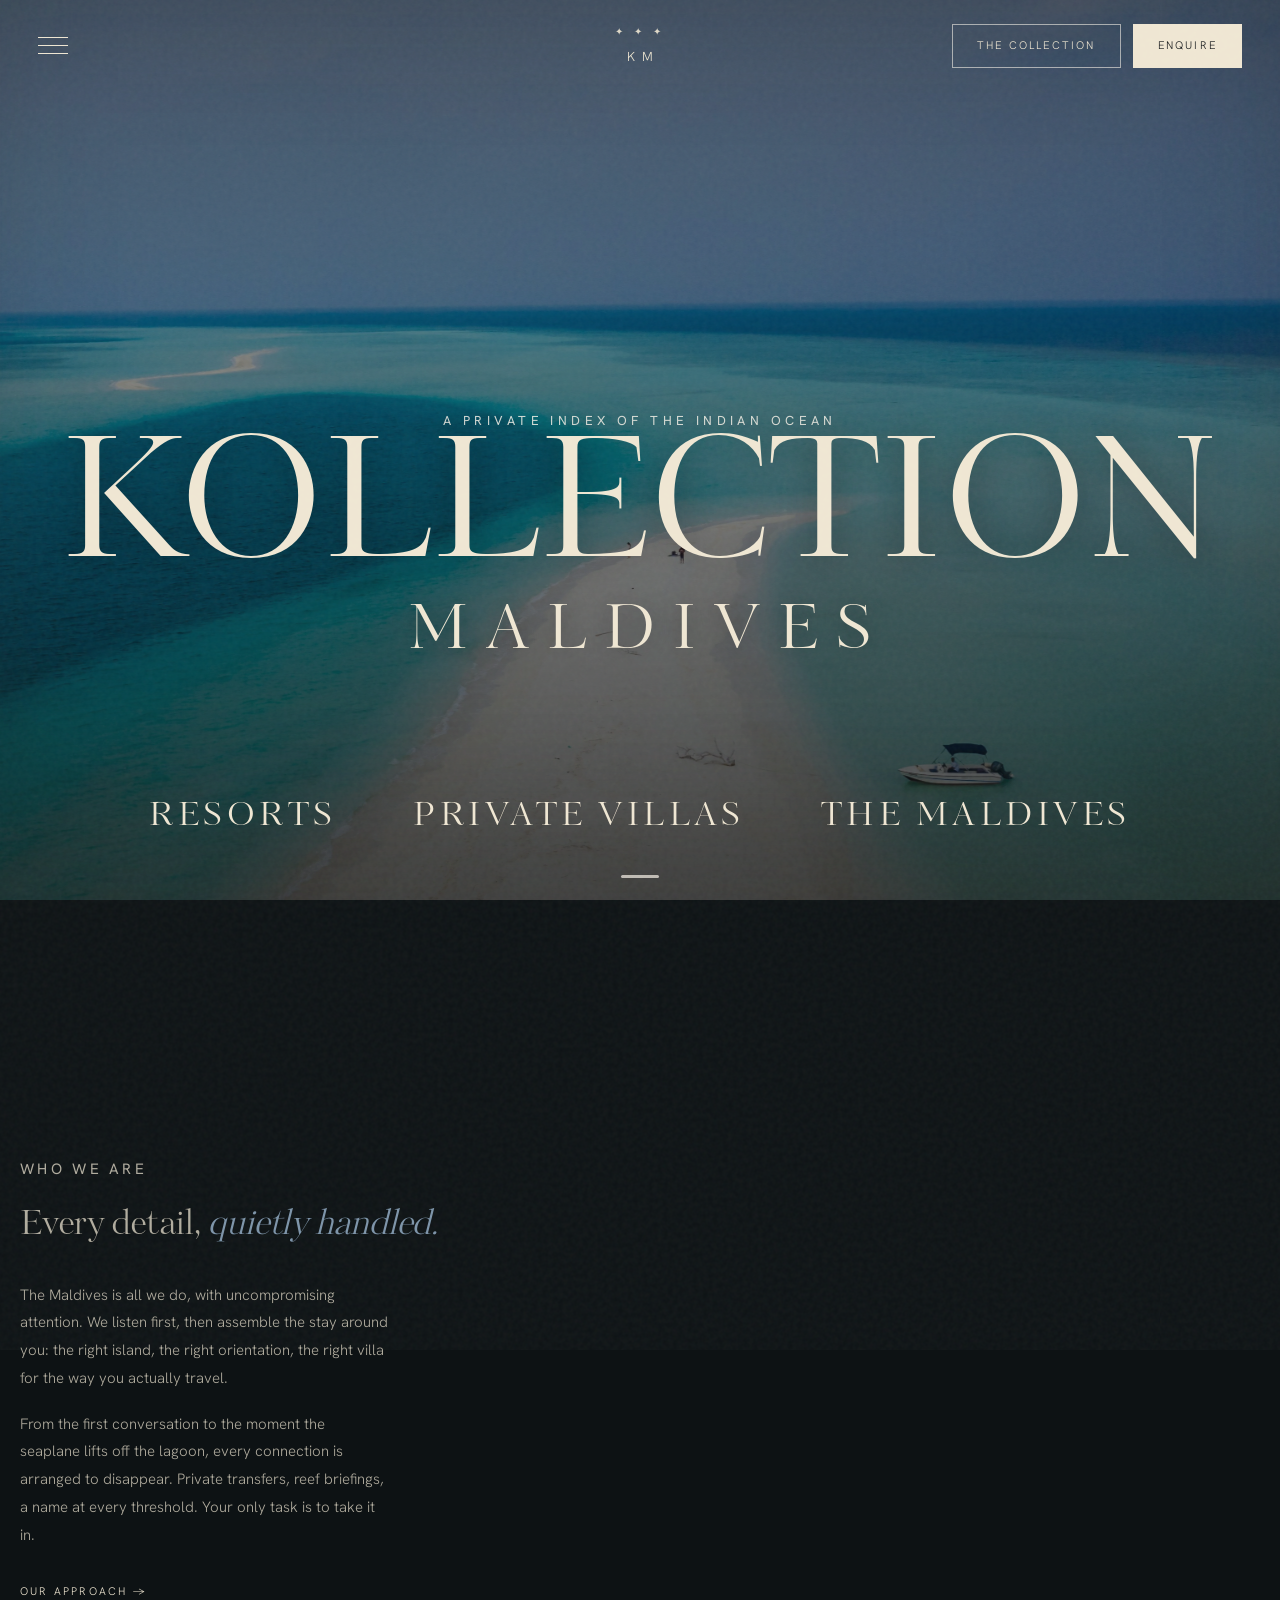
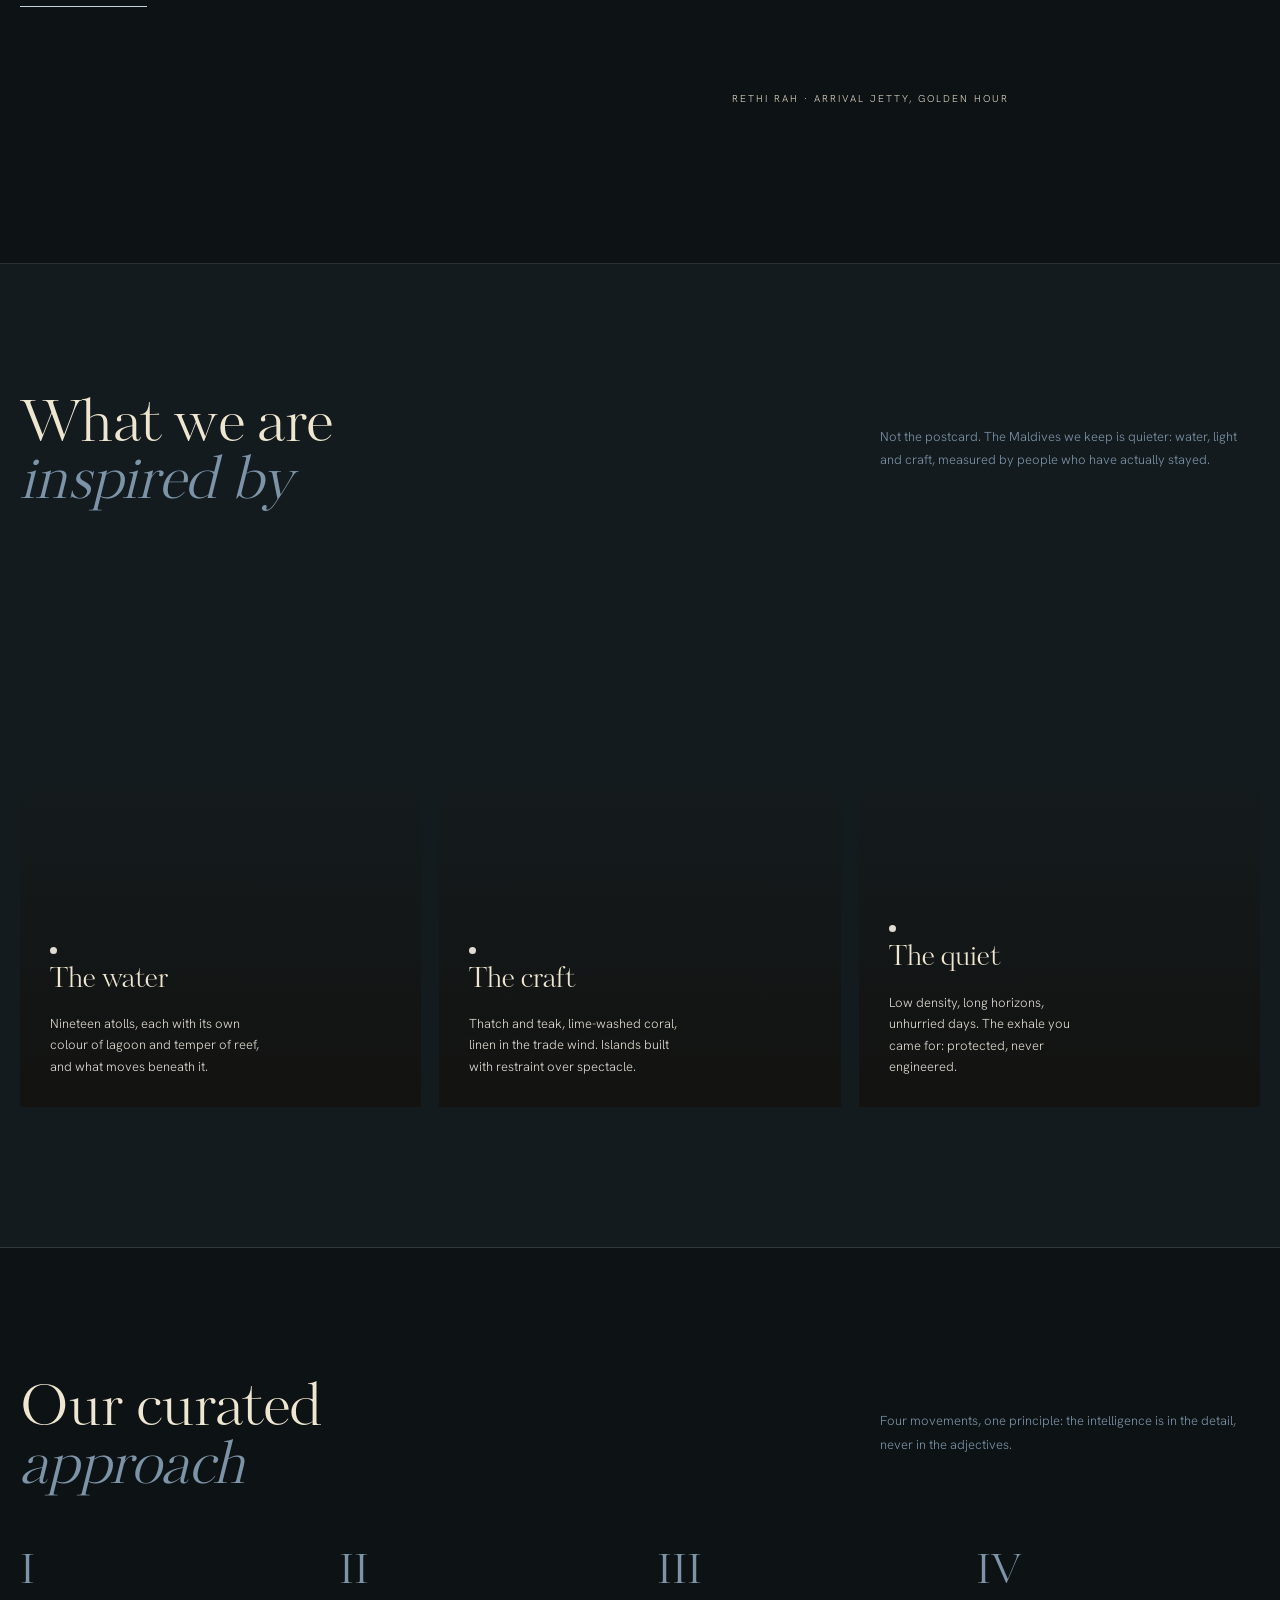
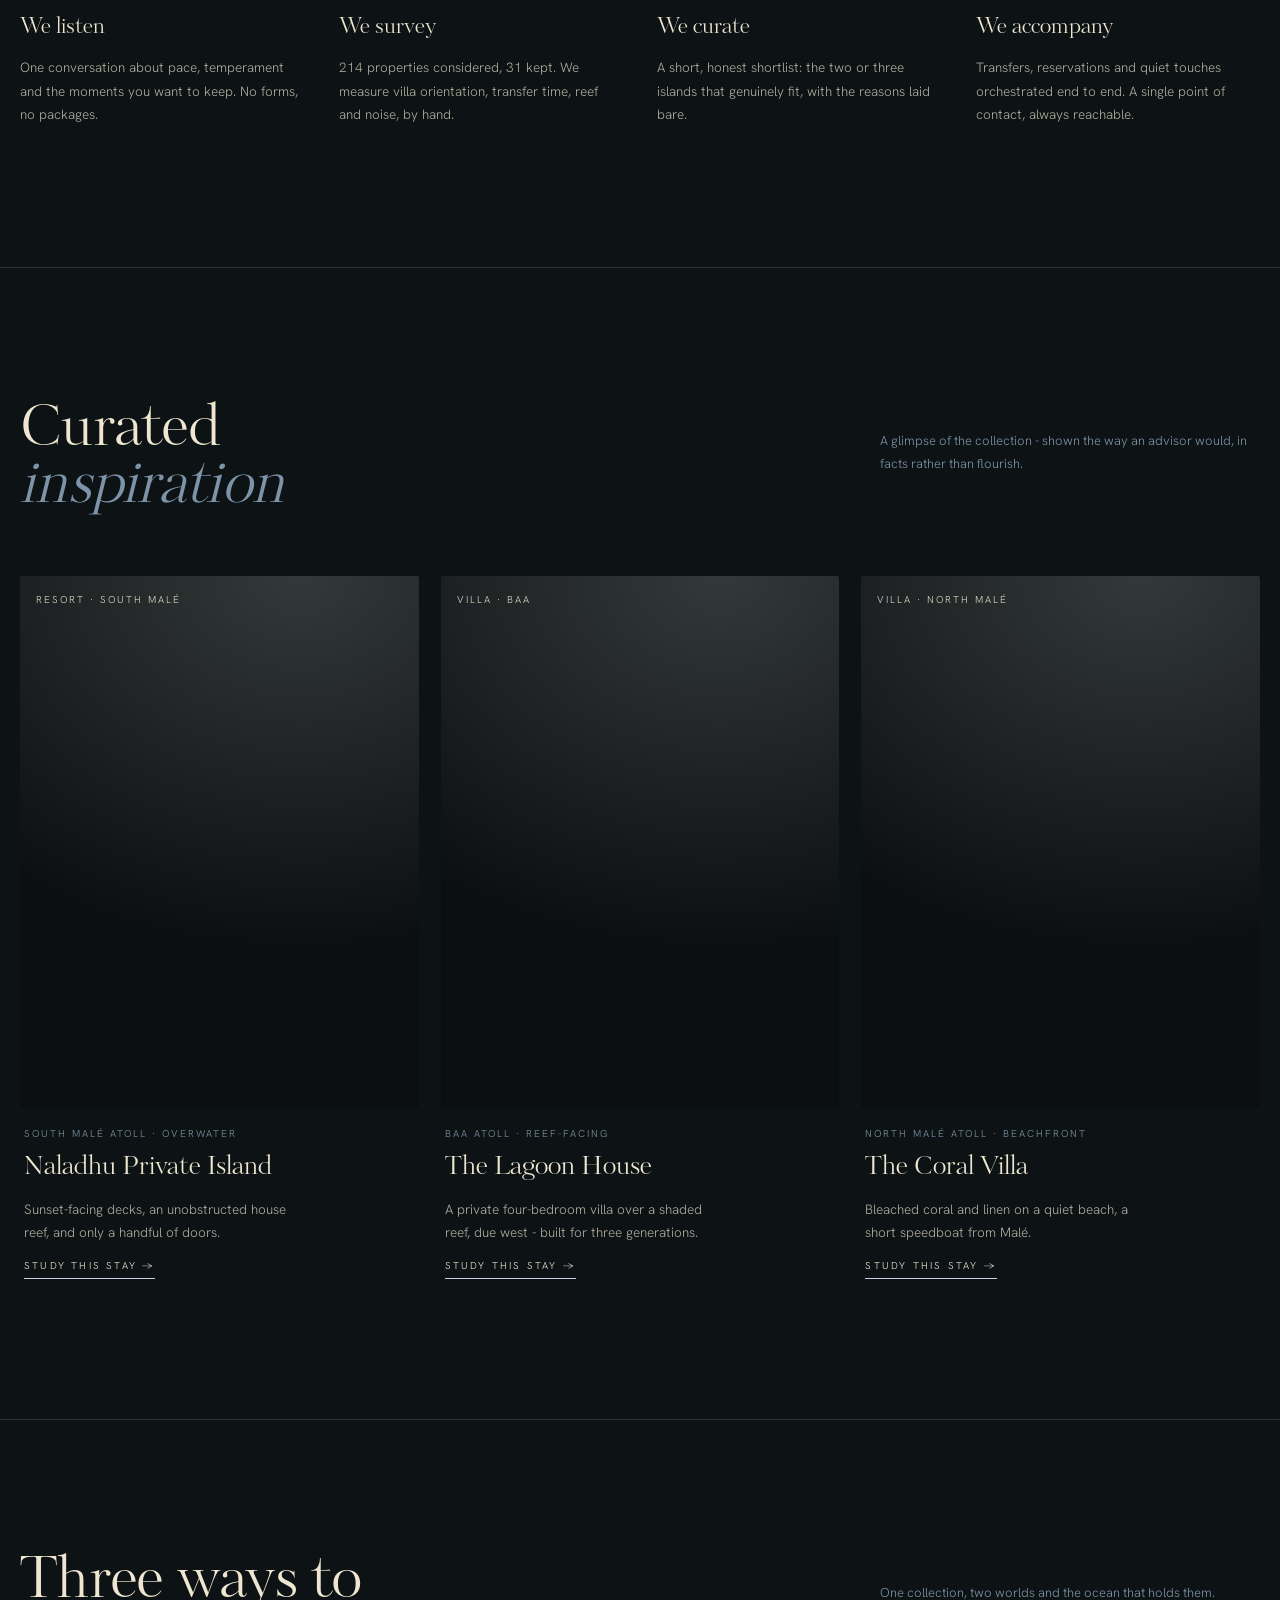
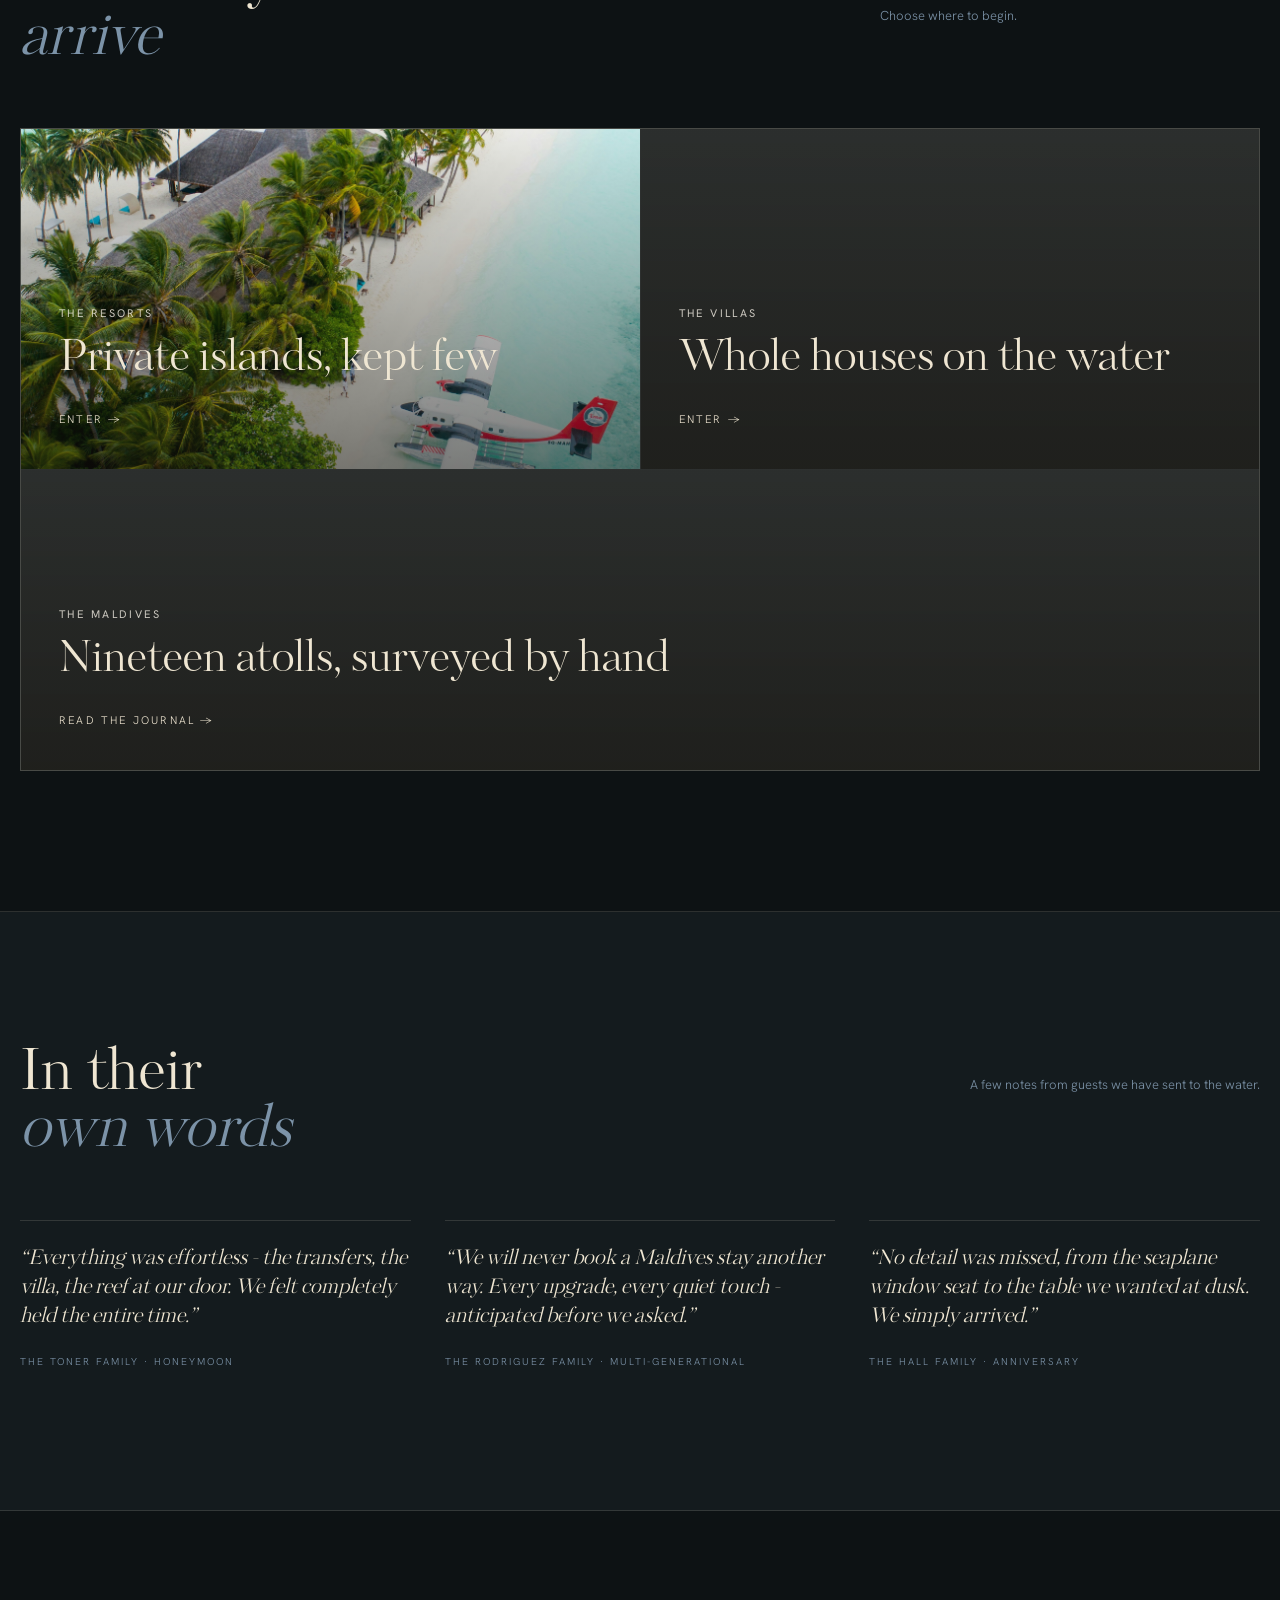
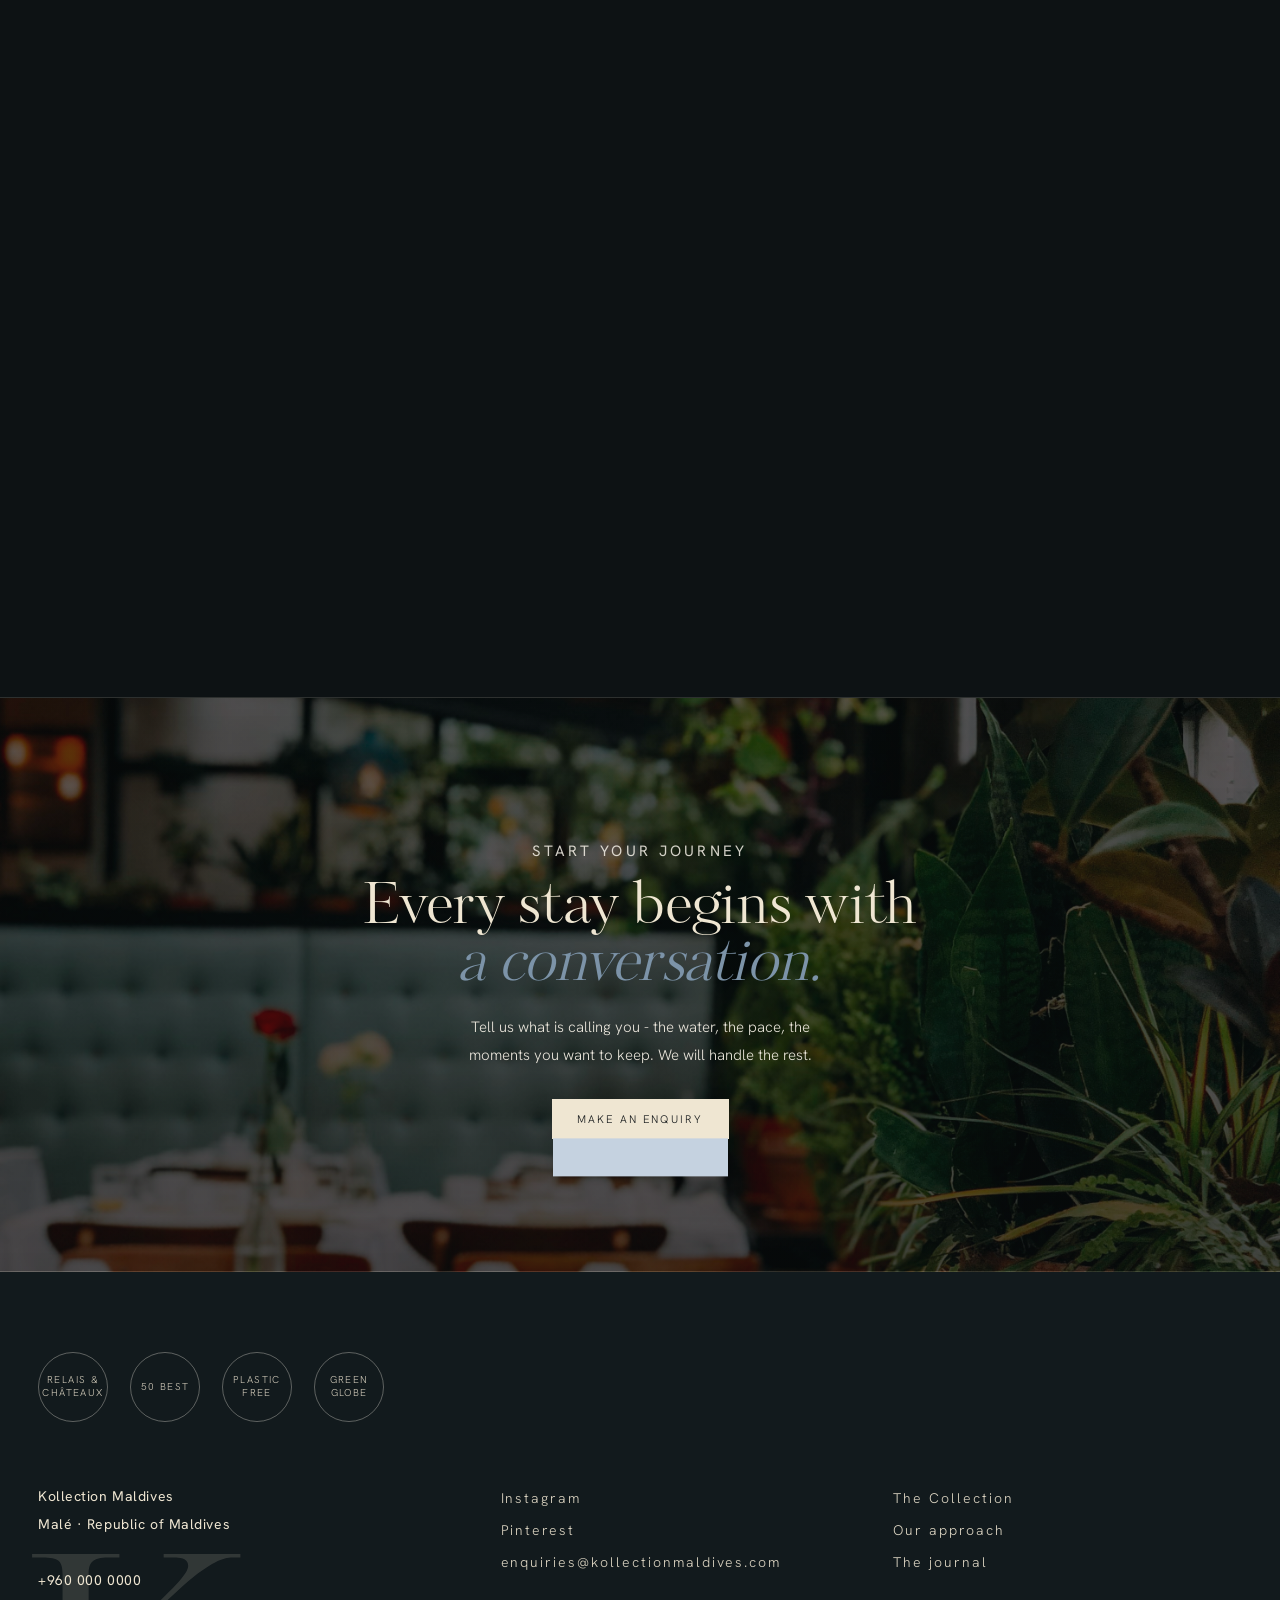
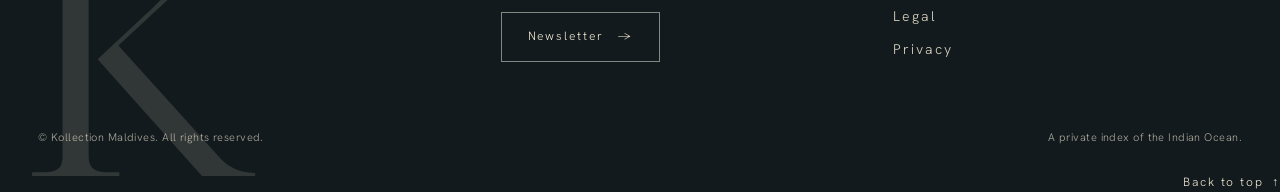
==== index.html @ 125a072c "Remove homepage.html file, eliminating all associated HTML content and styles." ====
<!DOCTYPE html>
<html lang="en">
<head>
<meta charset="UTF-8">
<meta name="viewport" content="width=device-width, initial-scale=1.0">
<title>Kollection Maldives · Dark (v4 palette)</title>

<!-- ============================================================= -->
<!-- HEADLINE FONT - Kudryashev Display (Adobe Fonts / Typekit)     -->
<!-- Paste your Adobe Fonts web-project kit link below and then    -->
<!-- set  --display: "kudryashev-display", ...  in :root.          -->
<!-- e.g.  <link rel="stylesheet" href="https://use.typekit.net/XXXXXXX.css"> -->
<!-- Until then we render a close didone look-alike (Bodoni Moda).  -->
<!-- ============================================================= -->

<link rel="preconnect" href="https://fonts.googleapis.com">
<link rel="preconnect" href="https://fonts.gstatic.com" crossorigin>
<link href="https://fonts.googleapis.com/css2?family=Hanken+Grotesk:wght@300;400;500&display=swap" rel="stylesheet">
<style>@font-face{font-family:"Kudryashev Display";src:url("[data-uri]") format("opentype");font-weight:400;font-style:normal;font-display:swap;}</style>

<style>
  :root{
    /* -- palette (carried from your mockup_1 light world) -- */
    --paper:#EFEADF;        /* page ground */
    --paper-2:#F3EDE2;      /* raised paper / cards */
    --cream:#F6F1E7;        /* type over photography */
    --ink:#2D2A24;          /* warm charcoal - never pure black */
    --sage:#C8D5BF;         /* resort world */
    --sand:#E8DEC8;         /* villa world */
    --stone:#93826B;        /* whisper / secondary type */
    --coral:#C4502E;        /* the one accent - used sparingly */
    --hairline:rgba(45,42,36,.14);

    /* footer signature flood (the Mirazur move) */
    --sig:#4F4636;
    --sig-accent:#93826B;

    /* -- type -- */
    --display:"Kudryashev Display", "Bodoni Moda", Georgia, serif;  /* swap to kudryashev-display once kit is in */
    --sans:"Hanken Grotesk", "Helvetica Neue", Helvetica, Arial, sans-serif;

    --track:0.22em;
    --ease:cubic-bezier(.22,.61,.36,1);
  }

  *{margin:0;padding:0;box-sizing:border-box}
  html{scroll-behavior:smooth}
  body{
    background:var(--paper);
    color:var(--ink);
    font-family:var(--sans);
    font-weight:300;
    -webkit-font-smoothing:antialiased;
    overflow-x:hidden;
    line-height:1.6;
  }

  .display{font-family:var(--display)}
  .wrap{max-width:1240px;margin:0 auto;padding:0 38px}
  .eyebrow{font-size:11px;letter-spacing:var(--track);text-transform:uppercase;font-weight:400;color:var(--stone)}

  /* film grain over everything */
  .grain{position:fixed;inset:-50%;width:200%;height:200%;pointer-events:none;z-index:9000;
    background-image:url("data:image/svg+xml,%3Csvg viewBox='0 0 400 400' xmlns='http://www.w3.org/2000/svg'%3E%3Cfilter id='n'%3E%3CfeTurbulence type='fractalNoise' baseFrequency='0.9' numOctaves='2' stitchTiles='stitch'/%3E%3C/filter%3E%3Crect width='100%25' height='100%25' filter='url(%23n)'/%3E%3C/svg%3E");
    opacity:.035;mix-blend-mode:multiply}

  /* ============ HERO ============ */
  .hero{position:relative;height:100vh;min-height:640px;overflow:hidden;color:var(--cream)}
  .scene{position:absolute;inset:0;
    background:
      radial-gradient(120% 80% at 50% 80%, rgba(246,241,231,.50) 0%, rgba(246,241,231,0) 46%),
      linear-gradient(to bottom,#8F9EA6 0%, #A2AEAE 26%, #BCC0B6 52%, #CFC8B7 76%, #D9D1C0 100%);}
  .scene::after{content:"";position:absolute;inset:0;opacity:.06;mix-blend-mode:multiply;
    background-image:url("data:image/svg+xml,%3Csvg xmlns='http://www.w3.org/2000/svg' width='120' height='120'%3E%3Cfilter id='n'%3E%3CfeTurbulence type='fractalNoise' baseFrequency='.8' numOctaves='2'/%3E%3C/filter%3E%3Crect width='100%25' height='100%25' filter='url(%23n)'/%3E%3C/svg%3E")}
  /* caustic water shimmer near the base */
  .caustics{position:absolute;left:0;right:0;bottom:0;height:46%;pointer-events:none;opacity:.5}
  .caustics svg{width:100%;height:100%}
  .vignette{position:absolute;inset:0;box-shadow:inset 0 -150px 180px -70px rgba(45,42,36,.30),inset 0 90px 130px -60px rgba(45,42,36,.12)}
  .frond{position:absolute;opacity:.42;color:#3c4a3f}
  .frond.tl{top:-34px;left:-26px;width:360px;transform:rotate(8deg)}
  .frond.br{bottom:-46px;right:-14px;width:320px;transform:scaleX(-1) rotate(6deg)}

  /* top bar */
  .topbar{position:absolute;top:0;left:0;right:0;z-index:6;
    display:grid;grid-template-columns:1fr auto 1fr;align-items:center;
    padding:30px 38px}
  .burger{cursor:pointer;width:30px}
  .burger span{display:block;height:1px;background:var(--cream);margin:7px 0;transition:.3s var(--ease)}
  .crest{justify-self:center;text-align:center}
  .crest .stars{font-size:10px;letter-spacing:.4em;opacity:.9}
  .crest .km{margin-top:7px;font-size:13px;letter-spacing:.55em;padding-left:.55em}

  /* the two Reverie-style hover-fill buttons */
  .actions{justify-self:end;display:flex;gap:12px}
  .btn{font-family:var(--sans);font-size:11px;letter-spacing:.20em;text-transform:uppercase;
    color:var(--cream);text-decoration:none;border:1px solid rgba(246,241,231,.6);
    padding:12px 24px;position:relative;overflow:hidden;transition:color .4s var(--ease)}
  .btn span{position:relative;z-index:2}
  .btn::before{content:"";position:absolute;inset:0;background:var(--cream);
    transform:translateY(101%);transition:transform .42s var(--ease);z-index:1}
  .btn:hover,.btn:focus-visible{color:var(--ink);outline:none}
  .btn:hover::before,.btn:focus-visible::before{transform:translateY(0)}
  .btn.solid{background:var(--coral);border-color:var(--coral)}
  .btn.solid::before{background:var(--cream)}

  .hero-copy{position:absolute;left:0;right:0;bottom:20vh;z-index:5;text-align:center;padding:0 24px;pointer-events:none}
  .hero-copy .eyebrow{color:rgba(246,241,231,.85);margin-bottom:22px}
  .wordmark{font-family:var(--display);font-weight:400;font-size:clamp(58px,15vw,232px);
    line-height:.84;letter-spacing:.005em}
  .wordmark .sub{font-family:var(--sans);font-weight:300;font-size:clamp(11px,1.3vw,15px);
    letter-spacing:.6em;padding-left:.6em;margin-top:14px}
  .hero-lede{max-width:540px;margin:26px auto 0;font-size:15px;line-height:1.8;color:rgba(246,241,231,.92)}

  .categories{position:absolute;left:0;right:0;bottom:54px;z-index:5;
    display:flex;justify-content:center;gap:clamp(26px,7vw,110px)}
  .cat{font-family:var(--display);font-weight:400;font-size:clamp(17px,2.3vw,28px);
    color:var(--cream);text-decoration:none;position:relative;padding-bottom:8px;letter-spacing:.01em}
  .cat::after{content:"";position:absolute;left:0;right:0;bottom:0;height:1px;background:currentColor;
    transform:scaleX(0);transform-origin:center;transition:transform .4s var(--ease)}
  .cat:hover::after,.cat:focus-visible::after{transform:scaleX(1)}
  .cat[data-c="resorts"]:hover{color:var(--sage)}
  .cat[data-c="villas"]:hover{color:var(--sand)}
  .cat[data-c="islands"]:hover{color:#aebfb9}

  .scrollcue{position:absolute;left:50%;bottom:22px;transform:translateX(-50%);z-index:5;
    width:38px;height:3px;border-radius:2px;background:rgba(246,241,231,.7);cursor:pointer}

  /* ============ SECTIONS ============ */
  section{position:relative;border-bottom:1px solid var(--hairline)}
  .sec-pad{padding:clamp(72px,11vw,140px) 0}
  .sec-head{display:flex;align-items:baseline;justify-content:space-between;gap:28px;flex-wrap:wrap;margin-bottom:54px}
  h2{font-family:var(--display);font-weight:400;font-size:clamp(30px,4.6vw,56px);line-height:1.02;letter-spacing:.005em;max-width:16ch}
  h2 em{font-style:italic;color:var(--stone)}
  .sec-note{font-size:13px;color:var(--stone);max-width:380px;line-height:1.8}

  /* WHO WE ARE - editorial split */
  .editorial{display:grid;grid-template-columns:1.05fr .95fr;gap:clamp(40px,7vw,96px);align-items:center}
  .editorial .lede{font-family:var(--display);font-weight:400;font-size:clamp(24px,2.6vw,34px);line-height:1.32;margin-bottom:30px}
  .editorial .lede em{font-style:italic;color:var(--stone)}
  .editorial p+p{margin-top:18px}
  .editorial p{color:#4a463d;font-size:15px;line-height:1.85;max-width:46ch}
  .editorial .more{display:inline-block;margin-top:34px;font-size:11px;letter-spacing:.2em;text-transform:uppercase;
    color:var(--ink);text-decoration:none;border-bottom:1px solid var(--coral);padding-bottom:5px;transition:color .25s}
  .editorial .more:hover{color:var(--coral)}
  .figure{position:relative;aspect-ratio:4/5;overflow:hidden;border-radius:2px;
    background:radial-gradient(120% 80% at 30% 10%,#cdd6c6 0,#aeb6a4 45%,#6f7a66 100%)}
  .figure .cap{position:absolute;left:18px;bottom:16px;font-size:10px;letter-spacing:.2em;text-transform:uppercase;color:var(--cream);opacity:.92}
  .figure .ph{position:absolute;inset:0;opacity:.12;mix-blend-mode:overlay;
    background-image:url("data:image/svg+xml,%3Csvg viewBox='0 0 200 200' xmlns='http://www.w3.org/2000/svg'%3E%3Cfilter id='t'%3E%3CfeTurbulence type='fractalNoise' baseFrequency='0.04 0.12' numOctaves='3'/%3E%3C/filter%3E%3Crect width='100%25' height='100%25' filter='url(%23t)'/%3E%3C/svg%3E")}

  /* INSPIRED BY - three quiet columns */
  .inspired{background:var(--paper-2)}
  .pillars{display:grid;grid-template-columns:repeat(3,1fr);gap:1px;background:var(--hairline);border:1px solid var(--hairline)}
  .pillar{background:var(--paper-2);padding:42px 34px}
  .pillar .n{font-family:var(--display);font-size:22px;color:var(--stone)}
  .pillar h3{font-family:var(--display);font-weight:400;font-size:24px;margin:14px 0 12px;line-height:1.15}
  .pillar p{font-size:14px;line-height:1.8;color:#4a463d}

  /* CURATED APPROACH - numbered steps */
  .steps{display:grid;grid-template-columns:repeat(4,1fr);gap:34px}
  .step .k{font-family:var(--display);font-size:40px;color:var(--stone);line-height:1}
  .step h3{font-family:var(--display);font-weight:400;font-size:21px;margin:16px 0 10px}
  .step p{font-size:13.5px;line-height:1.75;color:#4a463d}

  /* CURATED INSPIRATION - signature stays */
  .stays{display:grid;grid-template-columns:repeat(3,1fr);gap:22px}
  .stay{text-decoration:none;color:var(--ink);display:flex;flex-direction:column}
  .stay .scene-card{position:relative;aspect-ratio:3/4;overflow:hidden;border-radius:2px;transition:transform .6s var(--ease)}
  .stay:hover .scene-card{transform:scale(1.012)}
  .stay .scene-card .ph{position:absolute;inset:0;opacity:.1;mix-blend-mode:overlay;
    background-image:url("data:image/svg+xml,%3Csvg viewBox='0 0 200 200' xmlns='http://www.w3.org/2000/svg'%3E%3Cfilter id='t'%3E%3CfeTurbulence type='fractalNoise' baseFrequency='0.05 0.14' numOctaves='3'/%3E%3C/filter%3E%3Crect width='100%25' height='100%25' filter='url(%23t)'/%3E%3C/svg%3E")}
  .stay .scene-card .glow{position:absolute;inset:0;background:radial-gradient(120% 70% at 70% 0%,rgba(255,255,255,.16),rgba(0,0,0,.14))}
  .stay .scene-card .tag{position:absolute;left:16px;top:16px;z-index:2;font-size:10px;letter-spacing:.2em;text-transform:uppercase;color:var(--cream);opacity:.92}
  .s1{background:linear-gradient(180deg,#26323b,#141b21)}
  .s2{background:linear-gradient(180deg,#3a4a36,#1c2718)}
  .s3{background:linear-gradient(180deg,#5a5347,#241f18)}
  .stay .meta{padding:18px 4px 0}
  .stay .meta .atoll{font-size:10px;letter-spacing:.2em;text-transform:uppercase;color:var(--stone)}
  .stay .meta h3{font-family:var(--display);font-weight:400;font-size:25px;margin:8px 0 8px}
  .stay .meta p{font-size:13.5px;line-height:1.7;color:#4a463d;max-width:34ch}
  .stay .meta .view{display:inline-block;margin-top:14px;font-size:10px;letter-spacing:.22em;text-transform:uppercase;
    color:var(--ink);border-bottom:1px solid var(--coral);padding-bottom:4px;transition:color .25s}
  .stay:hover .meta .view{color:var(--coral)}

  /* COLLECTION - big editorial category links */
  .worlds{display:grid;grid-template-columns:1fr 1fr;gap:1px;background:var(--hairline);border:1px solid var(--hairline)}
  .world{position:relative;min-height:340px;overflow:hidden;text-decoration:none;display:flex;align-items:flex-end;padding:38px}
  .world.full{grid-column:1 / -1;min-height:300px}
  .world .bg{position:absolute;inset:0;transition:transform .8s var(--ease)}
  .world:hover .bg{transform:scale(1.04)}
  .world .scrim{position:absolute;inset:0;background:linear-gradient(to top,rgba(20,18,14,.55),rgba(20,18,14,.05))}
  .world .lab{position:relative;z-index:2;color:var(--cream)}
  .world .lab .eyebrow{color:rgba(246,241,231,.8)}
  .world .lab h3{font-family:var(--display);font-weight:400;font-size:clamp(28px,3.4vw,42px);margin-top:8px}
  .world .lab .go{font-size:11px;letter-spacing:.2em;text-transform:uppercase;margin-top:14px;display:inline-flex;gap:10px;align-items:center}
  .bg-resort{background:radial-gradient(120% 80% at 20% 10%,#3a5a55,transparent 60%),linear-gradient(160deg,#28403d,#14211f)}
  .bg-villa{background:radial-gradient(120% 80% at 80% 10%,#7a6a4e,transparent 60%),linear-gradient(160deg,#5a5347,#241f18)}
  .bg-islands{background:radial-gradient(100% 90% at 50% 0%,#8f9ea6,transparent 60%),linear-gradient(160deg,#6f7a66,#2b332b)}

  /* TESTIMONIALS */
  .voices{background:var(--paper-2)}
  .quotes{display:grid;grid-template-columns:repeat(3,1fr);gap:34px}
  .quote{border-top:1px solid var(--hairline);padding-top:26px}
  .quote p{font-family:var(--display);font-weight:400;font-style:italic;font-size:20px;line-height:1.45}
  .quote .who{margin-top:20px;font-size:10px;letter-spacing:.2em;text-transform:uppercase;color:var(--stone)}

  /* JOURNAL */
  .journal{display:grid;grid-template-columns:repeat(3,1fr);gap:26px}
  .entry{text-decoration:none;color:var(--ink)}
  .entry .scene-card{position:relative;aspect-ratio:16/11;overflow:hidden;border-radius:2px}
  .entry .scene-card .ph{position:absolute;inset:0;opacity:.1;mix-blend-mode:overlay;
    background-image:url("data:image/svg+xml,%3Csvg viewBox='0 0 200 200' xmlns='http://www.w3.org/2000/svg'%3E%3Cfilter id='t'%3E%3CfeTurbulence type='fractalNoise' baseFrequency='0.05 0.14' numOctaves='3'/%3E%3C/filter%3E%3Crect width='100%25' height='100%25' filter='url(%23t)'/%3E%3C/svg%3E")}
  .entry .kicker{margin-top:16px;font-size:10px;letter-spacing:.2em;text-transform:uppercase;color:var(--stone)}
  .entry h3{font-family:var(--display);font-weight:400;font-size:21px;margin-top:8px;line-height:1.2}

  /* FINAL CTA */
  .cta-band{text-align:center}
  .cta-band .eyebrow{margin-bottom:20px}
  .cta-band h2{margin:0 auto 14px;max-width:20ch}
  .cta-band p{max-width:48ch;margin:0 auto 36px;color:#4a463d;font-size:15px;line-height:1.85}

  /* ============ FOOTER (Mirazur flood) ============ */
  .flood{background:var(--sig);color:var(--cream);padding:80px 38px 46px;position:relative;overflow:hidden}
  .flood-in{max-width:1240px;margin:0 auto;position:relative;z-index:2}
  .flood .creds{display:flex;gap:22px;flex-wrap:wrap;opacity:.85;margin-bottom:60px}
  .flood .creds span{font-size:10px;letter-spacing:.14em;text-transform:uppercase;
    border:1px solid rgba(246,241,231,.4);border-radius:50%;width:70px;height:70px;
    display:flex;align-items:center;justify-content:center;text-align:center;line-height:1.25;padding:6px}
  .flood .grid{display:grid;grid-template-columns:1.2fr 1fr 1fr;gap:44px}
  .flood address{font-style:normal;letter-spacing:.14em;line-height:2;font-size:14px}
  .flood a.link{color:var(--cream);text-decoration:none;letter-spacing:.14em;display:block;line-height:2.3;font-size:14px;opacity:.92}
  .flood a.link:hover{opacity:1;text-decoration:underline;text-underline-offset:4px}
  .flood .news{display:inline-flex;align-items:center;gap:14px;border:1px solid rgba(246,241,231,.5);
    padding:14px 26px;margin-top:34px;letter-spacing:.16em;font-size:12px;cursor:pointer;transition:.35s var(--ease)}
  .flood .news:hover{background:var(--cream);color:var(--sig);border-color:var(--cream)}
  .flood .bigmono{font-family:var(--display);font-size:clamp(140px,24vw,340px);line-height:.7;
    position:absolute;left:18px;bottom:-44px;opacity:.14;pointer-events:none;z-index:1}
  .flood .totop{position:absolute;right:0;bottom:0;color:var(--cream);text-decoration:none;letter-spacing:.16em;font-size:12px;display:flex;align-items:center;gap:8px}
  .flood .legal{margin-top:64px;display:flex;justify-content:space-between;gap:16px;flex-wrap:wrap;font-size:11px;letter-spacing:.04em;opacity:.7}

  /* reveal on load + on scroll */
  .reveal{opacity:0;transform:translateY(22px);transition:opacity 1s var(--ease),transform 1s var(--ease)}
  .reveal.in{opacity:1;transform:none}
  .h1.reveal{transition-delay:.15s}.h2.reveal{transition-delay:.32s}.h3.reveal{transition-delay:.5s}

  @media (max-width:980px){
    .editorial{grid-template-columns:1fr;gap:40px}
    .pillars{grid-template-columns:1fr}
    .steps{grid-template-columns:1fr 1fr}
    .stays{grid-template-columns:1fr}
    .worlds{grid-template-columns:1fr}
    .quotes{grid-template-columns:1fr}
    .journal{grid-template-columns:1fr}
    .flood .grid{grid-template-columns:1fr}
    .actions .btn{padding:10px 16px;font-size:10px}
    .hero-lede{display:none}
  }
  @media (prefers-reduced-motion:reduce){
    .reveal{opacity:1;transform:none;transition:none}
    *{animation:none!important}
    html{scroll-behavior:auto}
  }
  :focus-visible{outline:2px solid var(--coral);outline-offset:3px}
  .flood :focus-visible{outline-color:var(--cream)}

  /* ===================== v2 overrides ===================== */
  .scene{
    background:linear-gradient(180deg,rgba(16,20,24,.42),rgba(16,20,24,.16) 38%,rgba(16,20,24,.54)),
      url("pictures/LandingPage_hero.jpg") center/cover no-repeat;
    animation:heroZoom 20s var(--ease) forwards;}
  .scene::after{display:none}
  .caustics,.frond{display:none!important}
  @keyframes heroZoom{from{transform:scale(1)}to{transform:scale(1.08)}}
  @media (prefers-reduced-motion:reduce){.scene{animation:none}}

  .topbar{position:fixed;z-index:50;padding:24px 38px;
    transition:background .45s var(--ease),padding .45s var(--ease),color .45s var(--ease)}
  .topbar.scrolled{background:var(--paper);border-bottom:1px solid var(--hairline);padding:13px 38px;color:var(--ink)}
  .topbar.scrolled .crest,.topbar.scrolled .crest .km{color:var(--ink)}
  .topbar.scrolled .burger span{background:var(--ink)}
  .topbar.scrolled .btn{color:var(--ink);border-color:rgba(45,42,36,.4)}
  .topbar.scrolled .btn::before{background:var(--ink)}
  .topbar.scrolled .btn:hover{color:var(--cream)}
  .topbar.scrolled .btn.solid{color:var(--cream);background:var(--coral);border-color:var(--coral)}
  .topbar.scrolled .btn.solid::before{background:var(--ink)}
  section{scroll-margin-top:84px}

  .hero-copy{bottom:21vh}
  .hero-copy .eyebrow{font-size:13px;letter-spacing:.34em}
  .wordmark{font-size:clamp(82px,19.5vw,372px);letter-spacing:.02em;line-height:.8}
  .wordmark .sub{font-size:clamp(13px,1.7vw,21px);letter-spacing:.72em;margin-top:18px}
  .categories{gap:clamp(22px,6vw,92px);bottom:58px}
  .cat{font-size:clamp(19px,2.9vw,33px);text-transform:uppercase;letter-spacing:.14em}

  .figure,.scene-card,.world .bg{background-size:cover;background-position:center;background-repeat:no-repeat}
  .figure{background-image:url("pictures/chelsea-gates-0653_wY0nRc-unsplash.jpg")}
  .figure .ph,.scene-card .ph{display:none}

  .bg-resort{background:url("pictures/shifaaz-shamoon-qtbV_8P_Ksk-unsplash.jpg") center/cover no-repeat}
  .bg-villa{background:url("pictures/mike-swigunski-k9Zeq6EH_bk-unsplash%20(1).jpg") center/cover no-repeat}
  .bg-islands{background:url("pictures/nattu-adnan-atSUvc1hMwk-unsplash.jpg") center/cover no-repeat}

  .inspgrid{display:grid;grid-template-columns:repeat(3,1fr);gap:18px}
  .insptile{position:relative;aspect-ratio:3/4;overflow:hidden;border-radius:2px;display:flex;align-items:flex-end;padding:30px;text-decoration:none}
  .insptile .img{position:absolute;inset:0;background-size:cover;background-position:center;transition:transform .9s var(--ease)}
  .insptile:hover .img{transform:scale(1.05)}
  .insptile .scrim{position:absolute;inset:0;background:linear-gradient(to top,rgba(18,16,12,.74),rgba(18,16,12,.04) 62%)}
  .insptile .lab{position:relative;z-index:2;color:var(--cream)}
  .insptile .lab .n{width:7px;height:7px;border-radius:50%;background:#F6F1E7;opacity:.9;margin-bottom:8px}
  .insptile .lab h3{font-family:var(--display);font-weight:400;font-size:27px;margin:6px 0 8px}
  .insptile .lab p{font-size:13px;line-height:1.65;color:rgba(246,241,231,.9);max-width:30ch}
  @media (max-width:980px){.inspgrid{grid-template-columns:1fr}}

  #enquire{background:linear-gradient(rgba(18,16,12,.6),rgba(18,16,12,.64)),url("pictures/Restaurant.jpg") center/cover no-repeat;color:var(--cream)}
  #enquire .eyebrow{color:rgba(246,241,231,.85)}
  #enquire h2{color:var(--cream)}
  #enquire p{color:rgba(246,241,231,.94)}
  /* hero brand lockup fix */
  .hero-copy .eyebrow{margin-bottom:36px}
  .wordmark{font-size:clamp(56px,12.5vw,224px);letter-spacing:.06em;line-height:.94;text-transform:uppercase}
  .wordmark .sub{font-size:clamp(24px,5vw,72px);letter-spacing:.3em;margin-top:14px;font-weight:400;color:var(--cream)}

  /* ===================== DARK THEME (v4 palette) ===================== */
  :root{
    --paper:#0D1214; --paper-2:#141B1E; --cream:#EFE6D2; --ink:#EFE6D2;
    --stone:#7C93A8; --coral:#C5D2E0; --hairline:rgba(239,230,210,.14);
    --sig:#121A1D; --sig-accent:#7C93A8;
  }
  body{background:var(--paper);color:var(--ink)}
  ::selection{background:#C5D2E0;color:#14181A}
  .grain{mix-blend-mode:screen;opacity:.05}
  /* darker hero scrim over the photo */
  .scene{background:linear-gradient(180deg,rgba(8,11,13,.55),rgba(8,11,13,.3) 38%,rgba(8,11,13,.66)),
    url("pictures/LandingPage_hero.jpg") center/cover no-repeat}
  /* relink hardcoded warm-grey body copy to soft champagne / steel */
  .editorial p,.step p,.stay .meta p,.cta-band p{color:rgba(239,230,210,.72)}
  .editorial .lede em,.sec-note,.stay .meta .atoll,.entry .kicker,.quote .who,.eyebrow{color:#7C93A8}
  h2 em{color:#7C93A8}
  /* accents: burnt coral -> powder / champagne */
  .more,.stay .meta .view{border-bottom-color:#C5D2E0}
  .more:hover,.stay:hover .meta .view{color:#C5D2E0}
  .btn.solid{background:#EFE6D2;border-color:#EFE6D2}
  .btn.solid span{color:#14181A}
  .btn.solid::before{background:#C5D2E0}
  /* sticky header on dark */
  .topbar.scrolled{background:rgba(13,18,20,.9);backdrop-filter:blur(14px);border-bottom:1px solid var(--hairline);color:var(--cream)}
  .topbar.scrolled .crest,.topbar.scrolled .crest .km{color:var(--cream)}
  .topbar.scrolled .burger span{background:var(--cream)}
  .topbar.scrolled .btn{color:var(--cream);border-color:rgba(239,230,210,.4)}
  .topbar.scrolled .btn::before{background:var(--cream)}
  .topbar.scrolled .btn:hover{color:var(--ink)}
  .topbar.scrolled .btn.solid{background:#EFE6D2;color:#14181A;border-color:#EFE6D2}
  .topbar.scrolled .btn.solid span{color:#14181A}
  /* CTA scrim a touch deeper */
  #enquire{background:linear-gradient(rgba(8,11,13,.66),rgba(8,11,13,.72)),url("pictures/Restaurant.jpg") center/cover no-repeat}

  /* hero v3 - MALDIVES large & wide as the brand, categories small & spread */
  .hero-copy{bottom:16vh}
  .wordmark .sub{font-size:clamp(40px,9.2vw,160px);letter-spacing:.46em;text-indent:.46em;
    margin-top:2px;line-height:.95;font-weight:400;color:var(--cream)}
  .categories{justify-content:space-between;gap:0;padding:0 7vw;bottom:46px}
  .cat{font-size:clamp(12px,1.4vw,15px);letter-spacing:.26em}
  @media (max-width:760px){
    .wordmark .sub{font-size:14vw;text-indent:.4em}
    .categories{flex-wrap:wrap;justify-content:center;gap:16px;padding:0 24px;bottom:34px}
    .cat{font-size:13px}
  }

  /* hero v4 - MALDIVES dominant; category row back to bigger & centered */
  .hero-copy{bottom:15vh}
  .wordmark .sub{font-size:clamp(64px,15.5vw,280px);letter-spacing:.05em;text-indent:0;
    margin-top:0;line-height:.9;font-weight:400;color:var(--cream)}
  .hero-lede{margin-top:30px}
  .categories{justify-content:center;gap:clamp(22px,6vw,92px);padding:0;bottom:54px}
  .cat{font-size:clamp(19px,2.9vw,33px);letter-spacing:.14em}
  @media (max-width:760px){
    .wordmark .sub{font-size:21vw;line-height:.95}
    .categories{flex-wrap:wrap;gap:18px;bottom:32px}
    .cat{font-size:18px}
  }

  /* hero v5 - MALDIVES large & full-width under KOLLECTION; categories centered & bigger */
  .hero-copy{bottom:12vh}
  .hero-copy .eyebrow{margin-bottom:26px}
  .wordmark .sub{font-size:clamp(60px,11vw,200px);letter-spacing:.3em;text-indent:.3em;
    line-height:.9;margin-top:2px;font-weight:400;color:var(--cream)}
  .hero-lede{margin-top:24px}
  .categories{justify-content:center;gap:clamp(22px,6vw,92px);padding:0;bottom:46px}
  .cat{font-size:clamp(19px,2.8vw,32px);letter-spacing:.14em}
  @media (max-width:760px){
    .wordmark .sub{font-size:16vw;letter-spacing:.18em;text-indent:.18em}
    .hero-lede{display:none}
    .categories{flex-wrap:wrap;gap:16px;bottom:30px}
    .cat{font-size:17px}
  }

  /* hero v6 - FIX: .sub is a SIBLING of .wordmark; target it correctly */
  .hero-copy{bottom:26vh}
  .hero-copy .eyebrow{margin-bottom:24px}
  .hero-copy .sub{font-family:var(--display);font-weight:400;
    font-size:clamp(60px,11vw,200px);letter-spacing:.28em;text-indent:.28em;
    line-height:.9;margin-top:6px;padding-left:0;color:var(--cream)}
  .hero-lede{margin-top:26px}
  .categories{justify-content:center;gap:clamp(22px,6vw,92px);padding:0;bottom:46px}
  .cat{font-size:clamp(19px,2.8vw,32px);letter-spacing:.14em}
  @media (max-width:760px){
    .hero-copy{bottom:30vh}
    .hero-copy .sub{font-size:16vw;letter-spacing:.16em;text-indent:.16em}
    .hero-lede{display:none}
    .categories{flex-wrap:wrap;gap:16px;bottom:28px}
    .cat{font-size:17px}
  }

  /* hero v7 - MALDIVES at half of v6 */
  .hero-copy .sub{font-size:clamp(30px,5.5vw,100px);letter-spacing:.3em;text-indent:.3em}
  @media (max-width:760px){.hero-copy .sub{font-size:8vw;letter-spacing:.18em;text-indent:.18em}}

  /* hero v8 - same KOLLECTION:MALDIVES ratio, both ~15% smaller */
  .wordmark{font-size:clamp(48px,10.6vw,190px)}
  .hero-copy .sub{font-size:clamp(26px,4.7vw,85px);letter-spacing:.3em;text-indent:.3em}
  @media (max-width:760px){.wordmark{font-size:13.5vw}.hero-copy .sub{font-size:6.9vw;letter-spacing:.18em;text-indent:.18em}}

  /* hero v9 - KOLLECTION near full-bleed; MALDIVES unchanged; contrast lift */
  .hero-copy{padding:0 14px}
  .wordmark{font-size:clamp(64px,14.8vw,320px);letter-spacing:0;line-height:.9;
    text-shadow:0 1px 34px rgba(8,11,13,.34)}
  .hero-copy .sub{font-size:clamp(26px,4.7vw,85px);letter-spacing:.3em;text-indent:.3em;
    text-shadow:0 1px 24px rgba(8,11,13,.34)}
  @media (max-width:760px){.wordmark{font-size:17vw}.hero-copy .sub{font-size:6.9vw;letter-spacing:.18em;text-indent:.18em}}

  /* hero v10 - fix KOLLECTION overflow (N cut off) + darken hero photo */
  .hero-copy{padding:0 24px}
  .wordmark{font-size:clamp(58px,13vw,290px)}
  .scene{background:linear-gradient(180deg,rgba(6,9,11,.62),rgba(6,9,11,.42) 38%,rgba(6,9,11,.74)),
    url("pictures/LandingPage_hero.jpg") center/cover no-repeat}
  @media (max-width:760px){.wordmark{font-size:15.5vw}}

  /* hero v11 - lower the lockup block to harmonize with photo */
  .hero-copy{bottom:20vh}
  @media (max-width:760px){.hero-copy{bottom:24vh}}

  /* hero v12 - remove the lede sentence from the hero */
  .hero-lede{display:none!important}

  /* hero v13 - lift lockup a touch for breathing room above categories */
  .hero-copy{bottom:26vh}
  @media (max-width:760px){.hero-copy{bottom:30vh}}
</style>
</head>
<body>
<div class="grain" aria-hidden="true"></div>

<!-- ============ HERO ============ -->
<header class="hero" id="top">
  <div class="scene"></div>
  <div class="caustics" aria-hidden="true">
    <svg preserveAspectRatio="none">
      <filter id="caustic">
        <feTurbulence type="turbulence" baseFrequency="0.011 0.026" numOctaves="2" seed="3">
          <animate attributeName="baseFrequency" dur="26s" values="0.011 0.026; 0.013 0.031; 0.011 0.026" repeatCount="indefinite"/>
        </feTurbulence>
        <feColorMatrix type="matrix" values="0 0 0 0 0.96  0 0 0 0 0.94  0 0 0 0 0.88  0 0 0 0.08 0"/>
      </filter>
      <rect width="100%" height="100%" filter="url(#caustic)"/>
    </svg>
  </div>
  <svg class="frond tl" viewBox="0 0 200 200" aria-hidden="true"><g fill="currentColor">
    <path d="M10 5 C60 30 95 75 110 150 C95 80 55 35 10 5Z"/>
    <path d="M10 5 C70 15 120 45 165 110 C115 55 65 22 10 5Z" opacity=".7"/>
    <path d="M10 5 C45 55 70 110 80 185 C60 105 35 50 10 5Z" opacity=".55"/>
  </g></svg>
  <svg class="frond br" viewBox="0 0 200 200" aria-hidden="true"><g fill="currentColor">
    <path d="M10 5 C60 30 95 75 110 150 C95 80 55 35 10 5Z"/>
    <path d="M10 5 C70 15 120 45 165 110 C115 55 65 22 10 5Z" opacity=".7"/>
  </g></svg>
  <div class="vignette"></div>

  <nav class="topbar">
    <div class="burger" role="button" tabindex="0" aria-label="Open menu"><span></span><span></span><span></span></div>
    <div class="crest reveal h1">
      <div class="stars">✦ ✦ ✦</div>
      <div class="km">KM</div>
    </div>
    <div class="actions reveal h1">
      <a class="btn" href="#collection"><span>The Collection</span></a>
      <a class="btn solid" href="#enquire"><span>Enquire</span></a>
    </div>
  </nav>

  <div class="hero-copy">
    <p class="eyebrow reveal h1">A private index of the Indian Ocean</p>
    <div class="wordmark reveal h2">KOLLECTION</div>
    <div class="sub reveal h2">MALDIVES</div>
    <p class="hero-lede reveal h3">A quietly edited collection of the Maldives' finest resorts and private villas, chosen, surveyed and accompanied by hand.</p>
  </div>

  <nav class="categories reveal h3">
    <a class="cat" data-c="resorts" href="#collection">Resorts</a>
    <a class="cat" data-c="villas"  href="#collection">Private villas</a>
    <a class="cat" data-c="islands" href="#collection">The Maldives</a>
  </nav>

  <div class="scrollcue" role="button" tabindex="0" aria-label="Scroll down" onclick="document.getElementById('who').scrollIntoView()"></div>
</header>

<!-- ============ WHO WE ARE ============ -->
<section id="who">
  <div class="wrap sec-pad">
    <div class="editorial">
      <div>
        <p class="eyebrow reveal" style="margin-bottom:24px">Who we are</p>
        <p class="lede display reveal">Every detail, <em>quietly handled.</em></p>
        <p class="reveal">The Maldives is all we do, with uncompromising attention. We listen first, then assemble the stay around you: the right island, the right orientation, the right villa for the way you actually travel.</p>
        <p class="reveal">From the first conversation to the moment the seaplane lifts off the lagoon, every connection is arranged to disappear. Private transfers, reef briefings, a name at every threshold. Your only task is to take it in.</p>
        <a class="more reveal" href="#approach">Our approach &rarr;</a>
      </div>
      <div class="figure reveal" aria-hidden="true">
        <div class="ph"></div>
        <span class="cap">Rethi Rah · arrival jetty, golden hour</span>
      </div>
    </div>
  </div>
</section>

<!-- ============ WHAT WE'RE INSPIRED BY ============ -->
<section class="inspired">
  <div class="wrap sec-pad">
    <div class="sec-head">
      <h2 class="reveal">What we are<br><em>inspired by</em></h2>
      <p class="sec-note reveal">Not the postcard. The Maldives we keep is quieter: water, light and craft, measured by people who have actually stayed.</p>
    </div>
    <div class="inspgrid">
      <a class="insptile reveal" href="#collection"><div class="img" style="background-image:url('pictures/rayyu-maldives-cDsfRDTqg_8-unsplash.jpg')"></div><div class="scrim"></div>
        <div class="lab"><div class="n"></div><h3>The water</h3><p>Nineteen atolls, each with its own colour of lagoon and temper of reef, and what moves beneath it.</p></div></a>
      <a class="insptile reveal" href="#collection"><div class="img" style="background-image:url('pictures/matheen-faiz-OcrTk7qXcdM-unsplash.jpg')"></div><div class="scrim"></div>
        <div class="lab"><div class="n"></div><h3>The craft</h3><p>Thatch and teak, lime-washed coral, linen in the trade wind. Islands built with restraint over spectacle.</p></div></a>
      <a class="insptile reveal" href="#collection"><div class="img" style="background-image:url('pictures/Yoga.jpg')"></div><div class="scrim"></div>
        <div class="lab"><div class="n"></div><h3>The quiet</h3><p>Low density, long horizons, unhurried days. The exhale you came for: protected, never engineered.</p></div></a>
    </div>
  </div>
</section>

<!-- ============ OUR CURATED APPROACH ============ -->
<section id="approach">
  <div class="wrap sec-pad">
    <div class="sec-head">
      <h2 class="reveal">Our curated<br><em>approach</em></h2>
      <p class="sec-note reveal">Four movements, one principle: the intelligence is in the detail, never in the adjectives.</p>
    </div>
    <div class="steps">
      <div class="step reveal"><div class="k display">I</div><h3 class="display">We listen</h3><p>One conversation about pace, temperament and the moments you want to keep. No forms, no packages.</p></div>
      <div class="step reveal"><div class="k display">II</div><h3 class="display">We survey</h3><p>214 properties considered, 31 kept. We measure villa orientation, transfer time, reef and noise, by hand.</p></div>
      <div class="step reveal"><div class="k display">III</div><h3 class="display">We curate</h3><p>A short, honest shortlist: the two or three islands that genuinely fit, with the reasons laid bare.</p></div>
      <div class="step reveal"><div class="k display">IV</div><h3 class="display">We accompany</h3><p>Transfers, reservations and quiet touches orchestrated end to end. A single point of contact, always reachable.</p></div>
    </div>
  </div>
</section>

<!-- ============ CURATED INSPIRATION ============ -->
<section id="collection">
  <div class="wrap sec-pad">
    <div class="sec-head">
      <h2 class="reveal">Curated<br><em>inspiration</em></h2>
      <p class="sec-note reveal">A glimpse of the collection - shown the way an advisor would, in facts rather than flourish.</p>
    </div>
    <div class="stays">
      <a class="stay reveal" href="#enquire">
        <div style="background-image:url('pictures/pedro-bariak-lVRolxDY5q0-unsplash.jpg')" class="scene-card s1"><span class="tag">Resort · South Malé</span><span class="glow"></span><span class="ph"></span></div>
        <div class="meta"><div class="atoll">South Malé Atoll · Overwater</div><h3 class="display">Naladhu Private Island</h3><p>Sunset-facing decks, an unobstructed house reef, and only a handful of doors.</p><span class="view">Study this stay &rarr;</span></div>
      </a>
      <a class="stay reveal" href="#enquire">
        <div style="background-image:url('pictures/mike-swigunski-k9Zeq6EH_bk-unsplash.jpg')" class="scene-card s2"><span class="tag">Villa · Baa</span><span class="glow"></span><span class="ph"></span></div>
        <div class="meta"><div class="atoll">Baa Atoll · Reef-facing</div><h3 class="display">The Lagoon House</h3><p>A private four-bedroom villa over a shaded reef, due west - built for three generations.</p><span class="view">Study this stay &rarr;</span></div>
      </a>
      <a class="stay reveal" href="#enquire">
        <div style="background-image:url('pictures/moosa-haleem-758Km8MAcyI-unsplash.jpg')" class="scene-card s3"><span class="tag">Villa · North Malé</span><span class="glow"></span><span class="ph"></span></div>
        <div class="meta"><div class="atoll">North Malé Atoll · Beachfront</div><h3 class="display">The Coral Villa</h3><p>Bleached coral and linen on a quiet beach, a short speedboat from Malé.</p><span class="view">Study this stay &rarr;</span></div>
      </a>
    </div>
  </div>
</section>

<!-- ============ THE COLLECTION - worlds ============ -->
<section>
  <div class="wrap sec-pad">
    <div class="sec-head">
      <h2 class="reveal">Three ways to<br><em>arrive</em></h2>
      <p class="sec-note reveal">One collection, two worlds and the ocean that holds them. Choose where to begin.</p>
    </div>
    <div class="worlds">
      <a class="world reveal" href="#enquire"><div class="bg bg-resort"></div><div class="scrim"></div>
        <div class="lab"><p class="eyebrow">The resorts</p><h3 class="display">Private islands, kept few</h3><span class="go">Enter &rarr;</span></div></a>
      <a class="world reveal" href="#enquire"><div class="bg bg-villa"></div><div class="scrim"></div>
        <div class="lab"><p class="eyebrow">The villas</p><h3 class="display">Whole houses on the water</h3><span class="go">Enter &rarr;</span></div></a>
      <a class="world full reveal" href="#enquire"><div class="bg bg-islands"></div><div class="scrim"></div>
        <div class="lab"><p class="eyebrow">The Maldives</p><h3 class="display">Nineteen atolls, surveyed by hand</h3><span class="go">Read the journal &rarr;</span></div></a>
    </div>
  </div>
</section>

<!-- ============ TESTIMONIALS ============ -->
<section class="voices">
  <div class="wrap sec-pad">
    <div class="sec-head">
      <h2 class="reveal">In their<br><em>own words</em></h2>
      <p class="sec-note reveal">A few notes from guests we have sent to the water.</p>
    </div>
    <div class="quotes">
      <div class="quote reveal"><p class="display">“Everything was effortless - the transfers, the villa, the reef at our door. We felt completely held the entire time.”</p><div class="who">The Toner Family · honeymoon</div></div>
      <div class="quote reveal"><p class="display">“We will never book a Maldives stay another way. Every upgrade, every quiet touch - anticipated before we asked.”</p><div class="who">The Rodriguez Family · multi-generational</div></div>
      <div class="quote reveal"><p class="display">“No detail was missed, from the seaplane window seat to the table we wanted at dusk. We simply arrived.”</p><div class="who">The Hall Family · anniversary</div></div>
    </div>
  </div>
</section>

<!-- ============ JOURNAL ============ -->
<section>
  <div class="wrap sec-pad">
    <div class="sec-head">
      <h2 class="reveal">From the<br><em>journal</em></h2>
      <p class="sec-note reveal">Years of staying, distilled into what actually makes a Maldives stay extraordinary.</p>
    </div>
    <div class="journal">
      <a class="entry reveal" href="#"><div class="scene-card" style="background-image:url('pictures/Hero_sunset.jpg')"></div><div class="kicker">The fundamentals</div><h3 class="display">When to go, and why the month matters</h3></a>
      <a class="entry reveal" href="#"><div class="scene-card" style="background-image:url('pictures/Plate.jpg')"></div><div class="kicker">Choosing a villa</div><h3 class="display">Overwater or beach, honestly compared</h3></a>
      <a class="entry reveal" href="#"><div class="scene-card" style="background-image:url('pictures/Massage1.jpg')"></div><div class="kicker">Experience design</div><h3 class="display">The Maldives with children, done quietly</h3></a>
    </div>
  </div>
</section>

<!-- ============ FINAL CTA ============ -->
<section id="enquire">
  <div class="wrap sec-pad cta-band">
    <p class="eyebrow reveal">Start your journey</p>
    <h2 class="reveal">Every stay begins with<br><em>a conversation.</em></h2>
    <p class="reveal">Tell us what is calling you - the water, the pace, the moments you want to keep. We will handle the rest.</p>
    <a class="btn solid reveal" href="#enquire" style="color:var(--cream)"><span>Make an enquiry</span></a>
  </div>
</section>

<!-- ============ FOOTER (Mirazur flood) ============ -->
<footer class="flood">
  <div class="flood-in">
    <div class="creds">
      <span>Relais &amp; Châteaux</span><span>50 Best</span><span>Plastic Free</span><span>Green Globe</span>
    </div>
    <div class="grid">
      <address class="eyebrow" style="color:var(--cream);font-size:14px;text-transform:none;letter-spacing:.04em">
        Kollection Maldives<br>Malé · Republic of Maldives<br><br>+960 000 0000
      </address>
      <div>
        <a class="link" href="#">Instagram</a>
        <a class="link" href="#">Pinterest</a>
        <a class="link" href="#">enquiries@kollectionmaldives.com</a>
        <div class="news" role="button" tabindex="0">Newsletter <span>&rarr;</span></div>
      </div>
      <div>
        <a class="link" href="#collection">The Collection</a>
        <a class="link" href="#approach">Our approach</a>
        <a class="link" href="#">The journal</a>
        <a class="link" href="#" style="margin-top:22px">Legal</a>
        <a class="link" href="#">Privacy</a>
      </div>
    </div>
    <div class="legal">
      <span>© Kollection Maldives. All rights reserved.</span>
      <span>A private index of the Indian Ocean.</span>
    </div>
  </div>
  <div class="bigmono display">K</div>
  <a class="totop" href="#top" onclick="scrollTo({top:0,behavior:'smooth'});return false">Back to top <span>&uarr;</span></a>
</footer>

<script>
  // load reveal
  requestAnimationFrame(()=>document.querySelectorAll('.hero .reveal').forEach(el=>el.classList.add('in')));
  // scroll reveal
  const io=new IntersectionObserver((es)=>{es.forEach(e=>{if(e.isIntersecting){e.target.classList.add('in');io.unobserve(e.target)}})},{threshold:.16});
  document.querySelectorAll('section .reveal').forEach(el=>io.observe(el));
  const tb=document.querySelector('.topbar');const onS=()=>tb.classList.toggle('scrolled',window.scrollY>40);onS();window.addEventListener('scroll',onS,{passive:true});
</script>
</body>
</html>
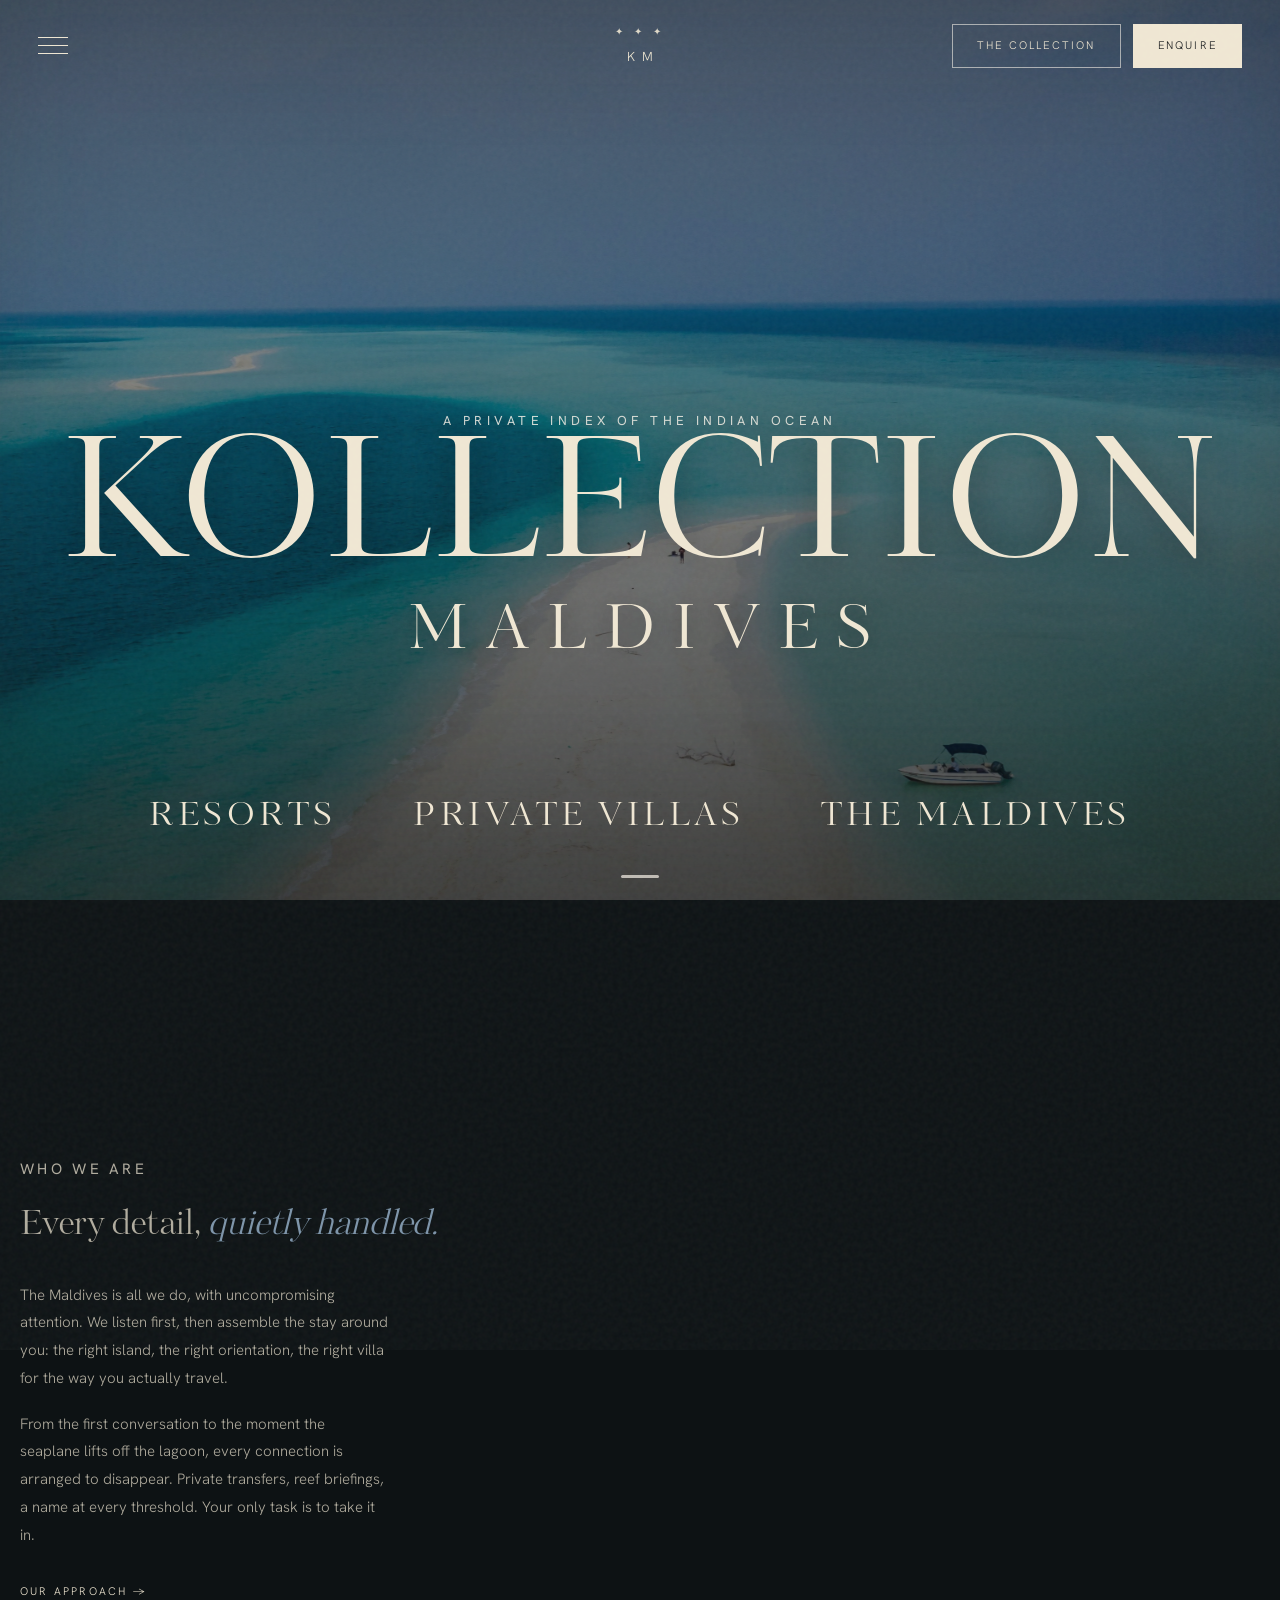
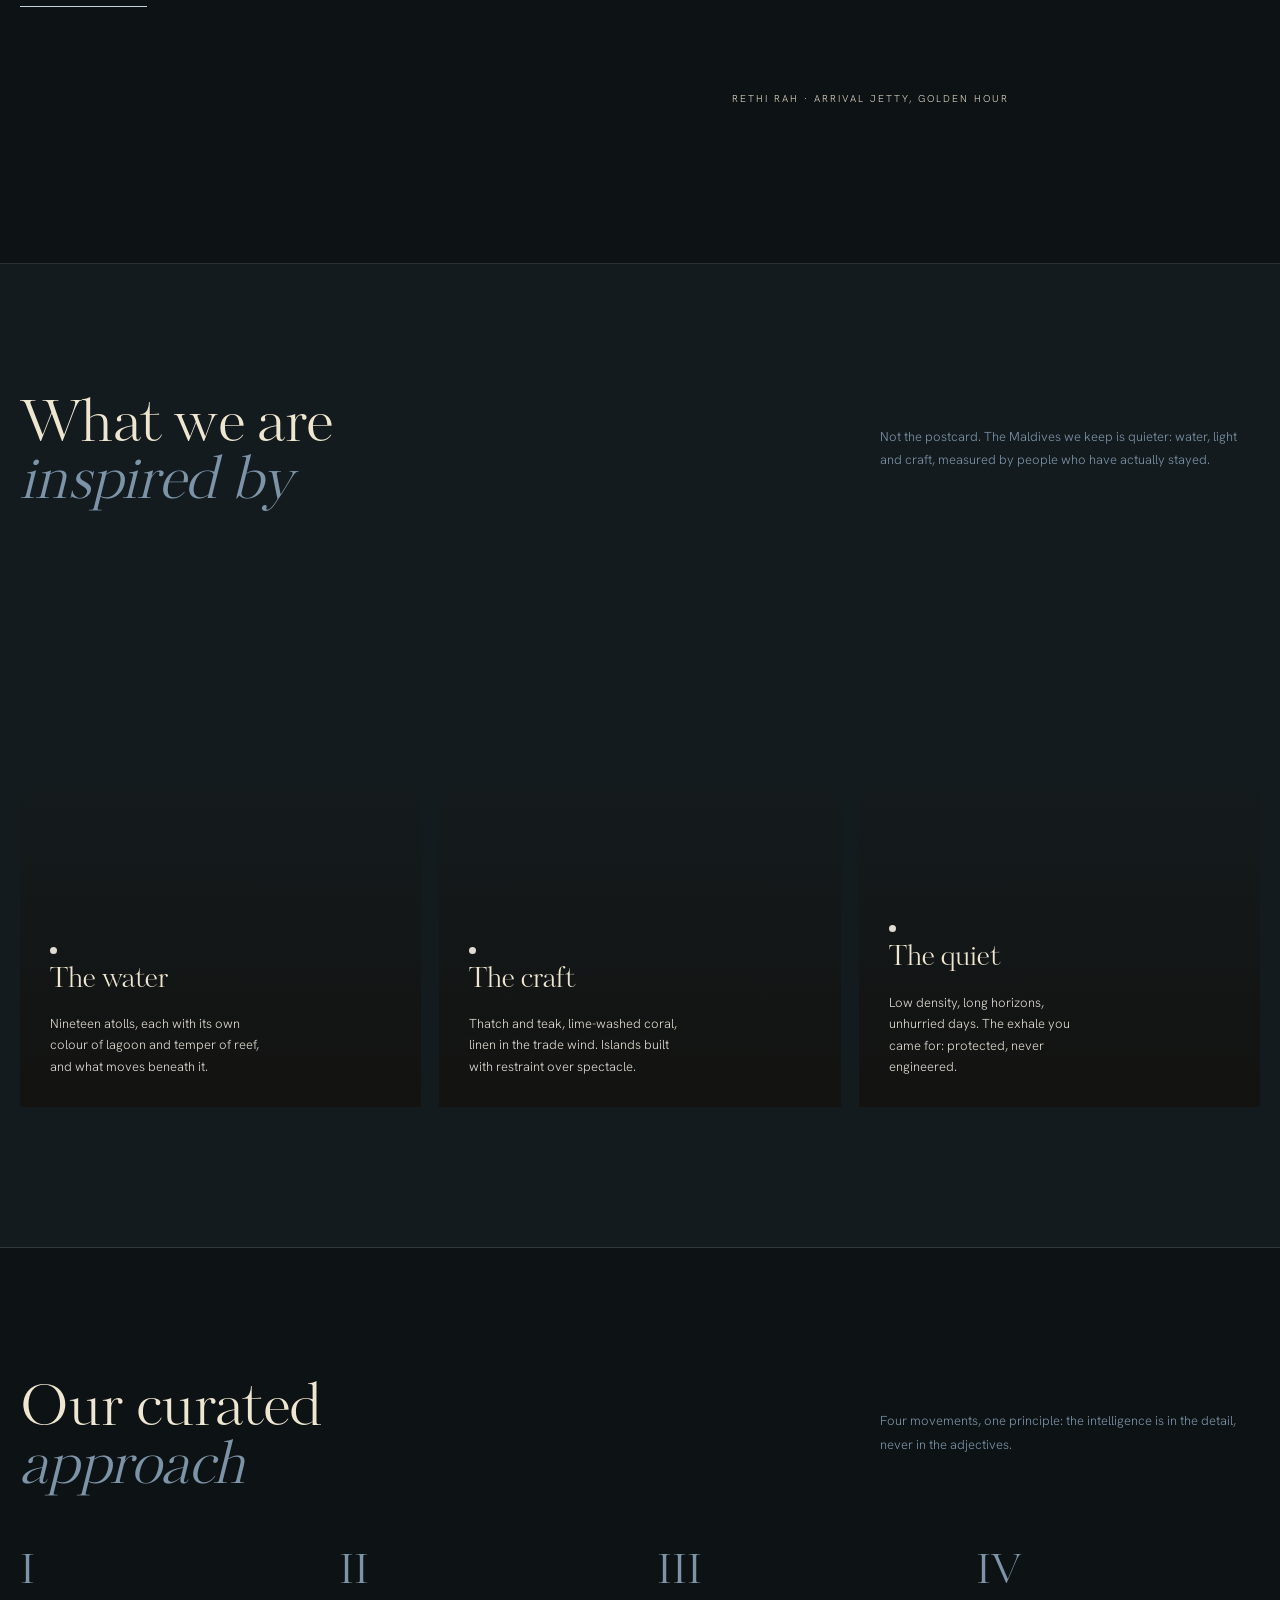
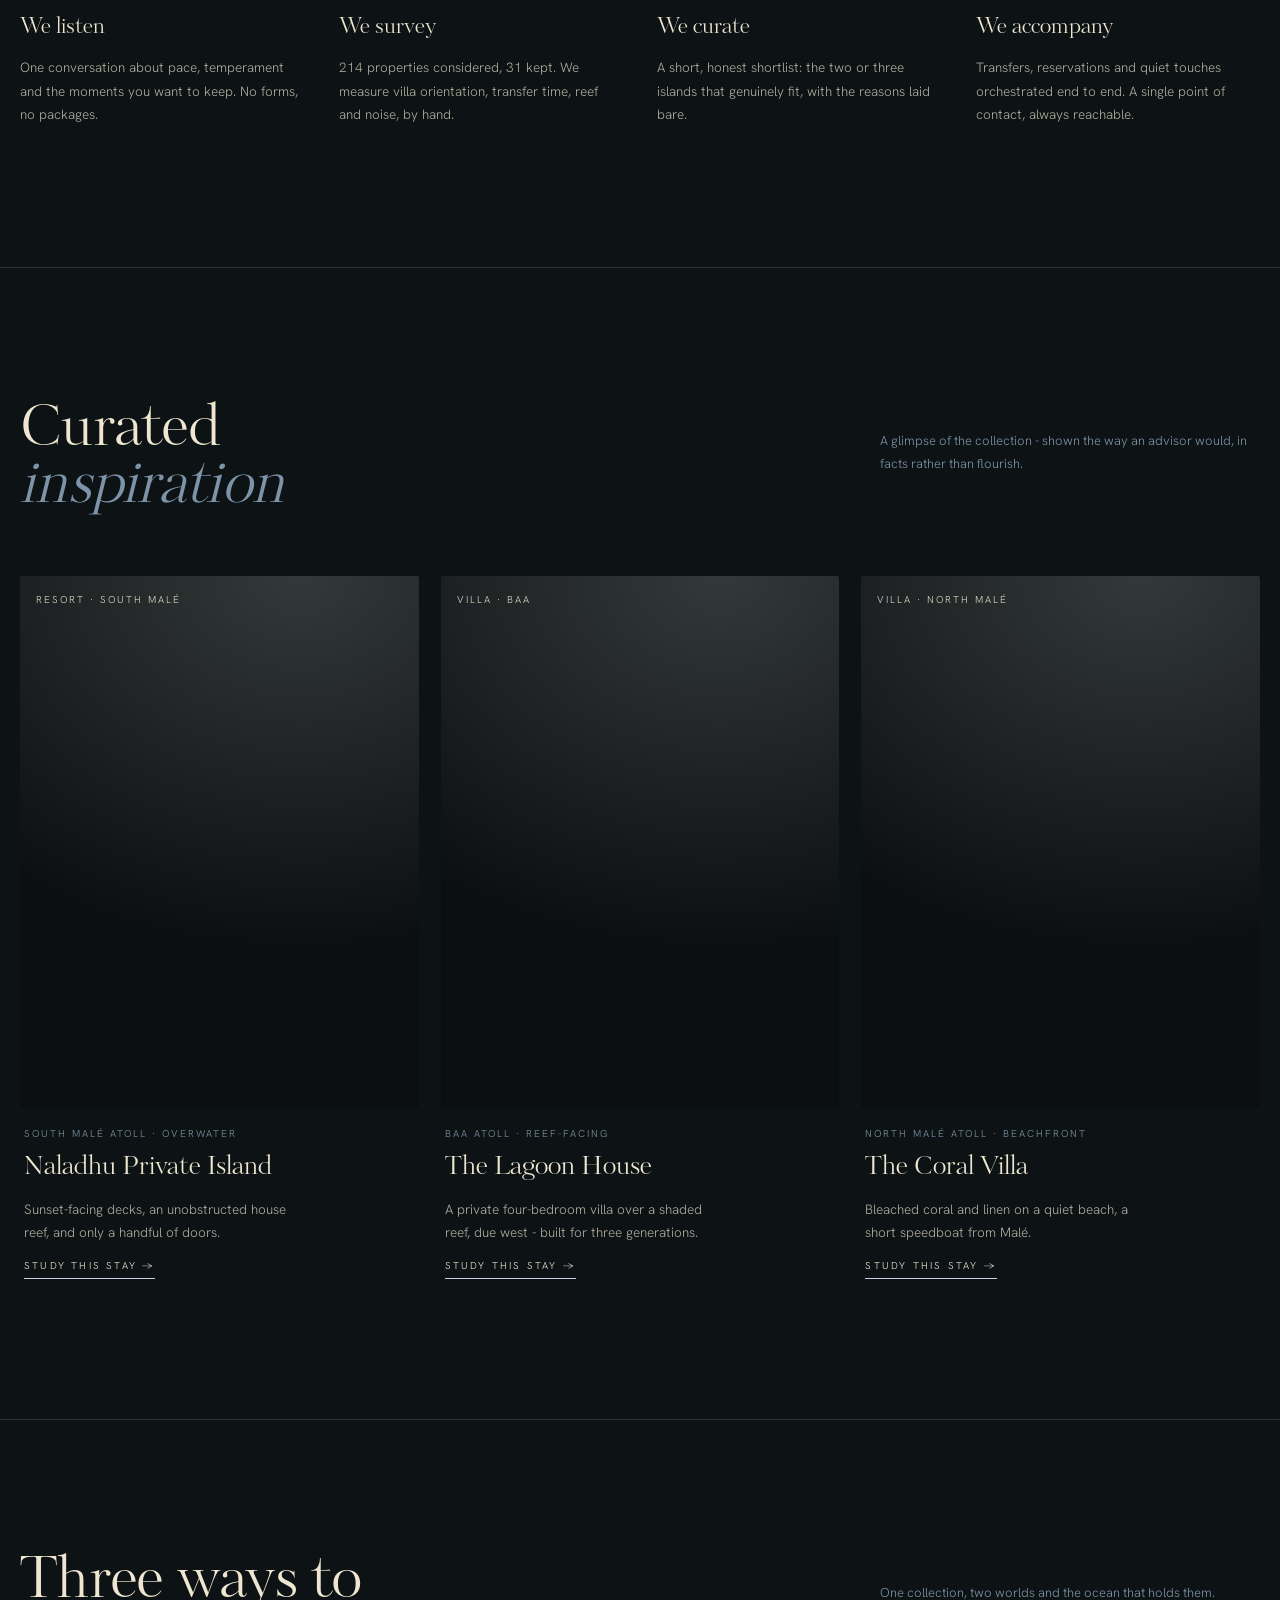
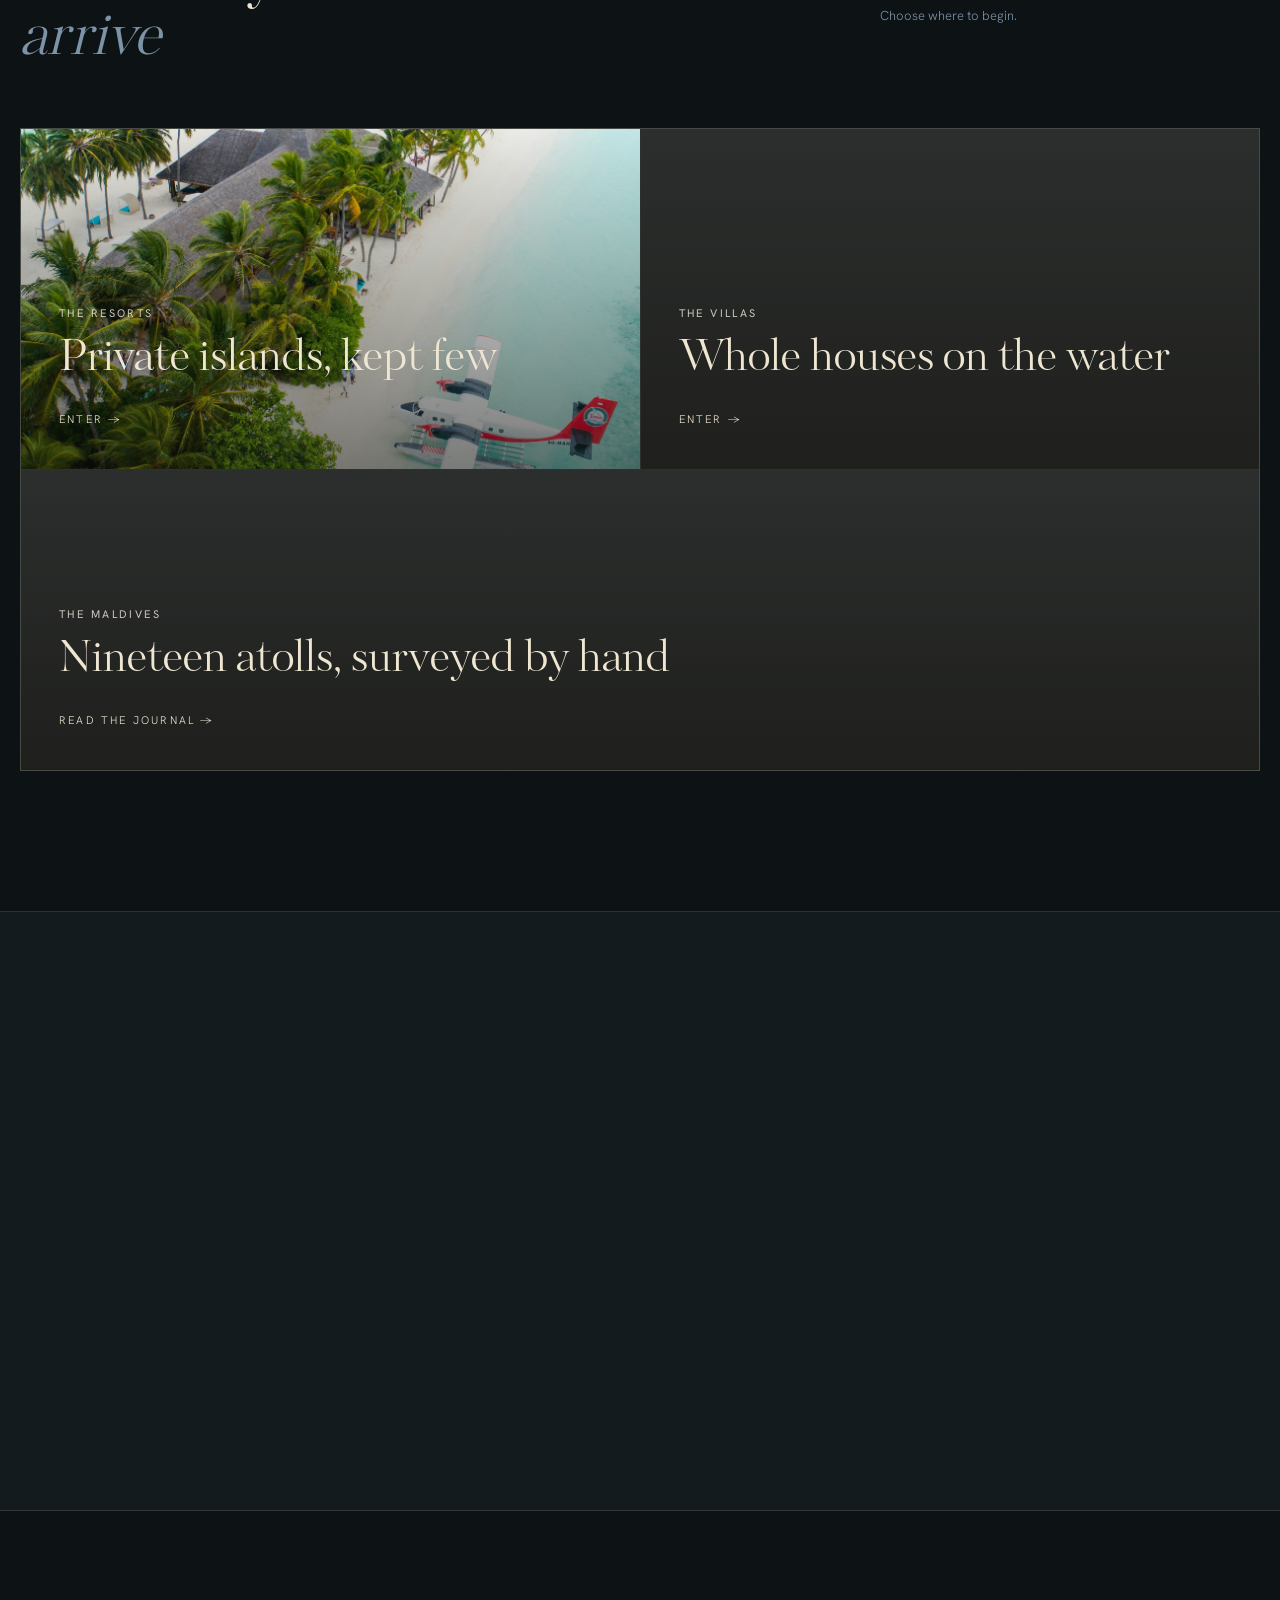
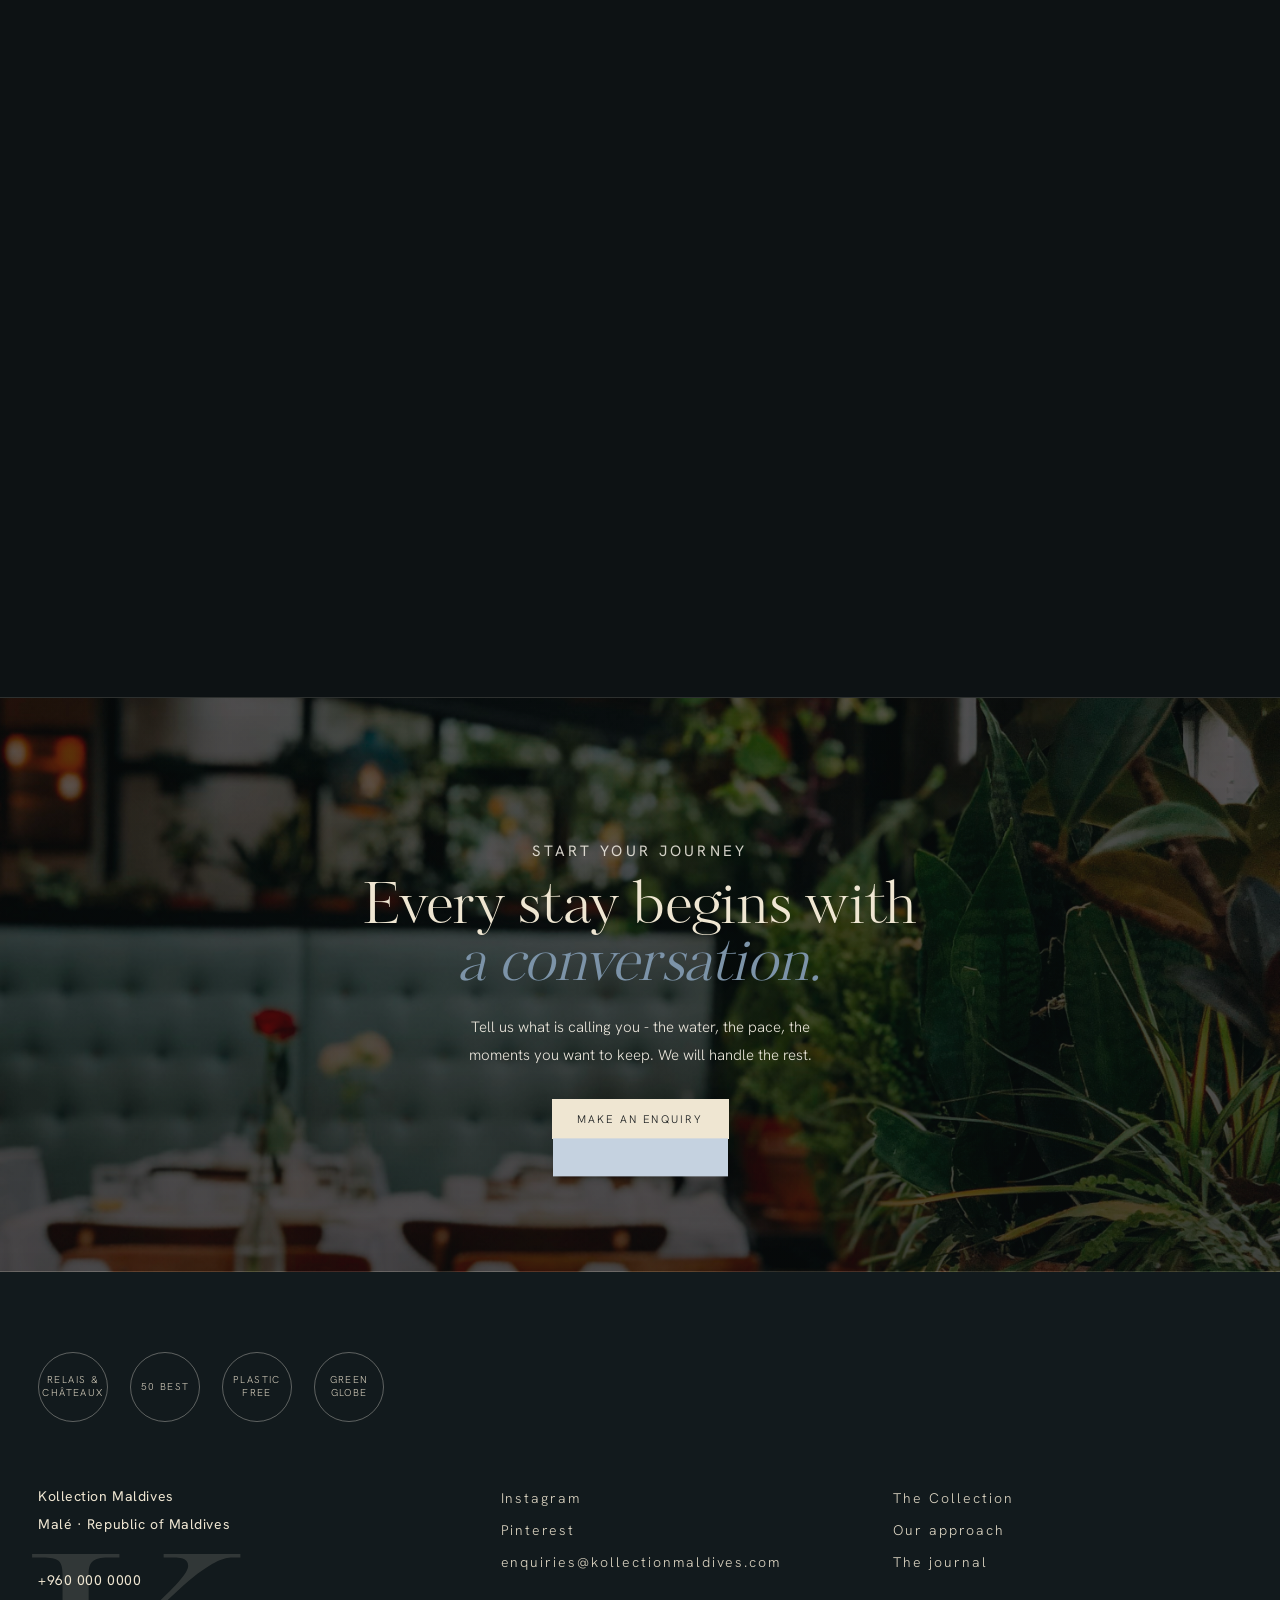
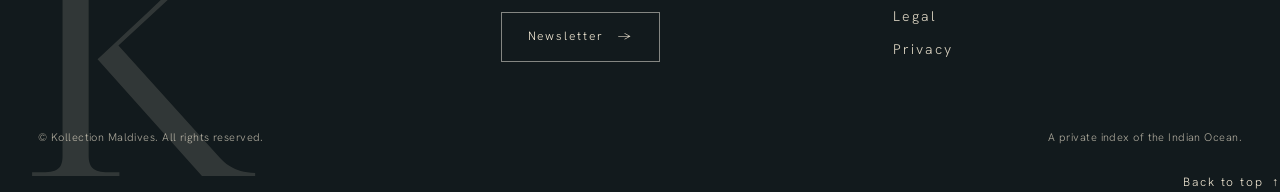
==== commit 404e52af: "update hp metatitle 2" ====
--- a/index.html
+++ b/index.html
@@ -1,683 +1,2132 @@
-<!DOCTYPE html>
+<!doctype html>
 <html lang="en">
-<head>
-<meta charset="UTF-8">
-<meta name="viewport" content="width=device-width, initial-scale=1.0">
-<title>Kollection Maldives · Dark (v4 palette)</title>
-
-<!-- ============================================================= -->
-<!-- HEADLINE FONT - Kudryashev Display (Adobe Fonts / Typekit)     -->
-<!-- Paste your Adobe Fonts web-project kit link below and then    -->
-<!-- set  --display: "kudryashev-display", ...  in :root.          -->
-<!-- e.g.  <link rel="stylesheet" href="https://use.typekit.net/XXXXXXX.css"> -->
-<!-- Until then we render a close didone look-alike (Bodoni Moda).  -->
-<!-- ============================================================= -->
-
-<link rel="preconnect" href="https://fonts.googleapis.com">
-<link rel="preconnect" href="https://fonts.gstatic.com" crossorigin>
-<link href="https://fonts.googleapis.com/css2?family=Hanken+Grotesk:wght@300;400;500&display=swap" rel="stylesheet">
-<style>@font-face{font-family:"Kudryashev Display";src:url("[data-uri]") format("opentype");font-weight:400;font-style:normal;font-display:swap;}</style>
-
-<style>
-  :root{
-    /* -- palette (carried from your mockup_1 light world) -- */
-    --paper:#EFEADF;        /* page ground */
-    --paper-2:#F3EDE2;      /* raised paper / cards */
-    --cream:#F6F1E7;        /* type over photography */
-    --ink:#2D2A24;          /* warm charcoal - never pure black */
-    --sage:#C8D5BF;         /* resort world */
-    --sand:#E8DEC8;         /* villa world */
-    --stone:#93826B;        /* whisper / secondary type */
-    --coral:#C4502E;        /* the one accent - used sparingly */
-    --hairline:rgba(45,42,36,.14);
-
-    /* footer signature flood (the Mirazur move) */
-    --sig:#4F4636;
-    --sig-accent:#93826B;
-
-    /* -- type -- */
-    --display:"Kudryashev Display", "Bodoni Moda", Georgia, serif;  /* swap to kudryashev-display once kit is in */
-    --sans:"Hanken Grotesk", "Helvetica Neue", Helvetica, Arial, sans-serif;
-
-    --track:0.22em;
-    --ease:cubic-bezier(.22,.61,.36,1);
-  }
-
-  *{margin:0;padding:0;box-sizing:border-box}
-  html{scroll-behavior:smooth}
-  body{
-    background:var(--paper);
-    color:var(--ink);
-    font-family:var(--sans);
-    font-weight:300;
-    -webkit-font-smoothing:antialiased;
-    overflow-x:hidden;
-    line-height:1.6;
-  }
-
-  .display{font-family:var(--display)}
-  .wrap{max-width:1240px;margin:0 auto;padding:0 38px}
-  .eyebrow{font-size:11px;letter-spacing:var(--track);text-transform:uppercase;font-weight:400;color:var(--stone)}
-
-  /* film grain over everything */
-  .grain{position:fixed;inset:-50%;width:200%;height:200%;pointer-events:none;z-index:9000;
-    background-image:url("data:image/svg+xml,%3Csvg viewBox='0 0 400 400' xmlns='http://www.w3.org/2000/svg'%3E%3Cfilter id='n'%3E%3CfeTurbulence type='fractalNoise' baseFrequency='0.9' numOctaves='2' stitchTiles='stitch'/%3E%3C/filter%3E%3Crect width='100%25' height='100%25' filter='url(%23n)'/%3E%3C/svg%3E");
-    opacity:.035;mix-blend-mode:multiply}
-
-  /* ============ HERO ============ */
-  .hero{position:relative;height:100vh;min-height:640px;overflow:hidden;color:var(--cream)}
-  .scene{position:absolute;inset:0;
-    background:
-      radial-gradient(120% 80% at 50% 80%, rgba(246,241,231,.50) 0%, rgba(246,241,231,0) 46%),
-      linear-gradient(to bottom,#8F9EA6 0%, #A2AEAE 26%, #BCC0B6 52%, #CFC8B7 76%, #D9D1C0 100%);}
-  .scene::after{content:"";position:absolute;inset:0;opacity:.06;mix-blend-mode:multiply;
-    background-image:url("data:image/svg+xml,%3Csvg xmlns='http://www.w3.org/2000/svg' width='120' height='120'%3E%3Cfilter id='n'%3E%3CfeTurbulence type='fractalNoise' baseFrequency='.8' numOctaves='2'/%3E%3C/filter%3E%3Crect width='100%25' height='100%25' filter='url(%23n)'/%3E%3C/svg%3E")}
-  /* caustic water shimmer near the base */
-  .caustics{position:absolute;left:0;right:0;bottom:0;height:46%;pointer-events:none;opacity:.5}
-  .caustics svg{width:100%;height:100%}
-  .vignette{position:absolute;inset:0;box-shadow:inset 0 -150px 180px -70px rgba(45,42,36,.30),inset 0 90px 130px -60px rgba(45,42,36,.12)}
-  .frond{position:absolute;opacity:.42;color:#3c4a3f}
-  .frond.tl{top:-34px;left:-26px;width:360px;transform:rotate(8deg)}
-  .frond.br{bottom:-46px;right:-14px;width:320px;transform:scaleX(-1) rotate(6deg)}
-
-  /* top bar */
-  .topbar{position:absolute;top:0;left:0;right:0;z-index:6;
-    display:grid;grid-template-columns:1fr auto 1fr;align-items:center;
-    padding:30px 38px}
-  .burger{cursor:pointer;width:30px}
-  .burger span{display:block;height:1px;background:var(--cream);margin:7px 0;transition:.3s var(--ease)}
-  .crest{justify-self:center;text-align:center}
-  .crest .stars{font-size:10px;letter-spacing:.4em;opacity:.9}
-  .crest .km{margin-top:7px;font-size:13px;letter-spacing:.55em;padding-left:.55em}
-
-  /* the two Reverie-style hover-fill buttons */
-  .actions{justify-self:end;display:flex;gap:12px}
-  .btn{font-family:var(--sans);font-size:11px;letter-spacing:.20em;text-transform:uppercase;
-    color:var(--cream);text-decoration:none;border:1px solid rgba(246,241,231,.6);
-    padding:12px 24px;position:relative;overflow:hidden;transition:color .4s var(--ease)}
-  .btn span{position:relative;z-index:2}
-  .btn::before{content:"";position:absolute;inset:0;background:var(--cream);
-    transform:translateY(101%);transition:transform .42s var(--ease);z-index:1}
-  .btn:hover,.btn:focus-visible{color:var(--ink);outline:none}
-  .btn:hover::before,.btn:focus-visible::before{transform:translateY(0)}
-  .btn.solid{background:var(--coral);border-color:var(--coral)}
-  .btn.solid::before{background:var(--cream)}
-
-  .hero-copy{position:absolute;left:0;right:0;bottom:20vh;z-index:5;text-align:center;padding:0 24px;pointer-events:none}
-  .hero-copy .eyebrow{color:rgba(246,241,231,.85);margin-bottom:22px}
-  .wordmark{font-family:var(--display);font-weight:400;font-size:clamp(58px,15vw,232px);
-    line-height:.84;letter-spacing:.005em}
-  .wordmark .sub{font-family:var(--sans);font-weight:300;font-size:clamp(11px,1.3vw,15px);
-    letter-spacing:.6em;padding-left:.6em;margin-top:14px}
-  .hero-lede{max-width:540px;margin:26px auto 0;font-size:15px;line-height:1.8;color:rgba(246,241,231,.92)}
-
-  .categories{position:absolute;left:0;right:0;bottom:54px;z-index:5;
-    display:flex;justify-content:center;gap:clamp(26px,7vw,110px)}
-  .cat{font-family:var(--display);font-weight:400;font-size:clamp(17px,2.3vw,28px);
-    color:var(--cream);text-decoration:none;position:relative;padding-bottom:8px;letter-spacing:.01em}
-  .cat::after{content:"";position:absolute;left:0;right:0;bottom:0;height:1px;background:currentColor;
-    transform:scaleX(0);transform-origin:center;transition:transform .4s var(--ease)}
-  .cat:hover::after,.cat:focus-visible::after{transform:scaleX(1)}
-  .cat[data-c="resorts"]:hover{color:var(--sage)}
-  .cat[data-c="villas"]:hover{color:var(--sand)}
-  .cat[data-c="islands"]:hover{color:#aebfb9}
-
-  .scrollcue{position:absolute;left:50%;bottom:22px;transform:translateX(-50%);z-index:5;
-    width:38px;height:3px;border-radius:2px;background:rgba(246,241,231,.7);cursor:pointer}
-
-  /* ============ SECTIONS ============ */
-  section{position:relative;border-bottom:1px solid var(--hairline)}
-  .sec-pad{padding:clamp(72px,11vw,140px) 0}
-  .sec-head{display:flex;align-items:baseline;justify-content:space-between;gap:28px;flex-wrap:wrap;margin-bottom:54px}
-  h2{font-family:var(--display);font-weight:400;font-size:clamp(30px,4.6vw,56px);line-height:1.02;letter-spacing:.005em;max-width:16ch}
-  h2 em{font-style:italic;color:var(--stone)}
-  .sec-note{font-size:13px;color:var(--stone);max-width:380px;line-height:1.8}
-
-  /* WHO WE ARE - editorial split */
-  .editorial{display:grid;grid-template-columns:1.05fr .95fr;gap:clamp(40px,7vw,96px);align-items:center}
-  .editorial .lede{font-family:var(--display);font-weight:400;font-size:clamp(24px,2.6vw,34px);line-height:1.32;margin-bottom:30px}
-  .editorial .lede em{font-style:italic;color:var(--stone)}
-  .editorial p+p{margin-top:18px}
-  .editorial p{color:#4a463d;font-size:15px;line-height:1.85;max-width:46ch}
-  .editorial .more{display:inline-block;margin-top:34px;font-size:11px;letter-spacing:.2em;text-transform:uppercase;
-    color:var(--ink);text-decoration:none;border-bottom:1px solid var(--coral);padding-bottom:5px;transition:color .25s}
-  .editorial .more:hover{color:var(--coral)}
-  .figure{position:relative;aspect-ratio:4/5;overflow:hidden;border-radius:2px;
-    background:radial-gradient(120% 80% at 30% 10%,#cdd6c6 0,#aeb6a4 45%,#6f7a66 100%)}
-  .figure .cap{position:absolute;left:18px;bottom:16px;font-size:10px;letter-spacing:.2em;text-transform:uppercase;color:var(--cream);opacity:.92}
-  .figure .ph{position:absolute;inset:0;opacity:.12;mix-blend-mode:overlay;
-    background-image:url("data:image/svg+xml,%3Csvg viewBox='0 0 200 200' xmlns='http://www.w3.org/2000/svg'%3E%3Cfilter id='t'%3E%3CfeTurbulence type='fractalNoise' baseFrequency='0.04 0.12' numOctaves='3'/%3E%3C/filter%3E%3Crect width='100%25' height='100%25' filter='url(%23t)'/%3E%3C/svg%3E")}
-
-  /* INSPIRED BY - three quiet columns */
-  .inspired{background:var(--paper-2)}
-  .pillars{display:grid;grid-template-columns:repeat(3,1fr);gap:1px;background:var(--hairline);border:1px solid var(--hairline)}
-  .pillar{background:var(--paper-2);padding:42px 34px}
-  .pillar .n{font-family:var(--display);font-size:22px;color:var(--stone)}
-  .pillar h3{font-family:var(--display);font-weight:400;font-size:24px;margin:14px 0 12px;line-height:1.15}
-  .pillar p{font-size:14px;line-height:1.8;color:#4a463d}
-
-  /* CURATED APPROACH - numbered steps */
-  .steps{display:grid;grid-template-columns:repeat(4,1fr);gap:34px}
-  .step .k{font-family:var(--display);font-size:40px;color:var(--stone);line-height:1}
-  .step h3{font-family:var(--display);font-weight:400;font-size:21px;margin:16px 0 10px}
-  .step p{font-size:13.5px;line-height:1.75;color:#4a463d}
-
-  /* CURATED INSPIRATION - signature stays */
-  .stays{display:grid;grid-template-columns:repeat(3,1fr);gap:22px}
-  .stay{text-decoration:none;color:var(--ink);display:flex;flex-direction:column}
-  .stay .scene-card{position:relative;aspect-ratio:3/4;overflow:hidden;border-radius:2px;transition:transform .6s var(--ease)}
-  .stay:hover .scene-card{transform:scale(1.012)}
-  .stay .scene-card .ph{position:absolute;inset:0;opacity:.1;mix-blend-mode:overlay;
-    background-image:url("data:image/svg+xml,%3Csvg viewBox='0 0 200 200' xmlns='http://www.w3.org/2000/svg'%3E%3Cfilter id='t'%3E%3CfeTurbulence type='fractalNoise' baseFrequency='0.05 0.14' numOctaves='3'/%3E%3C/filter%3E%3Crect width='100%25' height='100%25' filter='url(%23t)'/%3E%3C/svg%3E")}
-  .stay .scene-card .glow{position:absolute;inset:0;background:radial-gradient(120% 70% at 70% 0%,rgba(255,255,255,.16),rgba(0,0,0,.14))}
-  .stay .scene-card .tag{position:absolute;left:16px;top:16px;z-index:2;font-size:10px;letter-spacing:.2em;text-transform:uppercase;color:var(--cream);opacity:.92}
-  .s1{background:linear-gradient(180deg,#26323b,#141b21)}
-  .s2{background:linear-gradient(180deg,#3a4a36,#1c2718)}
-  .s3{background:linear-gradient(180deg,#5a5347,#241f18)}
-  .stay .meta{padding:18px 4px 0}
-  .stay .meta .atoll{font-size:10px;letter-spacing:.2em;text-transform:uppercase;color:var(--stone)}
-  .stay .meta h3{font-family:var(--display);font-weight:400;font-size:25px;margin:8px 0 8px}
-  .stay .meta p{font-size:13.5px;line-height:1.7;color:#4a463d;max-width:34ch}
-  .stay .meta .view{display:inline-block;margin-top:14px;font-size:10px;letter-spacing:.22em;text-transform:uppercase;
-    color:var(--ink);border-bottom:1px solid var(--coral);padding-bottom:4px;transition:color .25s}
-  .stay:hover .meta .view{color:var(--coral)}
-
-  /* COLLECTION - big editorial category links */
-  .worlds{display:grid;grid-template-columns:1fr 1fr;gap:1px;background:var(--hairline);border:1px solid var(--hairline)}
-  .world{position:relative;min-height:340px;overflow:hidden;text-decoration:none;display:flex;align-items:flex-end;padding:38px}
-  .world.full{grid-column:1 / -1;min-height:300px}
-  .world .bg{position:absolute;inset:0;transition:transform .8s var(--ease)}
-  .world:hover .bg{transform:scale(1.04)}
-  .world .scrim{position:absolute;inset:0;background:linear-gradient(to top,rgba(20,18,14,.55),rgba(20,18,14,.05))}
-  .world .lab{position:relative;z-index:2;color:var(--cream)}
-  .world .lab .eyebrow{color:rgba(246,241,231,.8)}
-  .world .lab h3{font-family:var(--display);font-weight:400;font-size:clamp(28px,3.4vw,42px);margin-top:8px}
-  .world .lab .go{font-size:11px;letter-spacing:.2em;text-transform:uppercase;margin-top:14px;display:inline-flex;gap:10px;align-items:center}
-  .bg-resort{background:radial-gradient(120% 80% at 20% 10%,#3a5a55,transparent 60%),linear-gradient(160deg,#28403d,#14211f)}
-  .bg-villa{background:radial-gradient(120% 80% at 80% 10%,#7a6a4e,transparent 60%),linear-gradient(160deg,#5a5347,#241f18)}
-  .bg-islands{background:radial-gradient(100% 90% at 50% 0%,#8f9ea6,transparent 60%),linear-gradient(160deg,#6f7a66,#2b332b)}
-
-  /* TESTIMONIALS */
-  .voices{background:var(--paper-2)}
-  .quotes{display:grid;grid-template-columns:repeat(3,1fr);gap:34px}
-  .quote{border-top:1px solid var(--hairline);padding-top:26px}
-  .quote p{font-family:var(--display);font-weight:400;font-style:italic;font-size:20px;line-height:1.45}
-  .quote .who{margin-top:20px;font-size:10px;letter-spacing:.2em;text-transform:uppercase;color:var(--stone)}
-
-  /* JOURNAL */
-  .journal{display:grid;grid-template-columns:repeat(3,1fr);gap:26px}
-  .entry{text-decoration:none;color:var(--ink)}
-  .entry .scene-card{position:relative;aspect-ratio:16/11;overflow:hidden;border-radius:2px}
-  .entry .scene-card .ph{position:absolute;inset:0;opacity:.1;mix-blend-mode:overlay;
-    background-image:url("data:image/svg+xml,%3Csvg viewBox='0 0 200 200' xmlns='http://www.w3.org/2000/svg'%3E%3Cfilter id='t'%3E%3CfeTurbulence type='fractalNoise' baseFrequency='0.05 0.14' numOctaves='3'/%3E%3C/filter%3E%3Crect width='100%25' height='100%25' filter='url(%23t)'/%3E%3C/svg%3E")}
-  .entry .kicker{margin-top:16px;font-size:10px;letter-spacing:.2em;text-transform:uppercase;color:var(--stone)}
-  .entry h3{font-family:var(--display);font-weight:400;font-size:21px;margin-top:8px;line-height:1.2}
-
-  /* FINAL CTA */
-  .cta-band{text-align:center}
-  .cta-band .eyebrow{margin-bottom:20px}
-  .cta-band h2{margin:0 auto 14px;max-width:20ch}
-  .cta-band p{max-width:48ch;margin:0 auto 36px;color:#4a463d;font-size:15px;line-height:1.85}
-
-  /* ============ FOOTER (Mirazur flood) ============ */
-  .flood{background:var(--sig);color:var(--cream);padding:80px 38px 46px;position:relative;overflow:hidden}
-  .flood-in{max-width:1240px;margin:0 auto;position:relative;z-index:2}
-  .flood .creds{display:flex;gap:22px;flex-wrap:wrap;opacity:.85;margin-bottom:60px}
-  .flood .creds span{font-size:10px;letter-spacing:.14em;text-transform:uppercase;
-    border:1px solid rgba(246,241,231,.4);border-radius:50%;width:70px;height:70px;
-    display:flex;align-items:center;justify-content:center;text-align:center;line-height:1.25;padding:6px}
-  .flood .grid{display:grid;grid-template-columns:1.2fr 1fr 1fr;gap:44px}
-  .flood address{font-style:normal;letter-spacing:.14em;line-height:2;font-size:14px}
-  .flood a.link{color:var(--cream);text-decoration:none;letter-spacing:.14em;display:block;line-height:2.3;font-size:14px;opacity:.92}
-  .flood a.link:hover{opacity:1;text-decoration:underline;text-underline-offset:4px}
-  .flood .news{display:inline-flex;align-items:center;gap:14px;border:1px solid rgba(246,241,231,.5);
-    padding:14px 26px;margin-top:34px;letter-spacing:.16em;font-size:12px;cursor:pointer;transition:.35s var(--ease)}
-  .flood .news:hover{background:var(--cream);color:var(--sig);border-color:var(--cream)}
-  .flood .bigmono{font-family:var(--display);font-size:clamp(140px,24vw,340px);line-height:.7;
-    position:absolute;left:18px;bottom:-44px;opacity:.14;pointer-events:none;z-index:1}
-  .flood .totop{position:absolute;right:0;bottom:0;color:var(--cream);text-decoration:none;letter-spacing:.16em;font-size:12px;display:flex;align-items:center;gap:8px}
-  .flood .legal{margin-top:64px;display:flex;justify-content:space-between;gap:16px;flex-wrap:wrap;font-size:11px;letter-spacing:.04em;opacity:.7}
-
-  /* reveal on load + on scroll */
-  .reveal{opacity:0;transform:translateY(22px);transition:opacity 1s var(--ease),transform 1s var(--ease)}
-  .reveal.in{opacity:1;transform:none}
-  .h1.reveal{transition-delay:.15s}.h2.reveal{transition-delay:.32s}.h3.reveal{transition-delay:.5s}
-
-  @media (max-width:980px){
-    .editorial{grid-template-columns:1fr;gap:40px}
-    .pillars{grid-template-columns:1fr}
-    .steps{grid-template-columns:1fr 1fr}
-    .stays{grid-template-columns:1fr}
-    .worlds{grid-template-columns:1fr}
-    .quotes{grid-template-columns:1fr}
-    .journal{grid-template-columns:1fr}
-    .flood .grid{grid-template-columns:1fr}
-    .actions .btn{padding:10px 16px;font-size:10px}
-    .hero-lede{display:none}
-  }
-  @media (prefers-reduced-motion:reduce){
-    .reveal{opacity:1;transform:none;transition:none}
-    *{animation:none!important}
-    html{scroll-behavior:auto}
-  }
-  :focus-visible{outline:2px solid var(--coral);outline-offset:3px}
-  .flood :focus-visible{outline-color:var(--cream)}
-
-  /* ===================== v2 overrides ===================== */
-  .scene{
-    background:linear-gradient(180deg,rgba(16,20,24,.42),rgba(16,20,24,.16) 38%,rgba(16,20,24,.54)),
-      url("pictures/LandingPage_hero.jpg") center/cover no-repeat;
-    animation:heroZoom 20s var(--ease) forwards;}
-  .scene::after{display:none}
-  .caustics,.frond{display:none!important}
-  @keyframes heroZoom{from{transform:scale(1)}to{transform:scale(1.08)}}
-  @media (prefers-reduced-motion:reduce){.scene{animation:none}}
-
-  .topbar{position:fixed;z-index:50;padding:24px 38px;
-    transition:background .45s var(--ease),padding .45s var(--ease),color .45s var(--ease)}
-  .topbar.scrolled{background:var(--paper);border-bottom:1px solid var(--hairline);padding:13px 38px;color:var(--ink)}
-  .topbar.scrolled .crest,.topbar.scrolled .crest .km{color:var(--ink)}
-  .topbar.scrolled .burger span{background:var(--ink)}
-  .topbar.scrolled .btn{color:var(--ink);border-color:rgba(45,42,36,.4)}
-  .topbar.scrolled .btn::before{background:var(--ink)}
-  .topbar.scrolled .btn:hover{color:var(--cream)}
-  .topbar.scrolled .btn.solid{color:var(--cream);background:var(--coral);border-color:var(--coral)}
-  .topbar.scrolled .btn.solid::before{background:var(--ink)}
-  section{scroll-margin-top:84px}
-
-  .hero-copy{bottom:21vh}
-  .hero-copy .eyebrow{font-size:13px;letter-spacing:.34em}
-  .wordmark{font-size:clamp(82px,19.5vw,372px);letter-spacing:.02em;line-height:.8}
-  .wordmark .sub{font-size:clamp(13px,1.7vw,21px);letter-spacing:.72em;margin-top:18px}
-  .categories{gap:clamp(22px,6vw,92px);bottom:58px}
-  .cat{font-size:clamp(19px,2.9vw,33px);text-transform:uppercase;letter-spacing:.14em}
-
-  .figure,.scene-card,.world .bg{background-size:cover;background-position:center;background-repeat:no-repeat}
-  .figure{background-image:url("pictures/chelsea-gates-0653_wY0nRc-unsplash.jpg")}
-  .figure .ph,.scene-card .ph{display:none}
-
-  .bg-resort{background:url("pictures/shifaaz-shamoon-qtbV_8P_Ksk-unsplash.jpg") center/cover no-repeat}
-  .bg-villa{background:url("pictures/mike-swigunski-k9Zeq6EH_bk-unsplash%20(1).jpg") center/cover no-repeat}
-  .bg-islands{background:url("pictures/nattu-adnan-atSUvc1hMwk-unsplash.jpg") center/cover no-repeat}
-
-  .inspgrid{display:grid;grid-template-columns:repeat(3,1fr);gap:18px}
-  .insptile{position:relative;aspect-ratio:3/4;overflow:hidden;border-radius:2px;display:flex;align-items:flex-end;padding:30px;text-decoration:none}
-  .insptile .img{position:absolute;inset:0;background-size:cover;background-position:center;transition:transform .9s var(--ease)}
-  .insptile:hover .img{transform:scale(1.05)}
-  .insptile .scrim{position:absolute;inset:0;background:linear-gradient(to top,rgba(18,16,12,.74),rgba(18,16,12,.04) 62%)}
-  .insptile .lab{position:relative;z-index:2;color:var(--cream)}
-  .insptile .lab .n{width:7px;height:7px;border-radius:50%;background:#F6F1E7;opacity:.9;margin-bottom:8px}
-  .insptile .lab h3{font-family:var(--display);font-weight:400;font-size:27px;margin:6px 0 8px}
-  .insptile .lab p{font-size:13px;line-height:1.65;color:rgba(246,241,231,.9);max-width:30ch}
-  @media (max-width:980px){.inspgrid{grid-template-columns:1fr}}
-
-  #enquire{background:linear-gradient(rgba(18,16,12,.6),rgba(18,16,12,.64)),url("pictures/Restaurant.jpg") center/cover no-repeat;color:var(--cream)}
-  #enquire .eyebrow{color:rgba(246,241,231,.85)}
-  #enquire h2{color:var(--cream)}
-  #enquire p{color:rgba(246,241,231,.94)}
-  /* hero brand lockup fix */
-  .hero-copy .eyebrow{margin-bottom:36px}
-  .wordmark{font-size:clamp(56px,12.5vw,224px);letter-spacing:.06em;line-height:.94;text-transform:uppercase}
-  .wordmark .sub{font-size:clamp(24px,5vw,72px);letter-spacing:.3em;margin-top:14px;font-weight:400;color:var(--cream)}
-
-  /* ===================== DARK THEME (v4 palette) ===================== */
-  :root{
-    --paper:#0D1214; --paper-2:#141B1E; --cream:#EFE6D2; --ink:#EFE6D2;
-    --stone:#7C93A8; --coral:#C5D2E0; --hairline:rgba(239,230,210,.14);
-    --sig:#121A1D; --sig-accent:#7C93A8;
-  }
-  body{background:var(--paper);color:var(--ink)}
-  ::selection{background:#C5D2E0;color:#14181A}
-  .grain{mix-blend-mode:screen;opacity:.05}
-  /* darker hero scrim over the photo */
-  .scene{background:linear-gradient(180deg,rgba(8,11,13,.55),rgba(8,11,13,.3) 38%,rgba(8,11,13,.66)),
-    url("pictures/LandingPage_hero.jpg") center/cover no-repeat}
-  /* relink hardcoded warm-grey body copy to soft champagne / steel */
-  .editorial p,.step p,.stay .meta p,.cta-band p{color:rgba(239,230,210,.72)}
-  .editorial .lede em,.sec-note,.stay .meta .atoll,.entry .kicker,.quote .who,.eyebrow{color:#7C93A8}
-  h2 em{color:#7C93A8}
-  /* accents: burnt coral -> powder / champagne */
-  .more,.stay .meta .view{border-bottom-color:#C5D2E0}
-  .more:hover,.stay:hover .meta .view{color:#C5D2E0}
-  .btn.solid{background:#EFE6D2;border-color:#EFE6D2}
-  .btn.solid span{color:#14181A}
-  .btn.solid::before{background:#C5D2E0}
-  /* sticky header on dark */
-  .topbar.scrolled{background:rgba(13,18,20,.9);backdrop-filter:blur(14px);border-bottom:1px solid var(--hairline);color:var(--cream)}
-  .topbar.scrolled .crest,.topbar.scrolled .crest .km{color:var(--cream)}
-  .topbar.scrolled .burger span{background:var(--cream)}
-  .topbar.scrolled .btn{color:var(--cream);border-color:rgba(239,230,210,.4)}
-  .topbar.scrolled .btn::before{background:var(--cream)}
-  .topbar.scrolled .btn:hover{color:var(--ink)}
-  .topbar.scrolled .btn.solid{background:#EFE6D2;color:#14181A;border-color:#EFE6D2}
-  .topbar.scrolled .btn.solid span{color:#14181A}
-  /* CTA scrim a touch deeper */
-  #enquire{background:linear-gradient(rgba(8,11,13,.66),rgba(8,11,13,.72)),url("pictures/Restaurant.jpg") center/cover no-repeat}
-
-  /* hero v3 - MALDIVES large & wide as the brand, categories small & spread */
-  .hero-copy{bottom:16vh}
-  .wordmark .sub{font-size:clamp(40px,9.2vw,160px);letter-spacing:.46em;text-indent:.46em;
-    margin-top:2px;line-height:.95;font-weight:400;color:var(--cream)}
-  .categories{justify-content:space-between;gap:0;padding:0 7vw;bottom:46px}
-  .cat{font-size:clamp(12px,1.4vw,15px);letter-spacing:.26em}
-  @media (max-width:760px){
-    .wordmark .sub{font-size:14vw;text-indent:.4em}
-    .categories{flex-wrap:wrap;justify-content:center;gap:16px;padding:0 24px;bottom:34px}
-    .cat{font-size:13px}
-  }
-
-  /* hero v4 - MALDIVES dominant; category row back to bigger & centered */
-  .hero-copy{bottom:15vh}
-  .wordmark .sub{font-size:clamp(64px,15.5vw,280px);letter-spacing:.05em;text-indent:0;
-    margin-top:0;line-height:.9;font-weight:400;color:var(--cream)}
-  .hero-lede{margin-top:30px}
-  .categories{justify-content:center;gap:clamp(22px,6vw,92px);padding:0;bottom:54px}
-  .cat{font-size:clamp(19px,2.9vw,33px);letter-spacing:.14em}
-  @media (max-width:760px){
-    .wordmark .sub{font-size:21vw;line-height:.95}
-    .categories{flex-wrap:wrap;gap:18px;bottom:32px}
-    .cat{font-size:18px}
-  }
-
-  /* hero v5 - MALDIVES large & full-width under KOLLECTION; categories centered & bigger */
-  .hero-copy{bottom:12vh}
-  .hero-copy .eyebrow{margin-bottom:26px}
-  .wordmark .sub{font-size:clamp(60px,11vw,200px);letter-spacing:.3em;text-indent:.3em;
-    line-height:.9;margin-top:2px;font-weight:400;color:var(--cream)}
-  .hero-lede{margin-top:24px}
-  .categories{justify-content:center;gap:clamp(22px,6vw,92px);padding:0;bottom:46px}
-  .cat{font-size:clamp(19px,2.8vw,32px);letter-spacing:.14em}
-  @media (max-width:760px){
-    .wordmark .sub{font-size:16vw;letter-spacing:.18em;text-indent:.18em}
-    .hero-lede{display:none}
-    .categories{flex-wrap:wrap;gap:16px;bottom:30px}
-    .cat{font-size:17px}
-  }
-
-  /* hero v6 - FIX: .sub is a SIBLING of .wordmark; target it correctly */
-  .hero-copy{bottom:26vh}
-  .hero-copy .eyebrow{margin-bottom:24px}
-  .hero-copy .sub{font-family:var(--display);font-weight:400;
-    font-size:clamp(60px,11vw,200px);letter-spacing:.28em;text-indent:.28em;
-    line-height:.9;margin-top:6px;padding-left:0;color:var(--cream)}
-  .hero-lede{margin-top:26px}
-  .categories{justify-content:center;gap:clamp(22px,6vw,92px);padding:0;bottom:46px}
-  .cat{font-size:clamp(19px,2.8vw,32px);letter-spacing:.14em}
-  @media (max-width:760px){
-    .hero-copy{bottom:30vh}
-    .hero-copy .sub{font-size:16vw;letter-spacing:.16em;text-indent:.16em}
-    .hero-lede{display:none}
-    .categories{flex-wrap:wrap;gap:16px;bottom:28px}
-    .cat{font-size:17px}
-  }
-
-  /* hero v7 - MALDIVES at half of v6 */
-  .hero-copy .sub{font-size:clamp(30px,5.5vw,100px);letter-spacing:.3em;text-indent:.3em}
-  @media (max-width:760px){.hero-copy .sub{font-size:8vw;letter-spacing:.18em;text-indent:.18em}}
-
-  /* hero v8 - same KOLLECTION:MALDIVES ratio, both ~15% smaller */
-  .wordmark{font-size:clamp(48px,10.6vw,190px)}
-  .hero-copy .sub{font-size:clamp(26px,4.7vw,85px);letter-spacing:.3em;text-indent:.3em}
-  @media (max-width:760px){.wordmark{font-size:13.5vw}.hero-copy .sub{font-size:6.9vw;letter-spacing:.18em;text-indent:.18em}}
-
-  /* hero v9 - KOLLECTION near full-bleed; MALDIVES unchanged; contrast lift */
-  .hero-copy{padding:0 14px}
-  .wordmark{font-size:clamp(64px,14.8vw,320px);letter-spacing:0;line-height:.9;
-    text-shadow:0 1px 34px rgba(8,11,13,.34)}
-  .hero-copy .sub{font-size:clamp(26px,4.7vw,85px);letter-spacing:.3em;text-indent:.3em;
-    text-shadow:0 1px 24px rgba(8,11,13,.34)}
-  @media (max-width:760px){.wordmark{font-size:17vw}.hero-copy .sub{font-size:6.9vw;letter-spacing:.18em;text-indent:.18em}}
-
-  /* hero v10 - fix KOLLECTION overflow (N cut off) + darken hero photo */
-  .hero-copy{padding:0 24px}
-  .wordmark{font-size:clamp(58px,13vw,290px)}
-  .scene{background:linear-gradient(180deg,rgba(6,9,11,.62),rgba(6,9,11,.42) 38%,rgba(6,9,11,.74)),
-    url("pictures/LandingPage_hero.jpg") center/cover no-repeat}
-  @media (max-width:760px){.wordmark{font-size:15.5vw}}
-
-  /* hero v11 - lower the lockup block to harmonize with photo */
-  .hero-copy{bottom:20vh}
-  @media (max-width:760px){.hero-copy{bottom:24vh}}
-
-  /* hero v12 - remove the lede sentence from the hero */
-  .hero-lede{display:none!important}
-
-  /* hero v13 - lift lockup a touch for breathing room above categories */
-  .hero-copy{bottom:26vh}
-  @media (max-width:760px){.hero-copy{bottom:30vh}}
-</style>
-</head>
-<body>
-<div class="grain" aria-hidden="true"></div>
-
-<!-- ============ HERO ============ -->
-<header class="hero" id="top">
-  <div class="scene"></div>
-  <div class="caustics" aria-hidden="true">
-    <svg preserveAspectRatio="none">
-      <filter id="caustic">
-        <feTurbulence type="turbulence" baseFrequency="0.011 0.026" numOctaves="2" seed="3">
-          <animate attributeName="baseFrequency" dur="26s" values="0.011 0.026; 0.013 0.031; 0.011 0.026" repeatCount="indefinite"/>
-        </feTurbulence>
-        <feColorMatrix type="matrix" values="0 0 0 0 0.96  0 0 0 0 0.94  0 0 0 0 0.88  0 0 0 0.08 0"/>
-      </filter>
-      <rect width="100%" height="100%" filter="url(#caustic)"/>
-    </svg>
-  </div>
-  <svg class="frond tl" viewBox="0 0 200 200" aria-hidden="true"><g fill="currentColor">
-    <path d="M10 5 C60 30 95 75 110 150 C95 80 55 35 10 5Z"/>
-    <path d="M10 5 C70 15 120 45 165 110 C115 55 65 22 10 5Z" opacity=".7"/>
-    <path d="M10 5 C45 55 70 110 80 185 C60 105 35 50 10 5Z" opacity=".55"/>
-  </g></svg>
-  <svg class="frond br" viewBox="0 0 200 200" aria-hidden="true"><g fill="currentColor">
-    <path d="M10 5 C60 30 95 75 110 150 C95 80 55 35 10 5Z"/>
-    <path d="M10 5 C70 15 120 45 165 110 C115 55 65 22 10 5Z" opacity=".7"/>
-  </g></svg>
-  <div class="vignette"></div>
-
-  <nav class="topbar">
-    <div class="burger" role="button" tabindex="0" aria-label="Open menu"><span></span><span></span><span></span></div>
-    <div class="crest reveal h1">
-      <div class="stars">✦ ✦ ✦</div>
-      <div class="km">KM</div>
-    </div>
-    <div class="actions reveal h1">
-      <a class="btn" href="#collection"><span>The Collection</span></a>
-      <a class="btn solid" href="#enquire"><span>Enquire</span></a>
-    </div>
-  </nav>
-
-  <div class="hero-copy">
-    <p class="eyebrow reveal h1">A private index of the Indian Ocean</p>
-    <div class="wordmark reveal h2">KOLLECTION</div>
-    <div class="sub reveal h2">MALDIVES</div>
-    <p class="hero-lede reveal h3">A quietly edited collection of the Maldives' finest resorts and private villas, chosen, surveyed and accompanied by hand.</p>
-  </div>
-
-  <nav class="categories reveal h3">
-    <a class="cat" data-c="resorts" href="#collection">Resorts</a>
-    <a class="cat" data-c="villas"  href="#collection">Private villas</a>
-    <a class="cat" data-c="islands" href="#collection">The Maldives</a>
-  </nav>
-
-  <div class="scrollcue" role="button" tabindex="0" aria-label="Scroll down" onclick="document.getElementById('who').scrollIntoView()"></div>
-</header>
-
-<!-- ============ WHO WE ARE ============ -->
-<section id="who">
-  <div class="wrap sec-pad">
-    <div class="editorial">
-      <div>
-        <p class="eyebrow reveal" style="margin-bottom:24px">Who we are</p>
-        <p class="lede display reveal">Every detail, <em>quietly handled.</em></p>
-        <p class="reveal">The Maldives is all we do, with uncompromising attention. We listen first, then assemble the stay around you: the right island, the right orientation, the right villa for the way you actually travel.</p>
-        <p class="reveal">From the first conversation to the moment the seaplane lifts off the lagoon, every connection is arranged to disappear. Private transfers, reef briefings, a name at every threshold. Your only task is to take it in.</p>
-        <a class="more reveal" href="#approach">Our approach &rarr;</a>
+  <head>
+    <meta charset="UTF-8" />
+    <meta name="viewport" content="width=device-width, initial-scale=1.0" />
+    <title>Kollection Maldives · A private index of the Indian Ocean !</title>
+
+    <!-- ============================================================= -->
+    <!-- HEADLINE FONT - Kudryashev Display (Adobe Fonts / Typekit)     -->
+    <!-- Paste your Adobe Fonts web-project kit link below and then    -->
+    <!-- set  --display: "kudryashev-display", ...  in :root.          -->
+    <!-- e.g.  <link rel="stylesheet" href="https://use.typekit.net/XXXXXXX.css"> -->
+    <!-- Until then we render a close didone look-alike (Bodoni Moda).  -->
+    <!-- ============================================================= -->
+
+    <link rel="preconnect" href="https://fonts.googleapis.com" />
+    <link rel="preconnect" href="https://fonts.gstatic.com" crossorigin />
+    <link
+      href="https://fonts.googleapis.com/css2?family=Hanken+Grotesk:wght@300;400;500&display=swap"
+      rel="stylesheet"
+    />
+    <style>
+      @font-face {
+        font-family: "Kudryashev Display";
+        src: url("[data-uri]")
+          format("opentype");
+        font-weight: 400;
+        font-style: normal;
+        font-display: swap;
+      }
+    </style>
+
+    <style>
+      :root {
+        /* -- palette (carried from your mockup_1 light world) -- */
+        --paper: #efeadf; /* page ground */
+        --paper-2: #f3ede2; /* raised paper / cards */
+        --cream: #f6f1e7; /* type over photography */
+        --ink: #2d2a24; /* warm charcoal - never pure black */
+        --sage: #c8d5bf; /* resort world */
+        --sand: #e8dec8; /* villa world */
+        --stone: #93826b; /* whisper / secondary type */
+        --coral: #c4502e; /* the one accent - used sparingly */
+        --hairline: rgba(45, 42, 36, 0.14);
+
+        /* footer signature flood (the Mirazur move) */
+        --sig: #4f4636;
+        --sig-accent: #93826b;
+
+        /* -- type -- */
+        --display:
+          "Kudryashev Display", "Bodoni Moda", Georgia, serif; /* swap to kudryashev-display once kit is in */
+        --sans:
+          "Hanken Grotesk", "Helvetica Neue", Helvetica, Arial, sans-serif;
+
+        --track: 0.22em;
+        --ease: cubic-bezier(0.22, 0.61, 0.36, 1);
+      }
+
+      * {
+        margin: 0;
+        padding: 0;
+        box-sizing: border-box;
+      }
+      html {
+        scroll-behavior: smooth;
+      }
+      body {
+        background: var(--paper);
+        color: var(--ink);
+        font-family: var(--sans);
+        font-weight: 300;
+        -webkit-font-smoothing: antialiased;
+        overflow-x: hidden;
+        line-height: 1.6;
+      }
+
+      .display {
+        font-family: var(--display);
+      }
+      .wrap {
+        max-width: 1240px;
+        margin: 0 auto;
+        padding: 0 38px;
+      }
+      .eyebrow {
+        font-size: 11px;
+        letter-spacing: var(--track);
+        text-transform: uppercase;
+        font-weight: 400;
+        color: var(--stone);
+      }
+
+      /* film grain over everything */
+      .grain {
+        position: fixed;
+        inset: -50%;
+        width: 200%;
+        height: 200%;
+        pointer-events: none;
+        z-index: 9000;
+        background-image: url("data:image/svg+xml,%3Csvg viewBox='0 0 400 400' xmlns='http://www.w3.org/2000/svg'%3E%3Cfilter id='n'%3E%3CfeTurbulence type='fractalNoise' baseFrequency='0.9' numOctaves='2' stitchTiles='stitch'/%3E%3C/filter%3E%3Crect width='100%25' height='100%25' filter='url(%23n)'/%3E%3C/svg%3E");
+        opacity: 0.035;
+        mix-blend-mode: multiply;
+      }
+
+      /* ============ HERO ============ */
+      .hero {
+        position: relative;
+        height: 100vh;
+        min-height: 640px;
+        overflow: hidden;
+        color: var(--cream);
+      }
+      .scene {
+        position: absolute;
+        inset: 0;
+        background:
+          radial-gradient(
+            120% 80% at 50% 80%,
+            rgba(246, 241, 231, 0.5) 0%,
+            rgba(246, 241, 231, 0) 46%
+          ),
+          linear-gradient(
+            to bottom,
+            #8f9ea6 0%,
+            #a2aeae 26%,
+            #bcc0b6 52%,
+            #cfc8b7 76%,
+            #d9d1c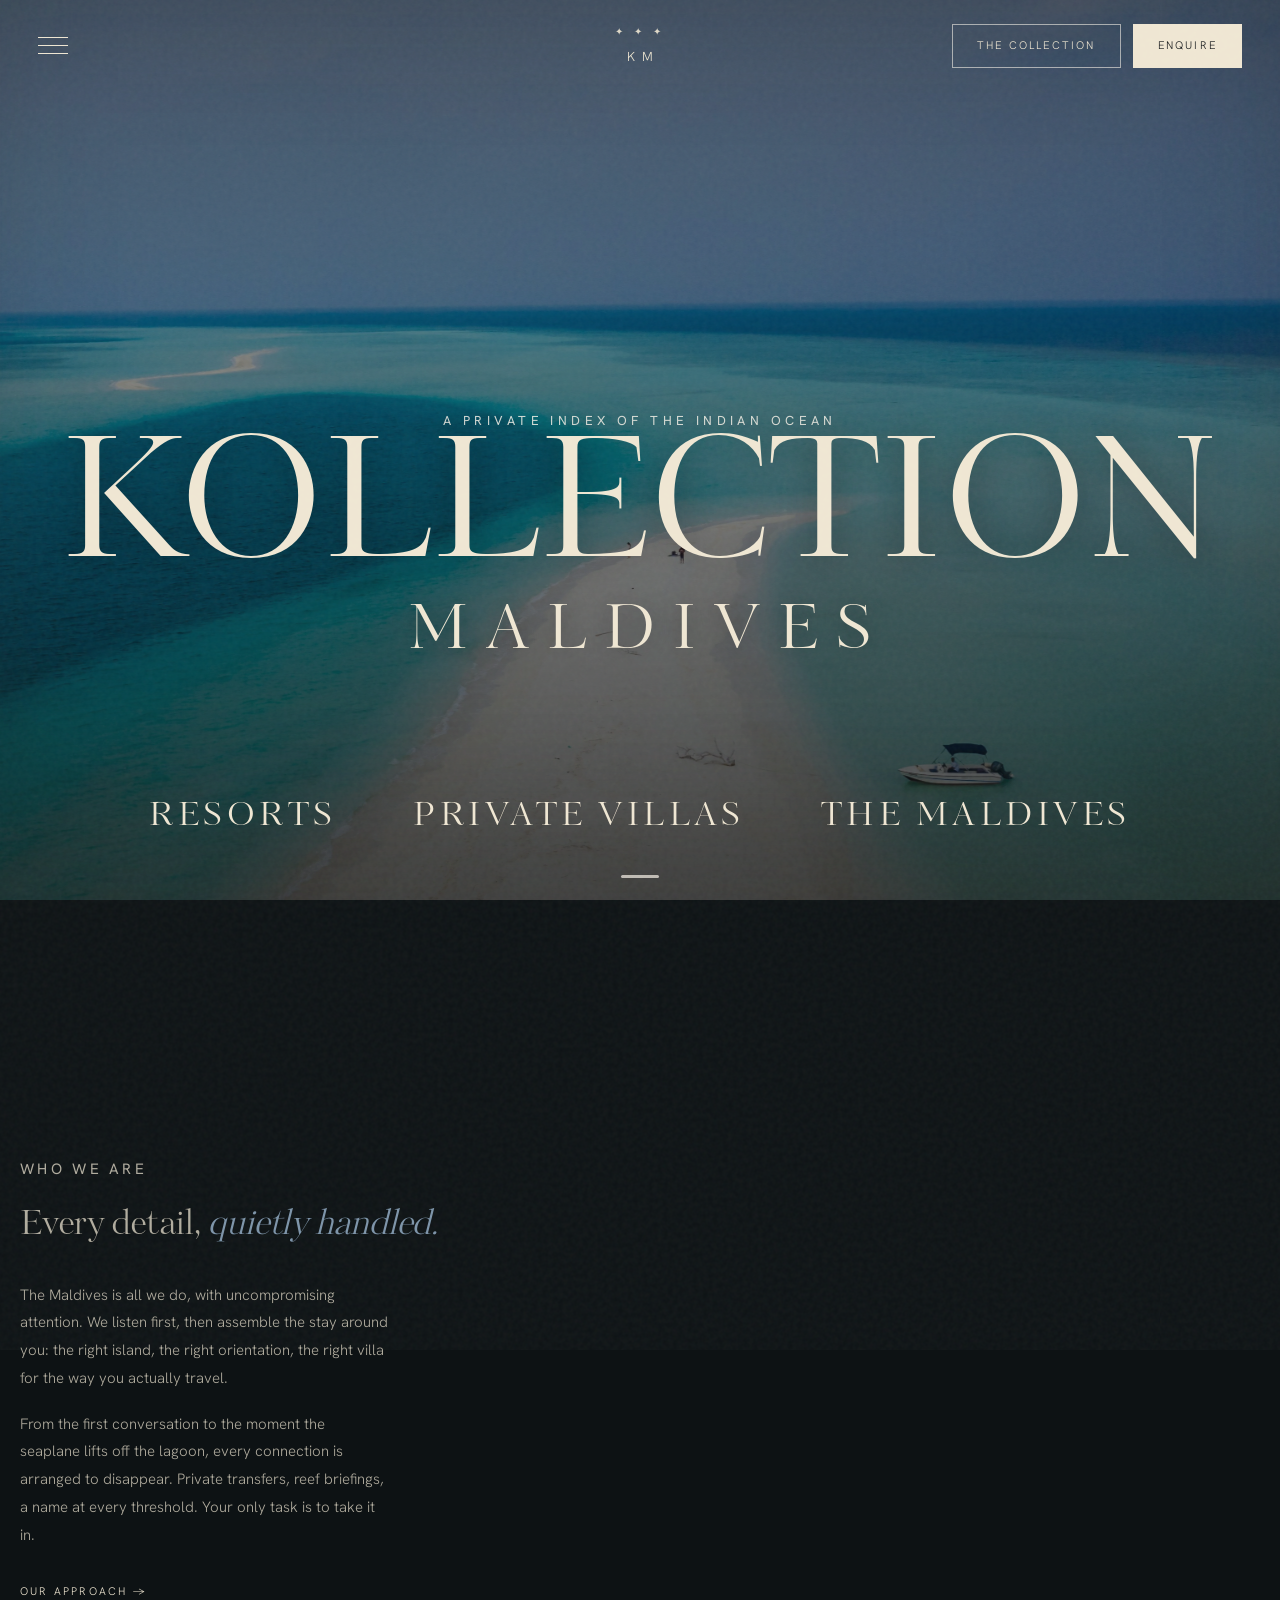
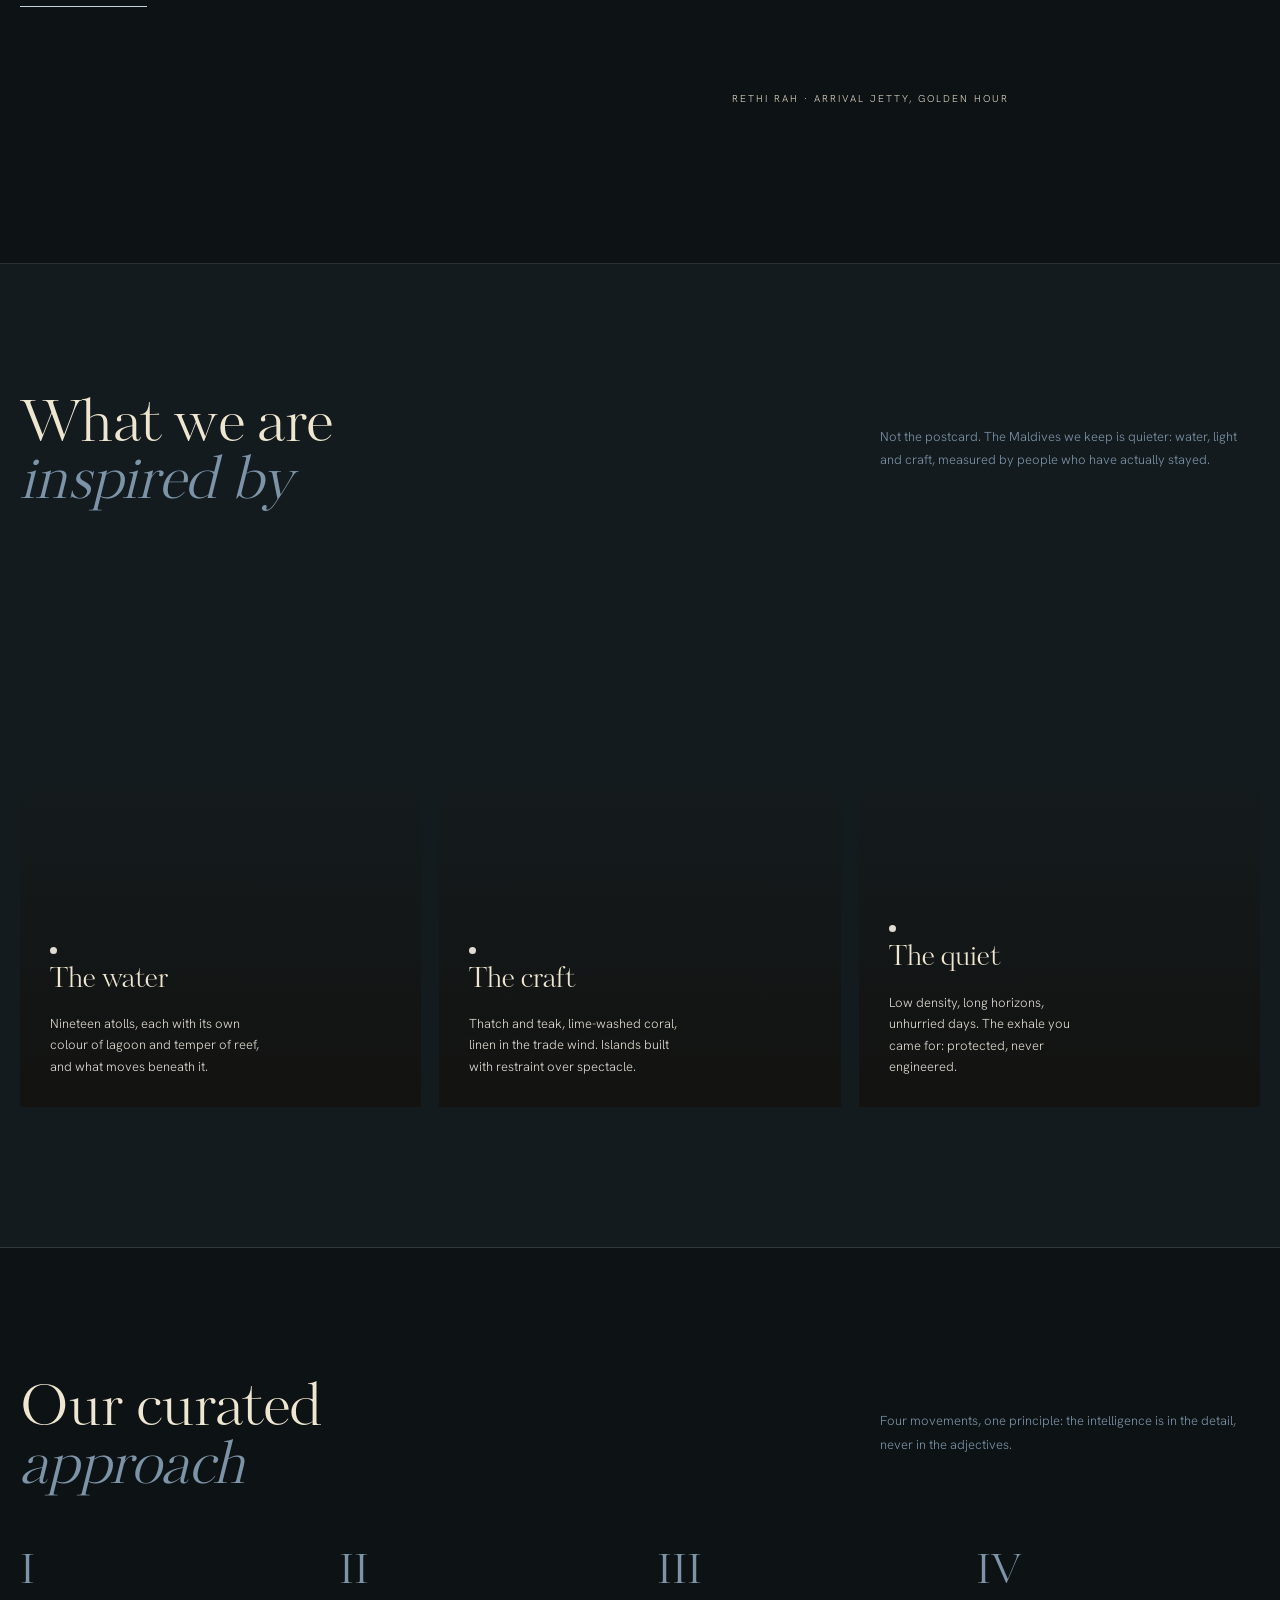
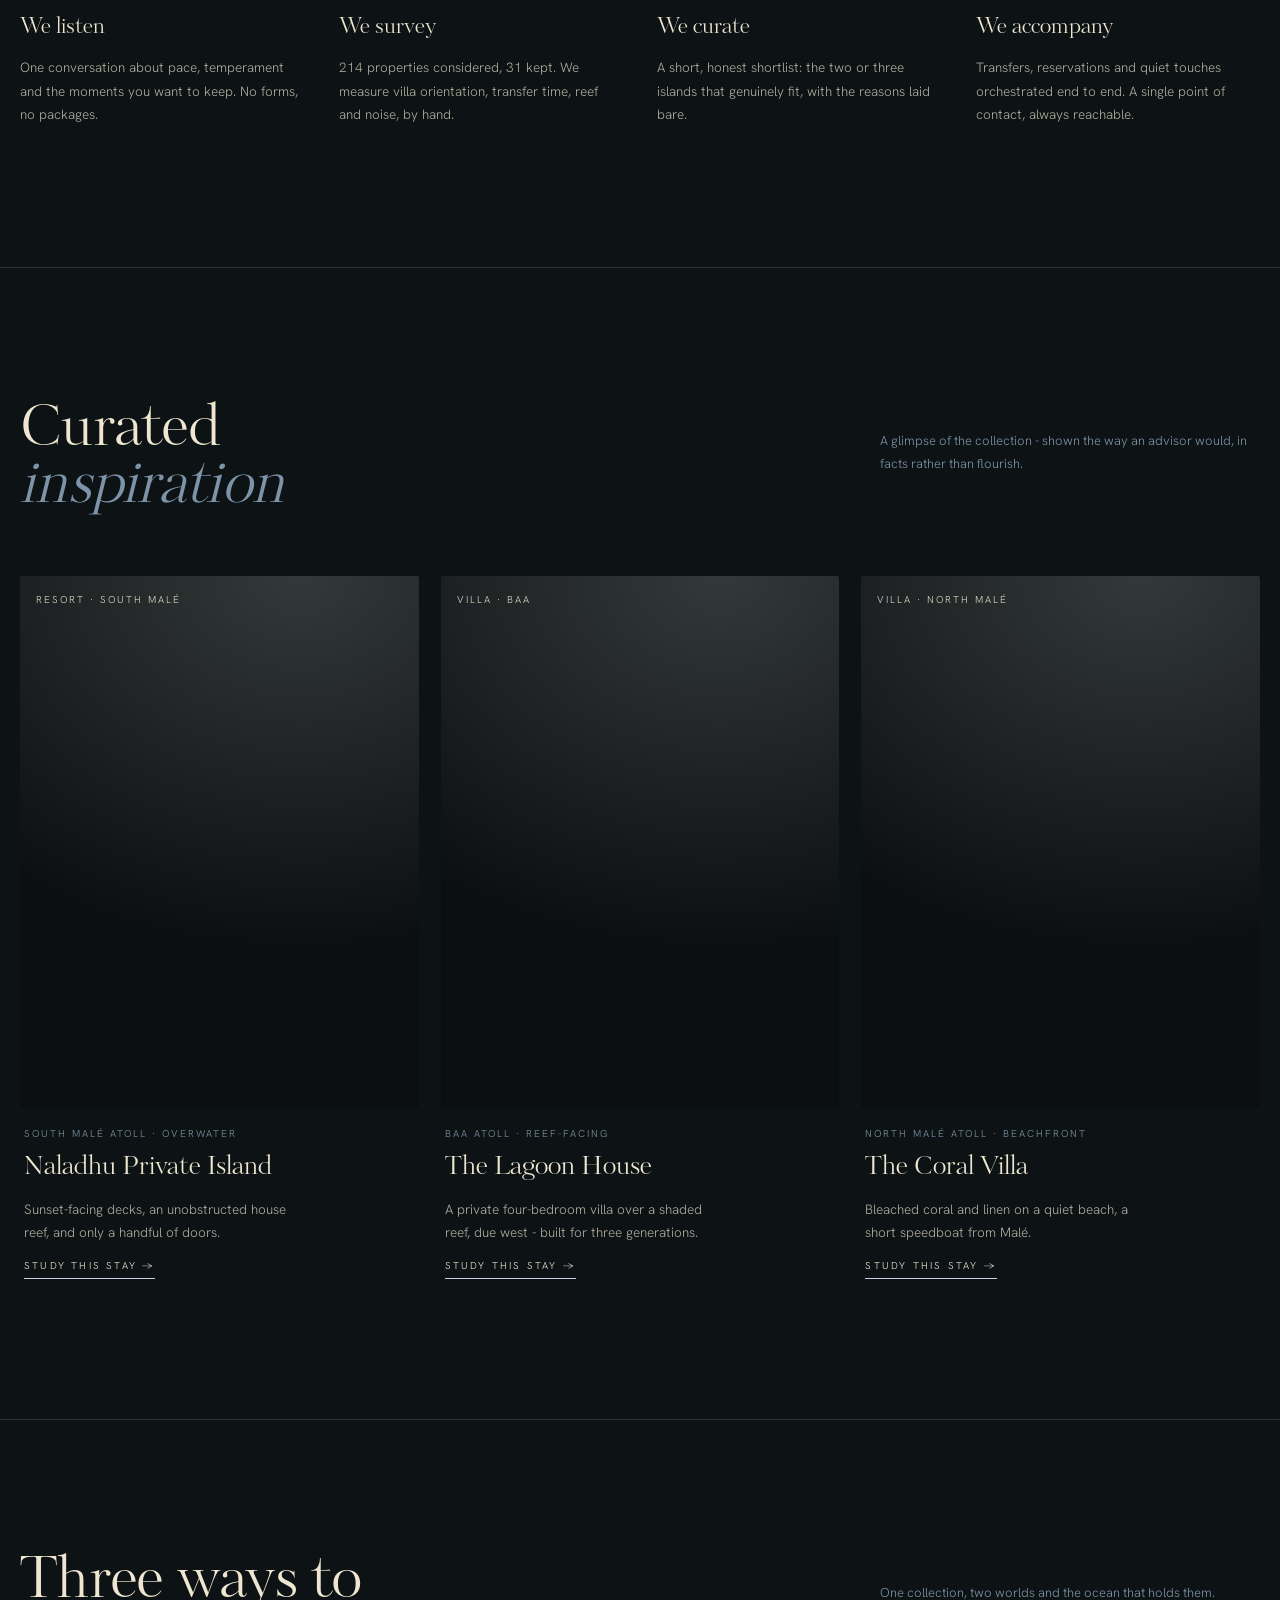
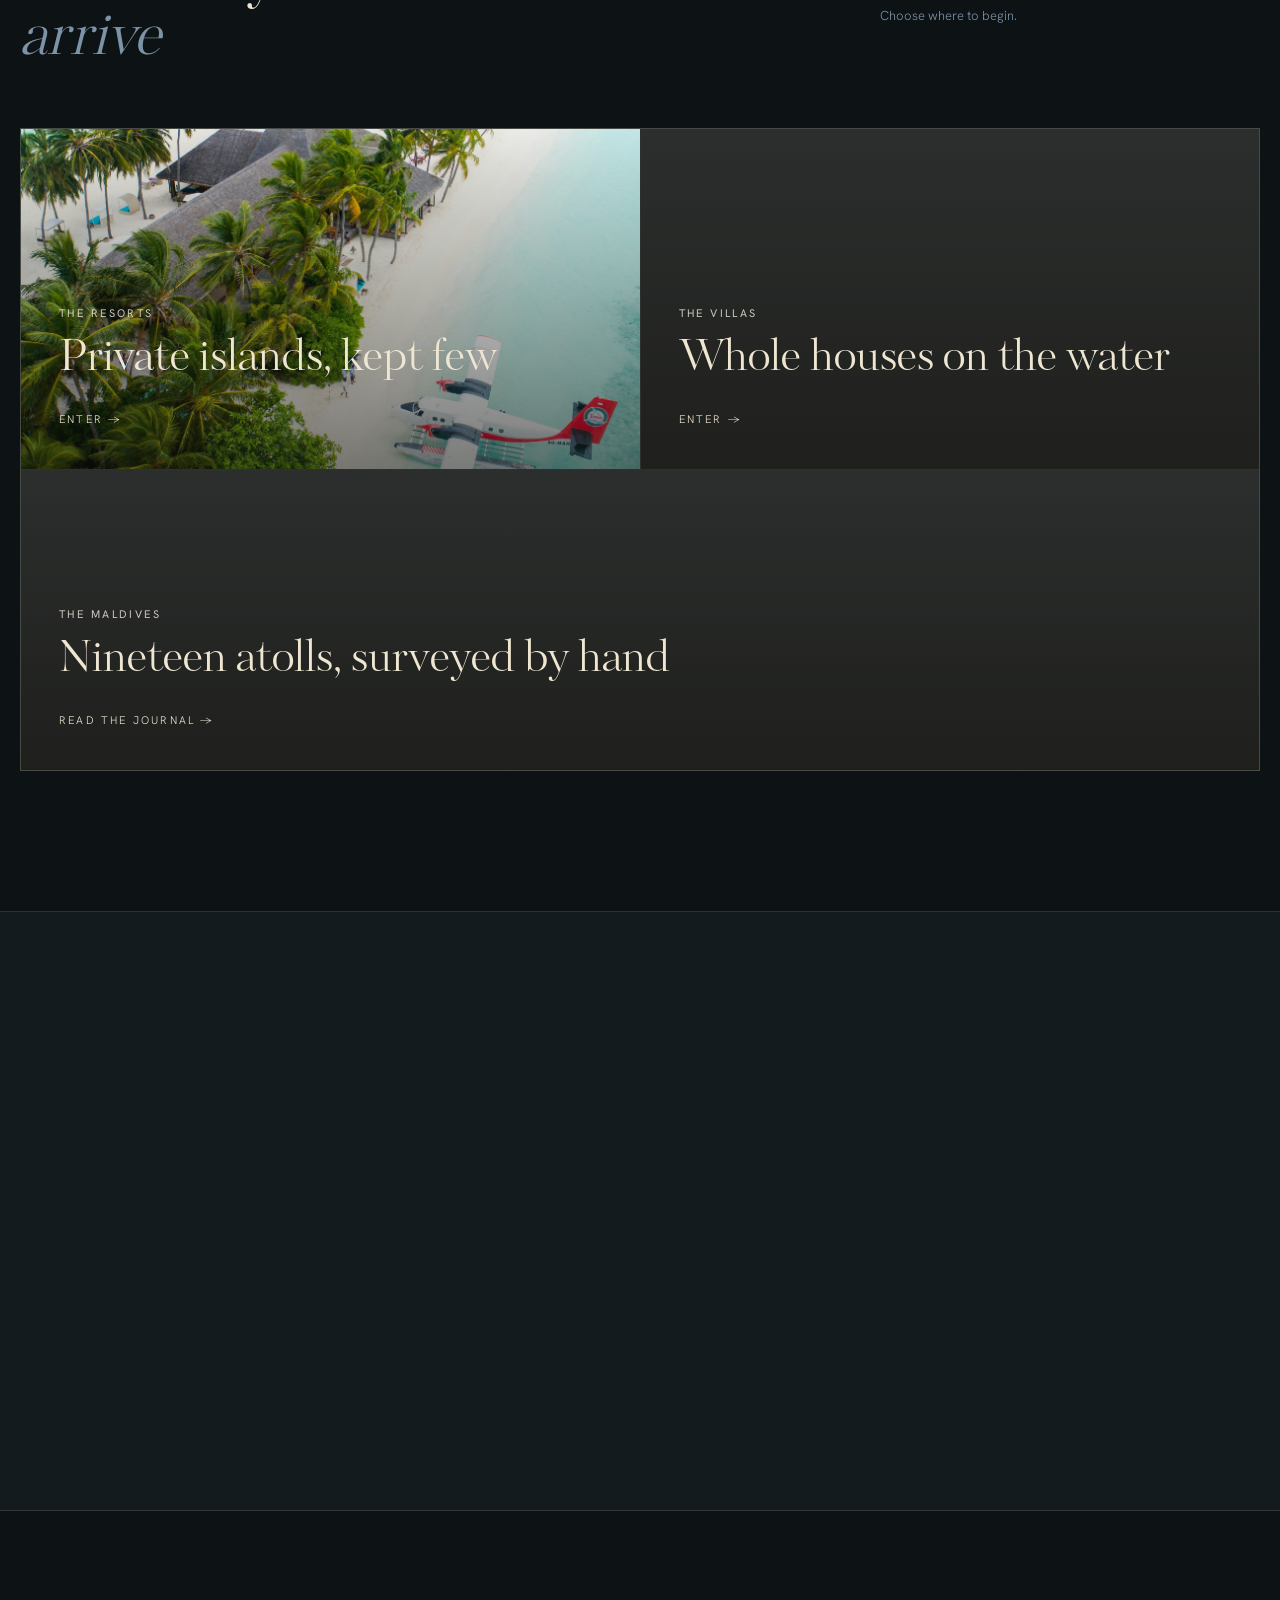
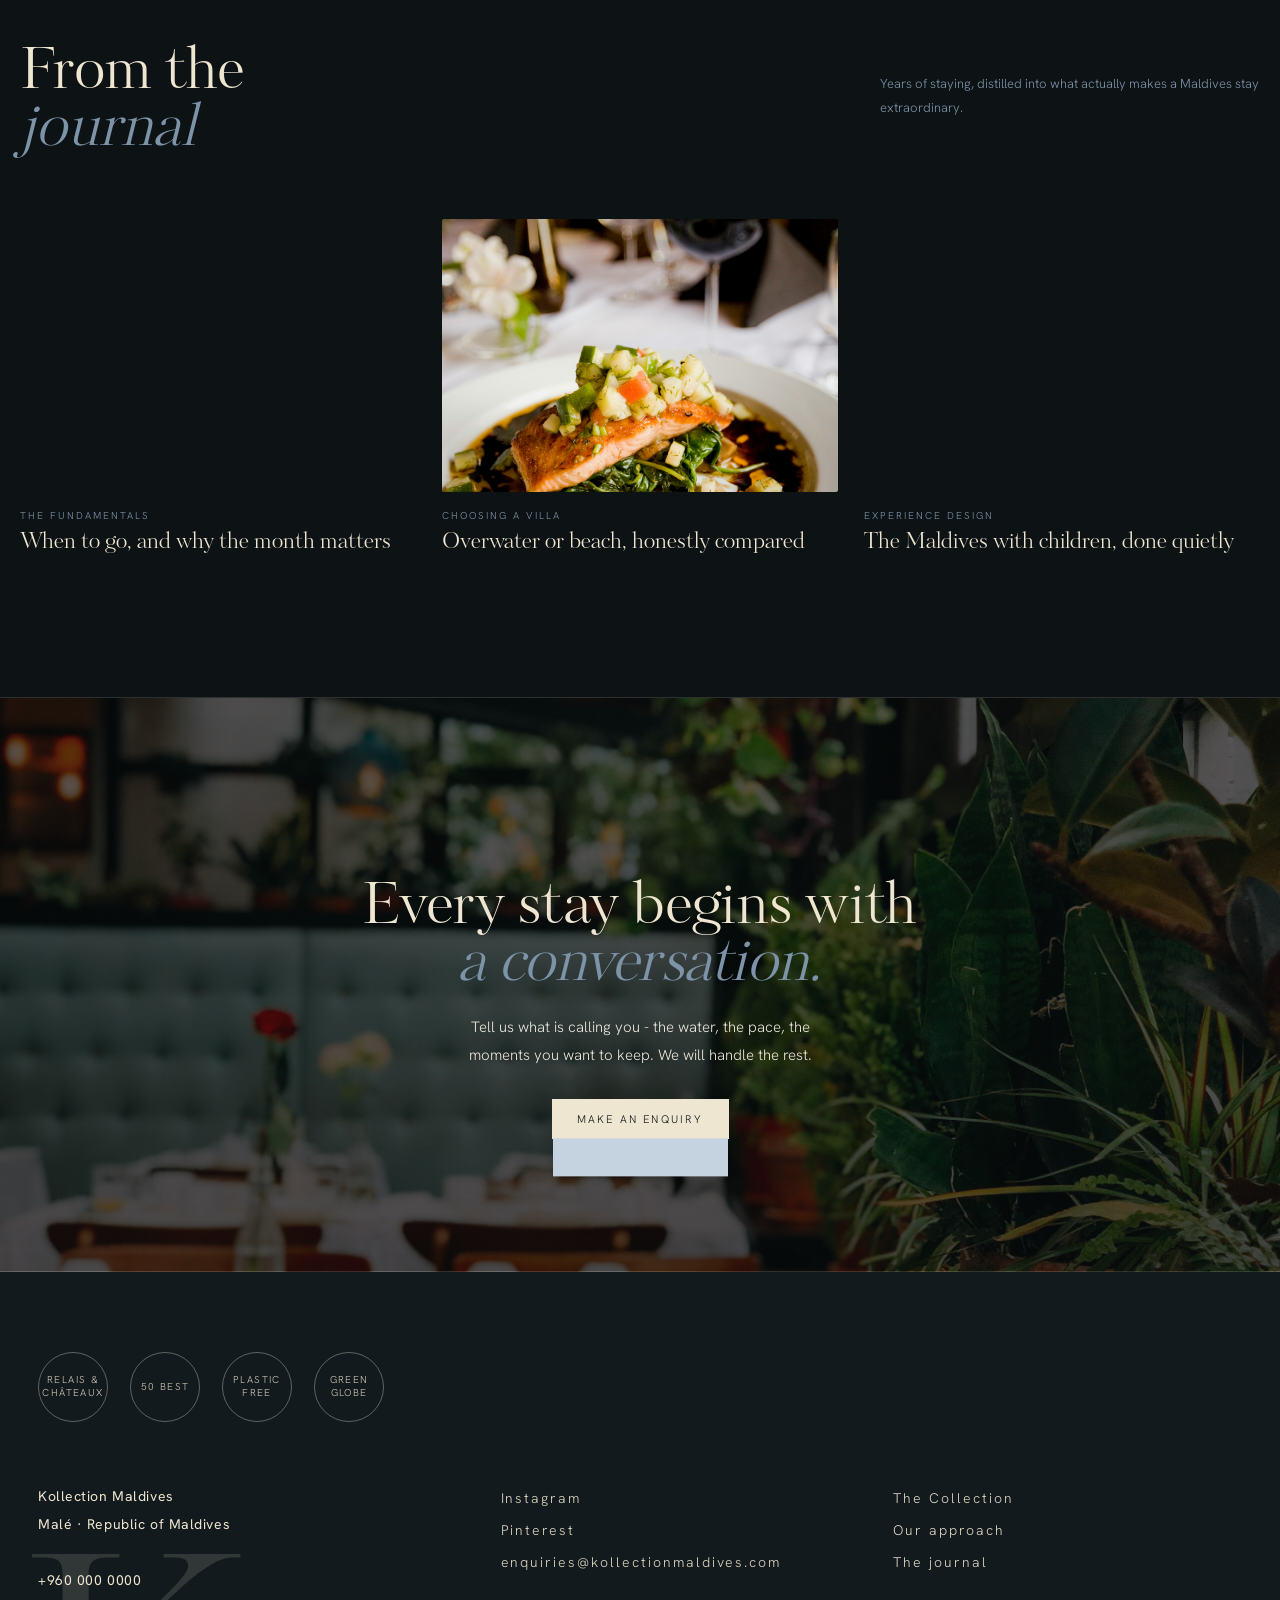
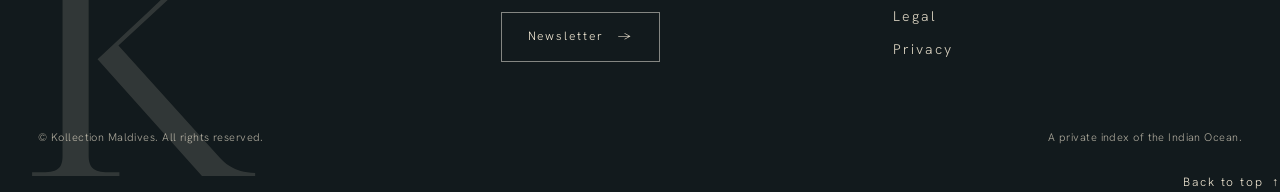
==== commit e8adc248: "update hp metatitle 3" ====
--- a/index.html
+++ b/index.html
@@ -3,7 +3,7 @@
   <head>
     <meta charset="UTF-8" />
     <meta name="viewport" content="width=device-width, initial-scale=1.0" />
-    <title>Kollection Maldives · A private index of the Indian Ocean !</title>
+    <title>Kollection Maldives</title>
 
     <!-- ============================================================= -->
     <!-- HEADLINE FONT - Kudryashev Display (Adobe Fonts / Typekit)     -->
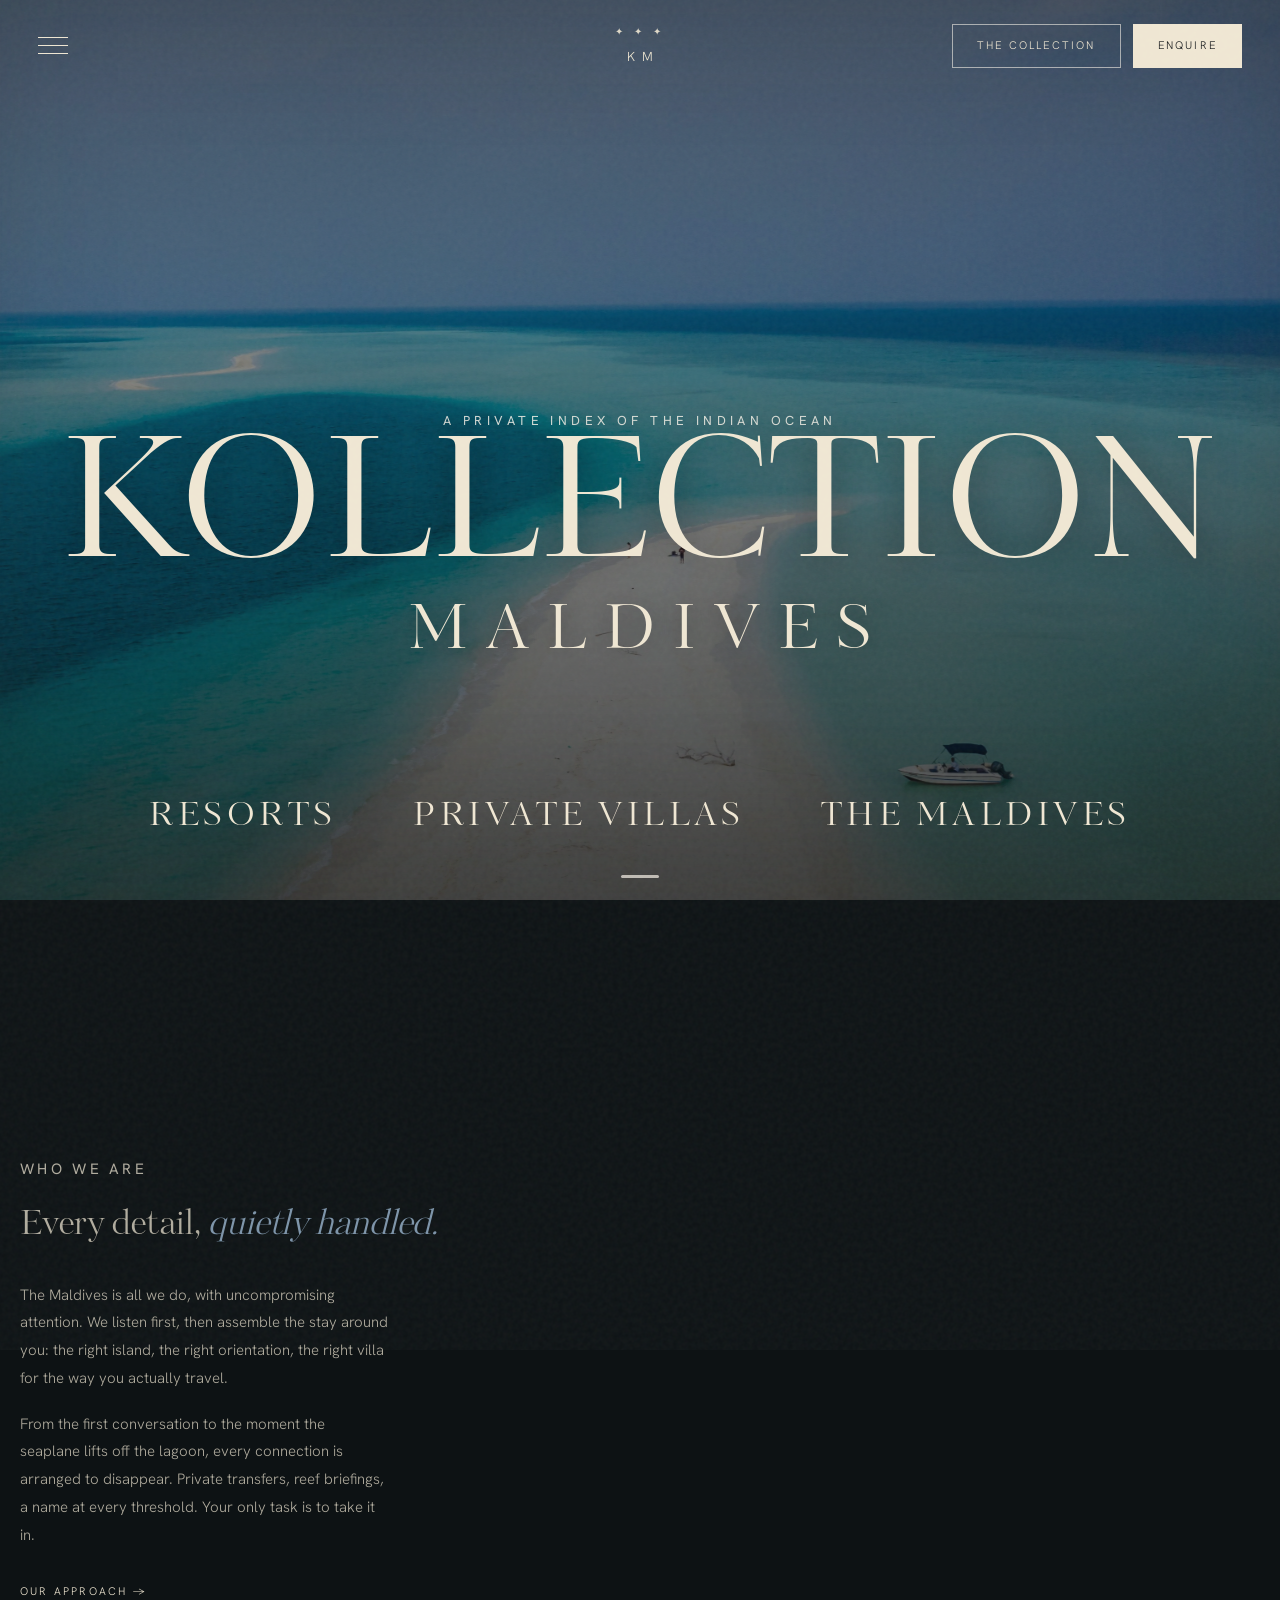
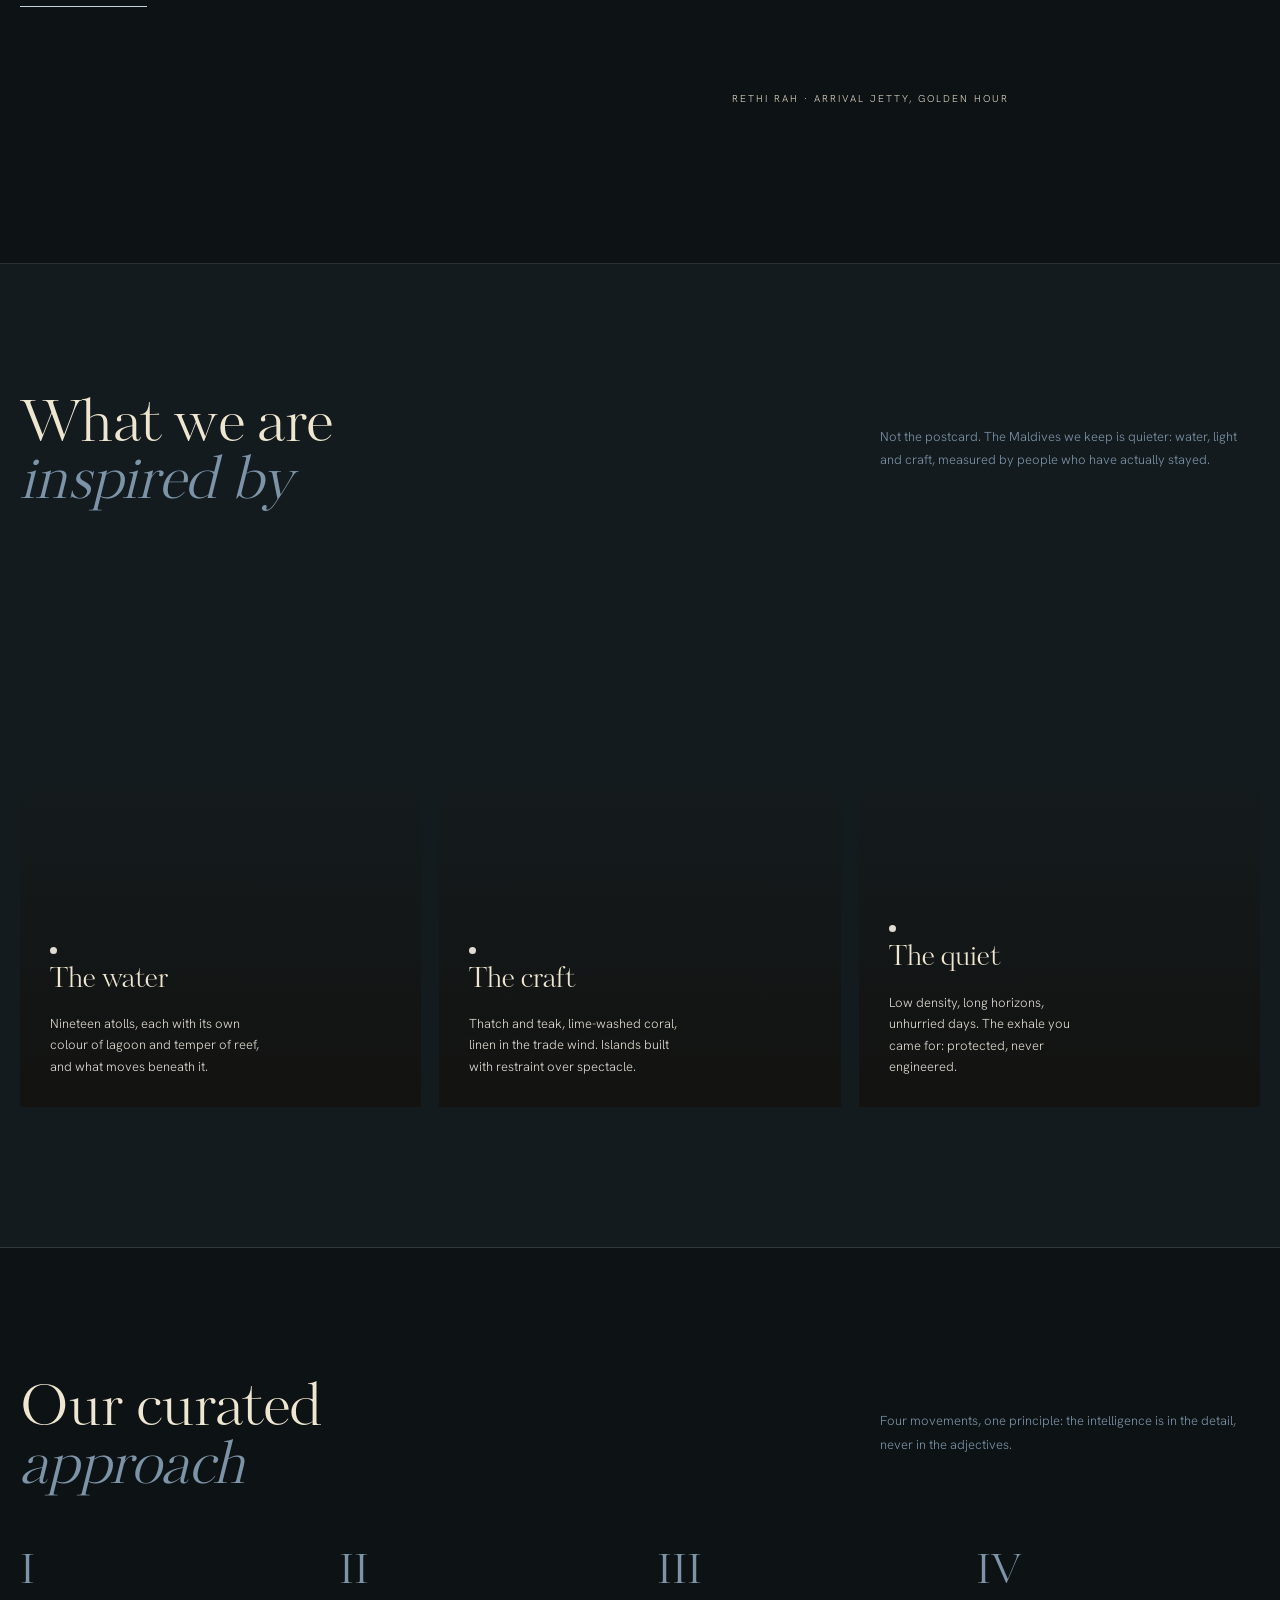
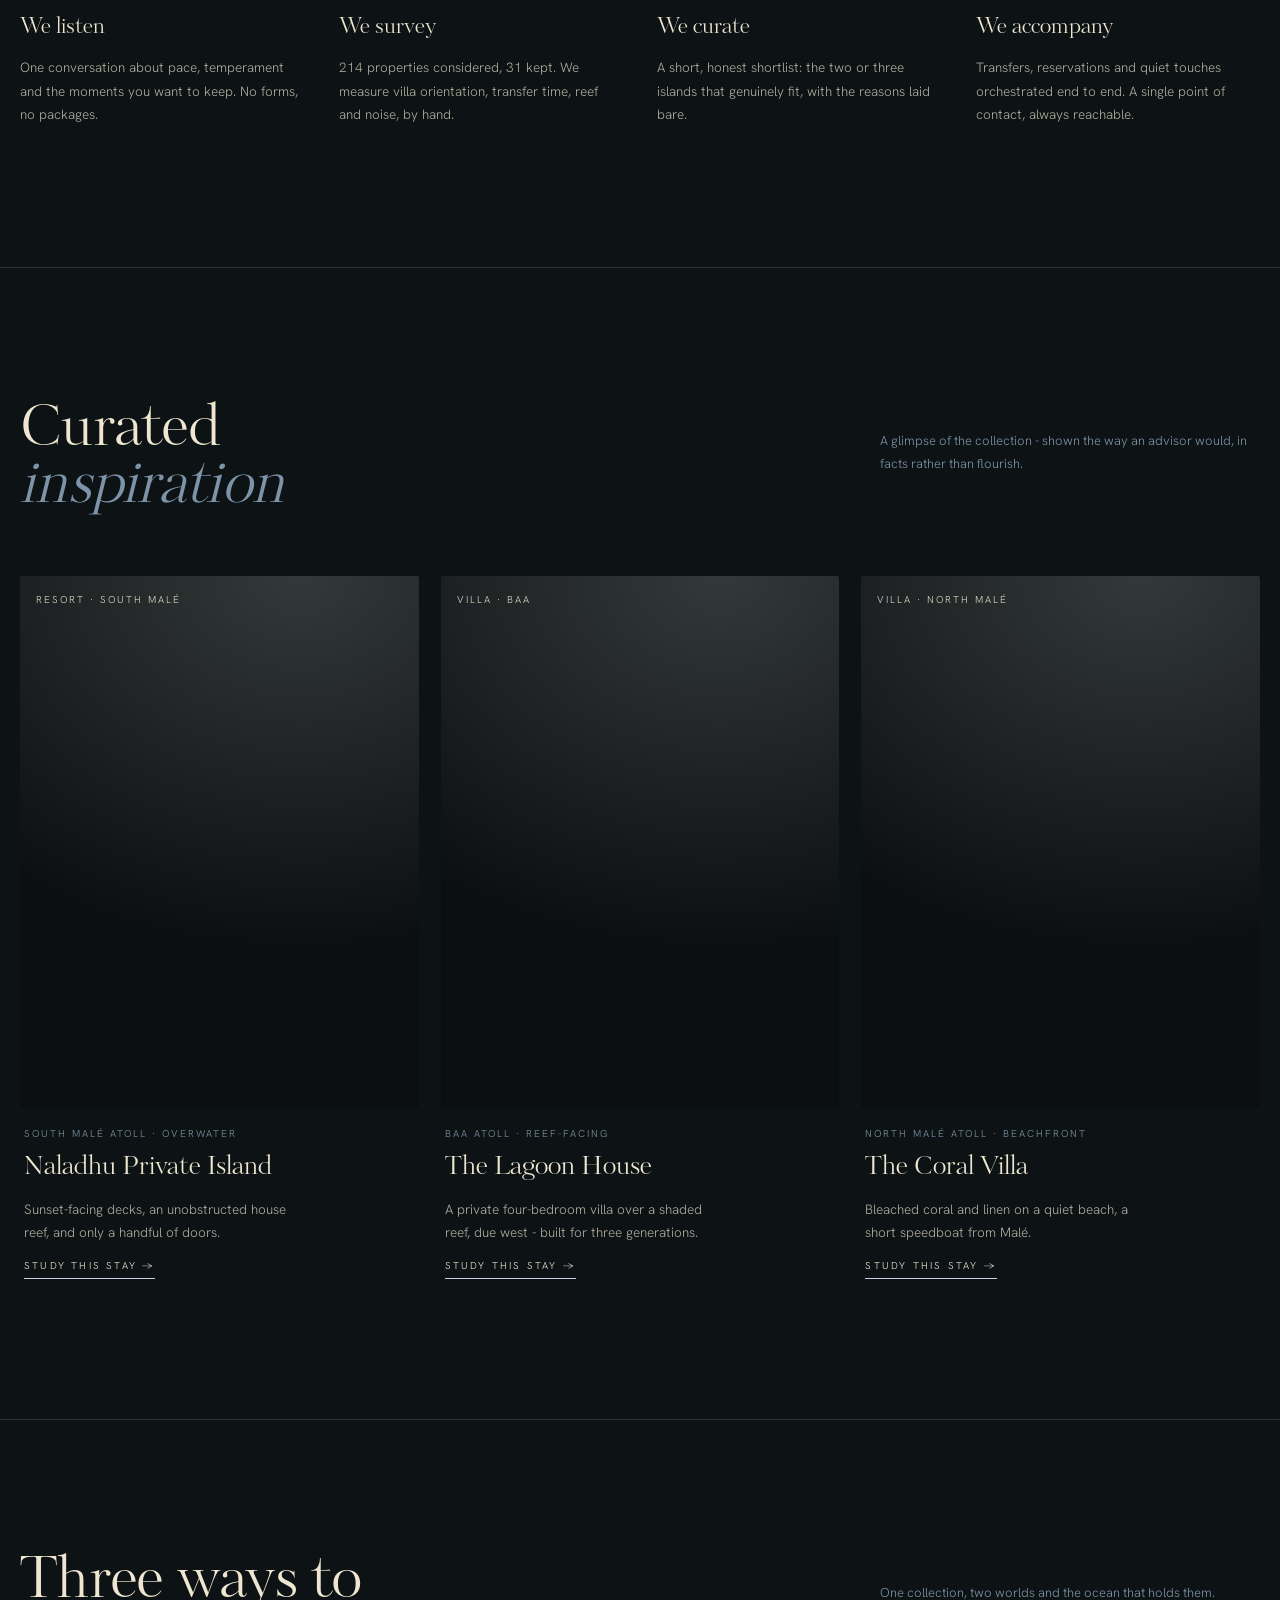
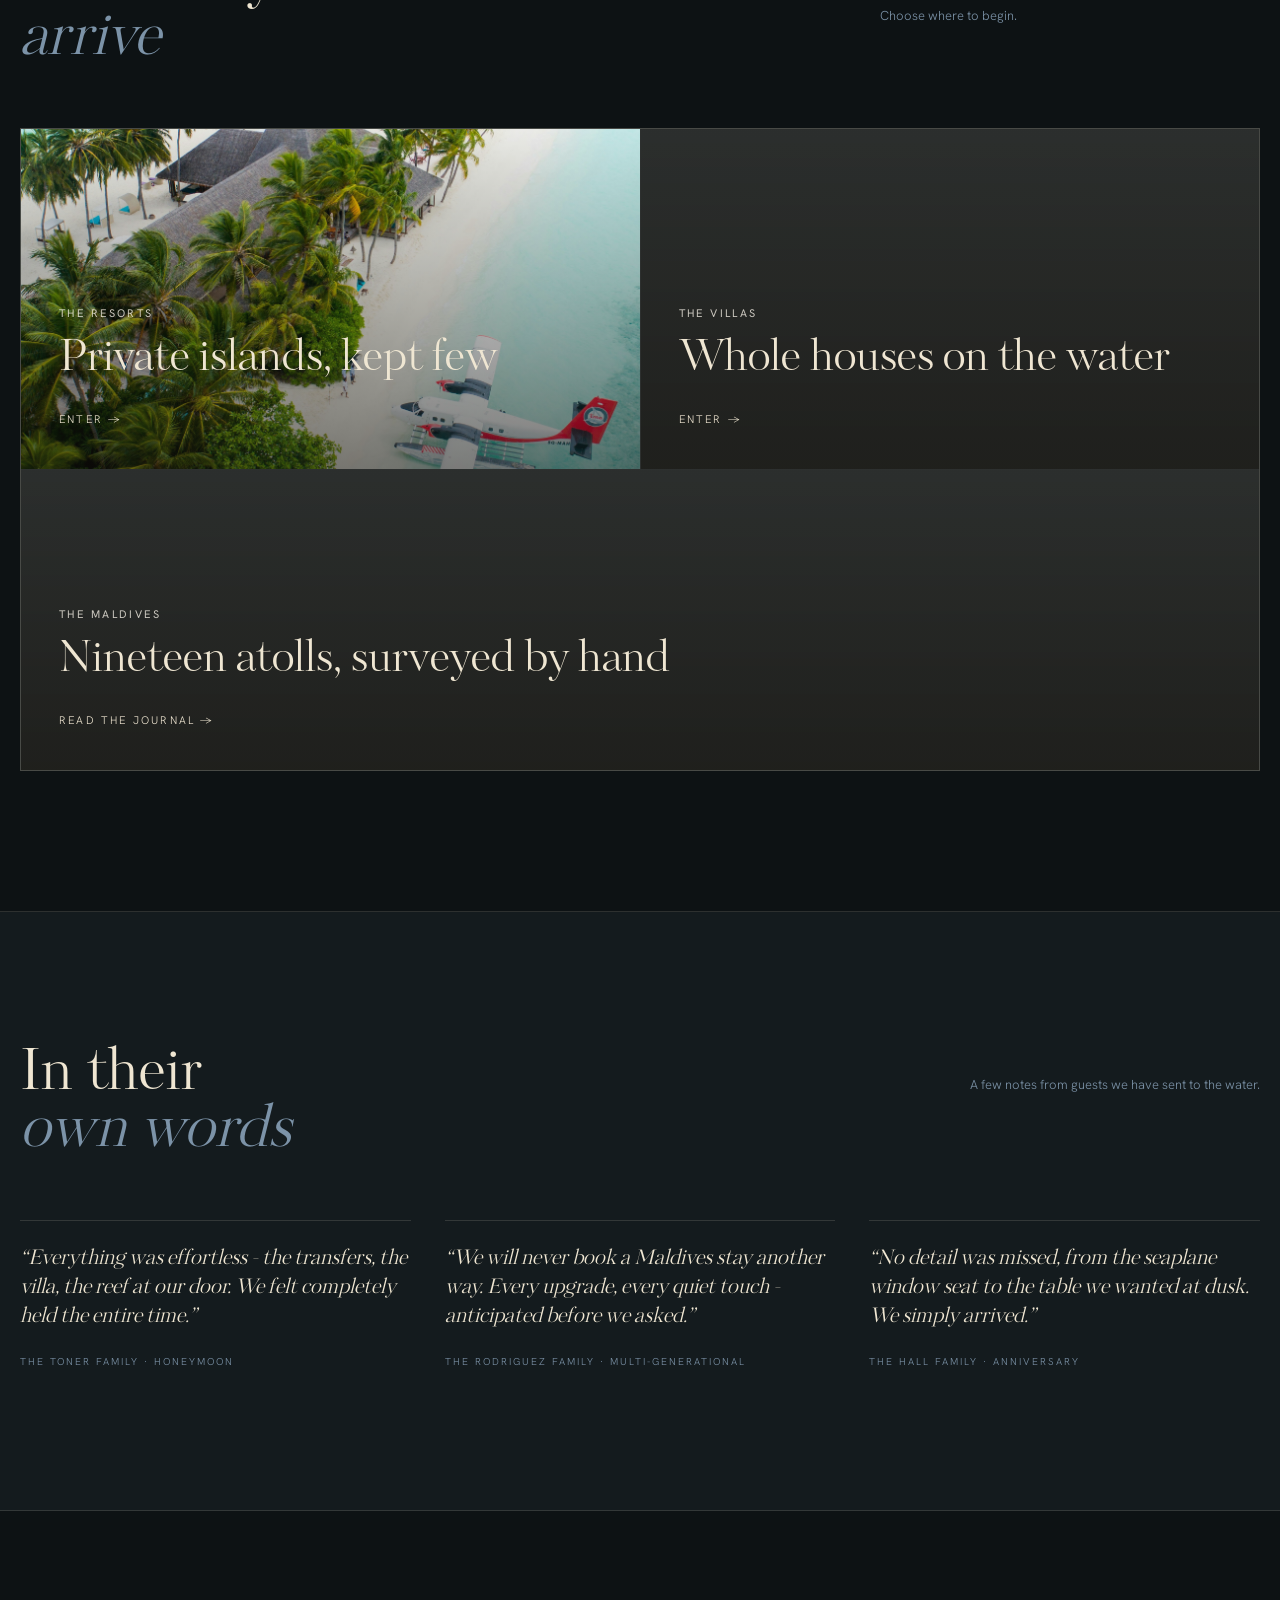
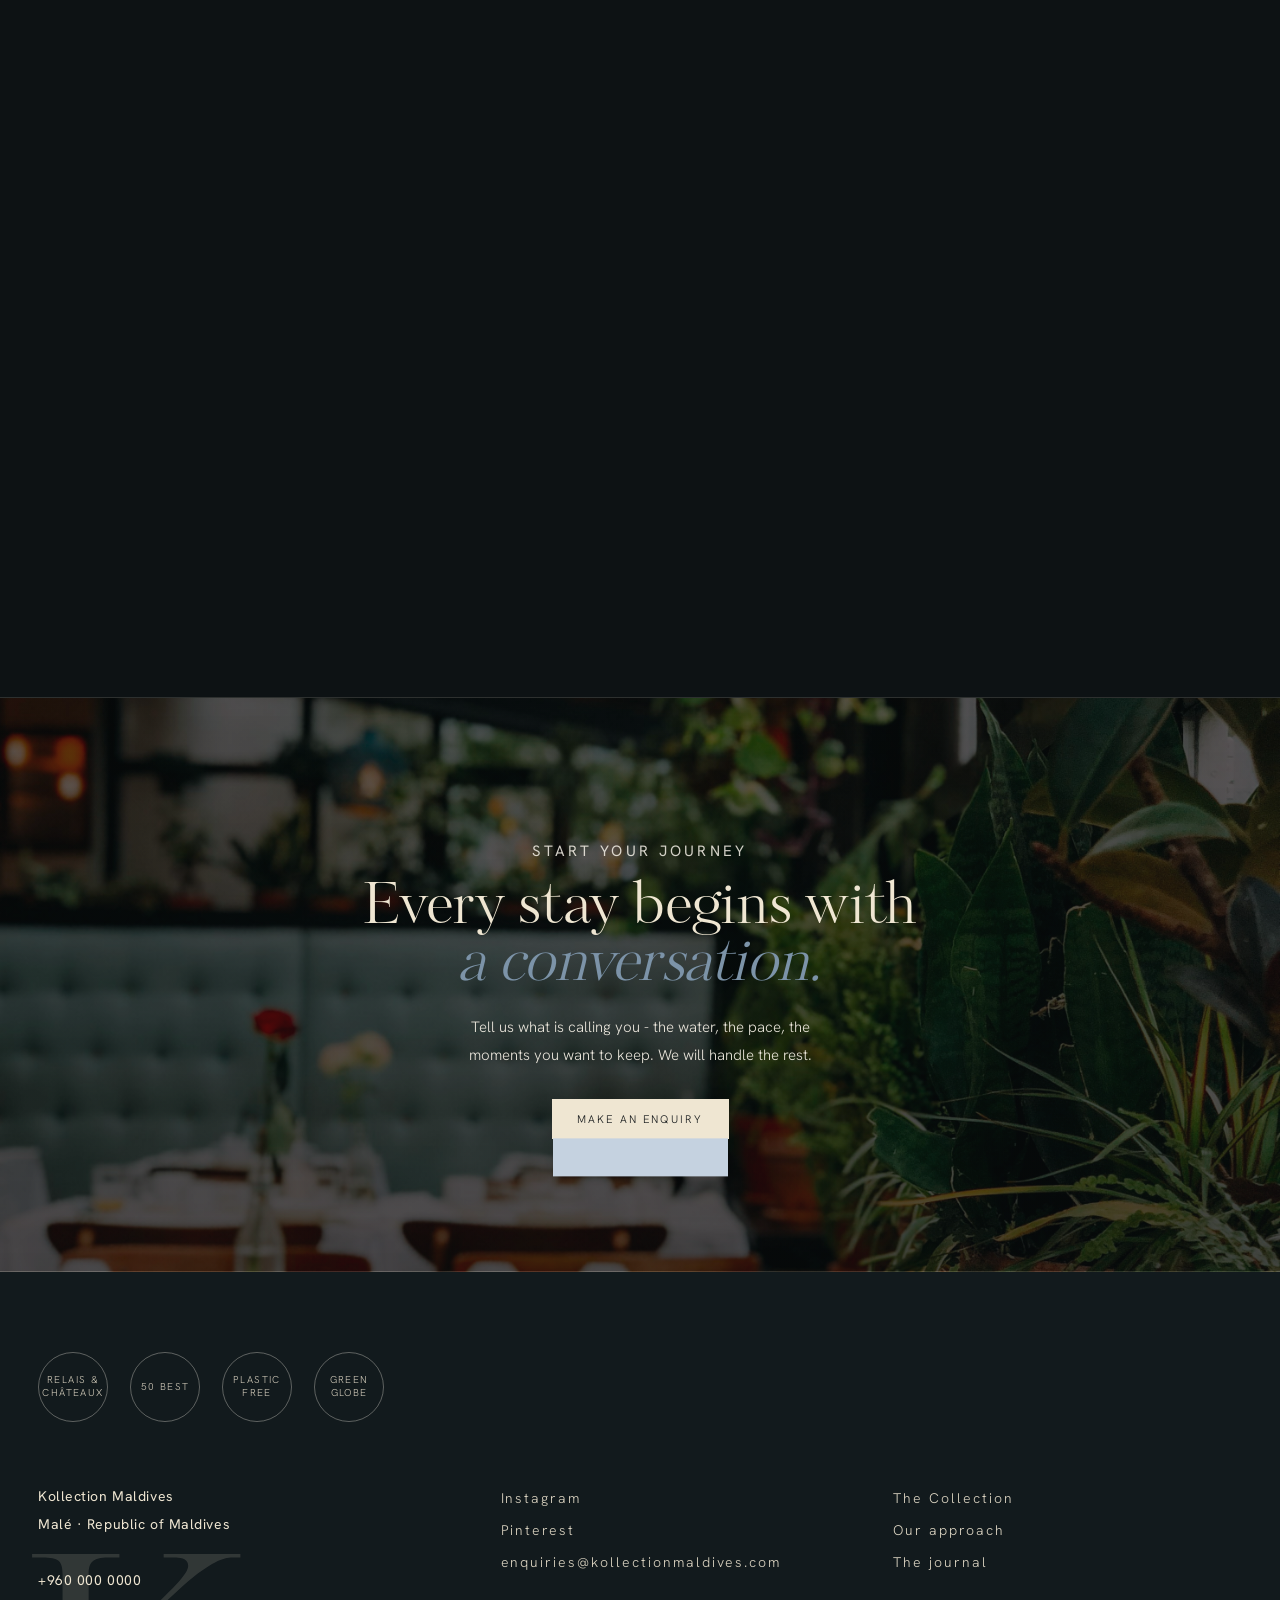
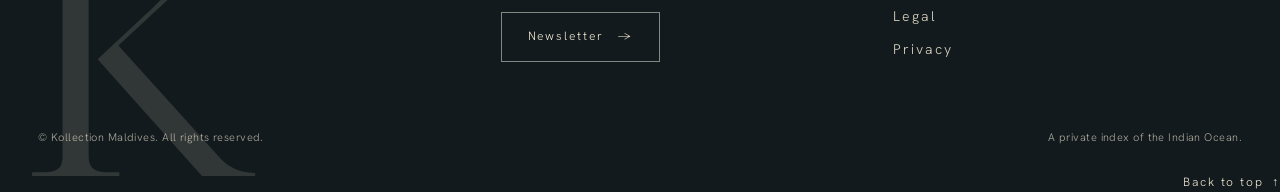
==== commit 40fcebc6: "update metatitle" ====
--- a/index.html
+++ b/index.html
@@ -3,7 +3,7 @@
   <head>
     <meta charset="UTF-8" />
     <meta name="viewport" content="width=device-width, initial-scale=1.0" />
-    <title>Kollection Maldives</title>
+    <title>Kollection Maldives - The best website about Maldives</title>
 
     <!-- ============================================================= -->
     <!-- HEADLINE FONT - Kudryashev Display (Adobe Fonts / Typekit)     -->
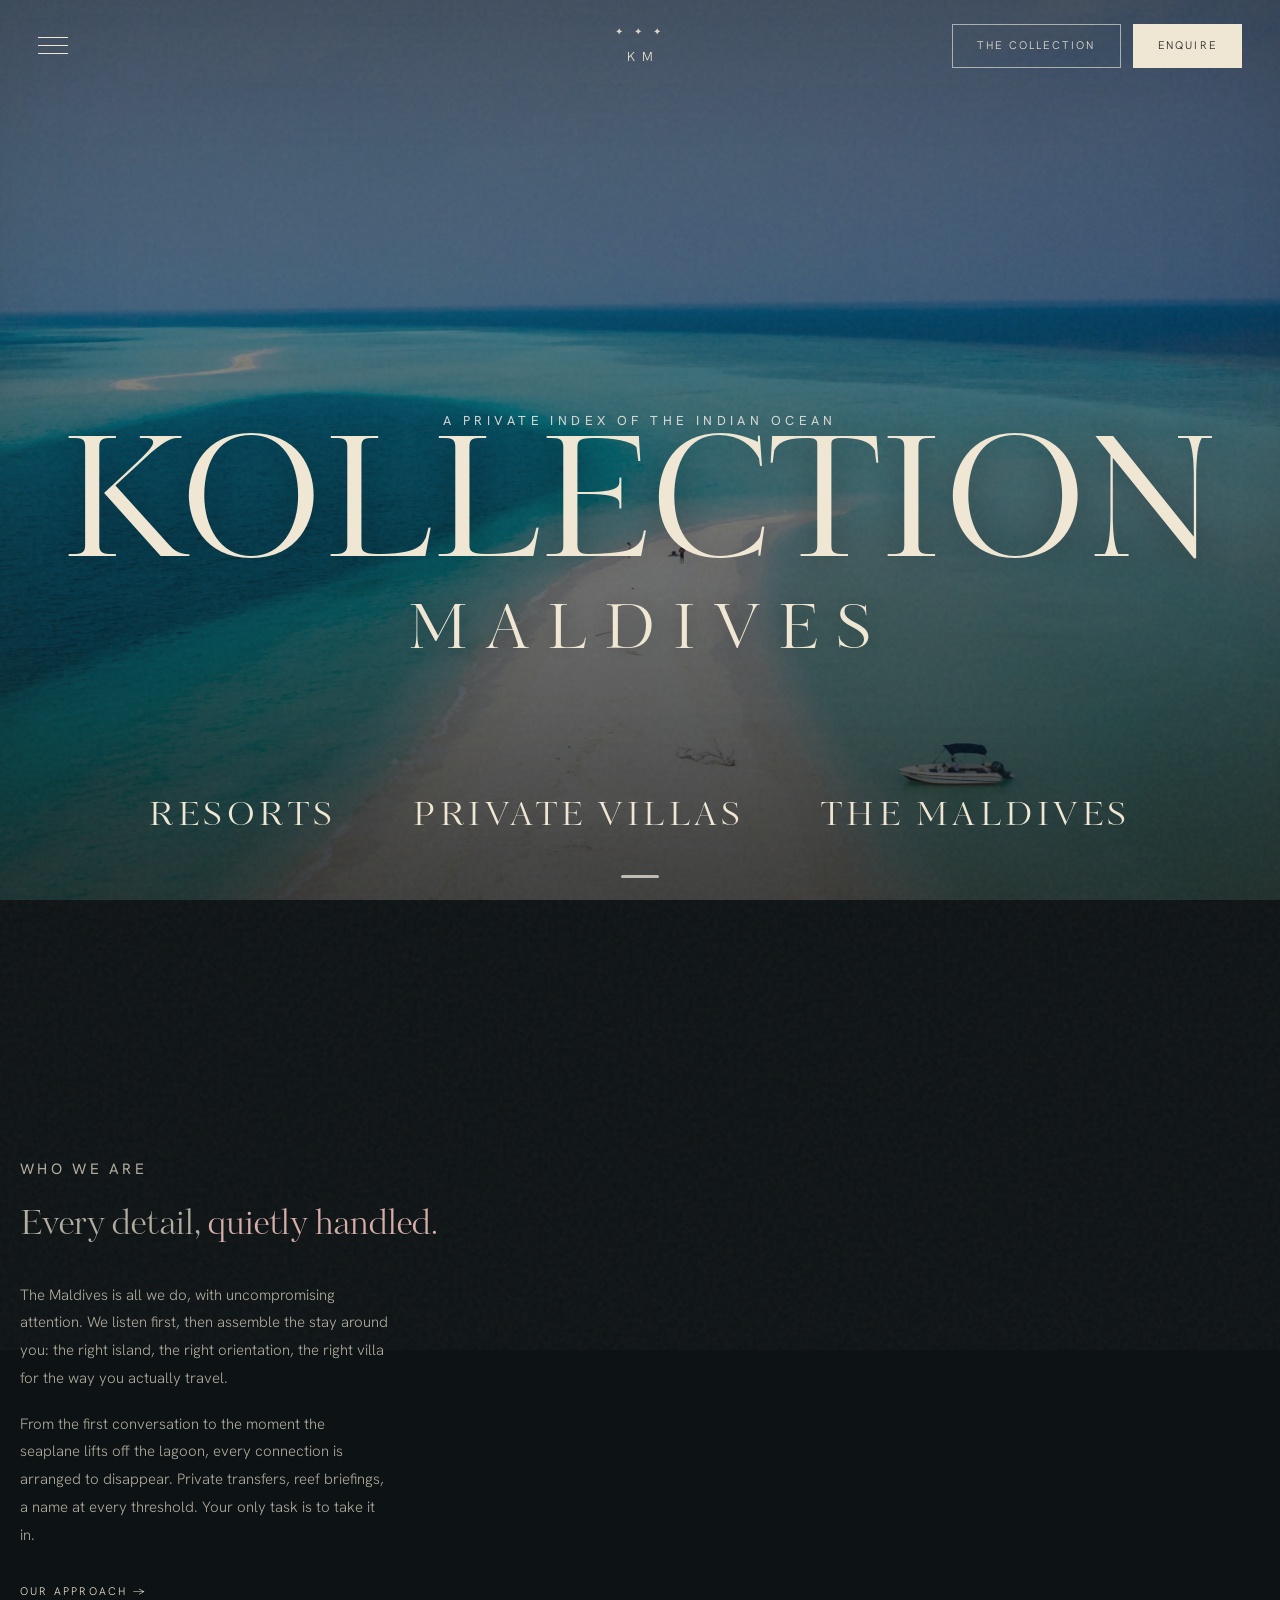
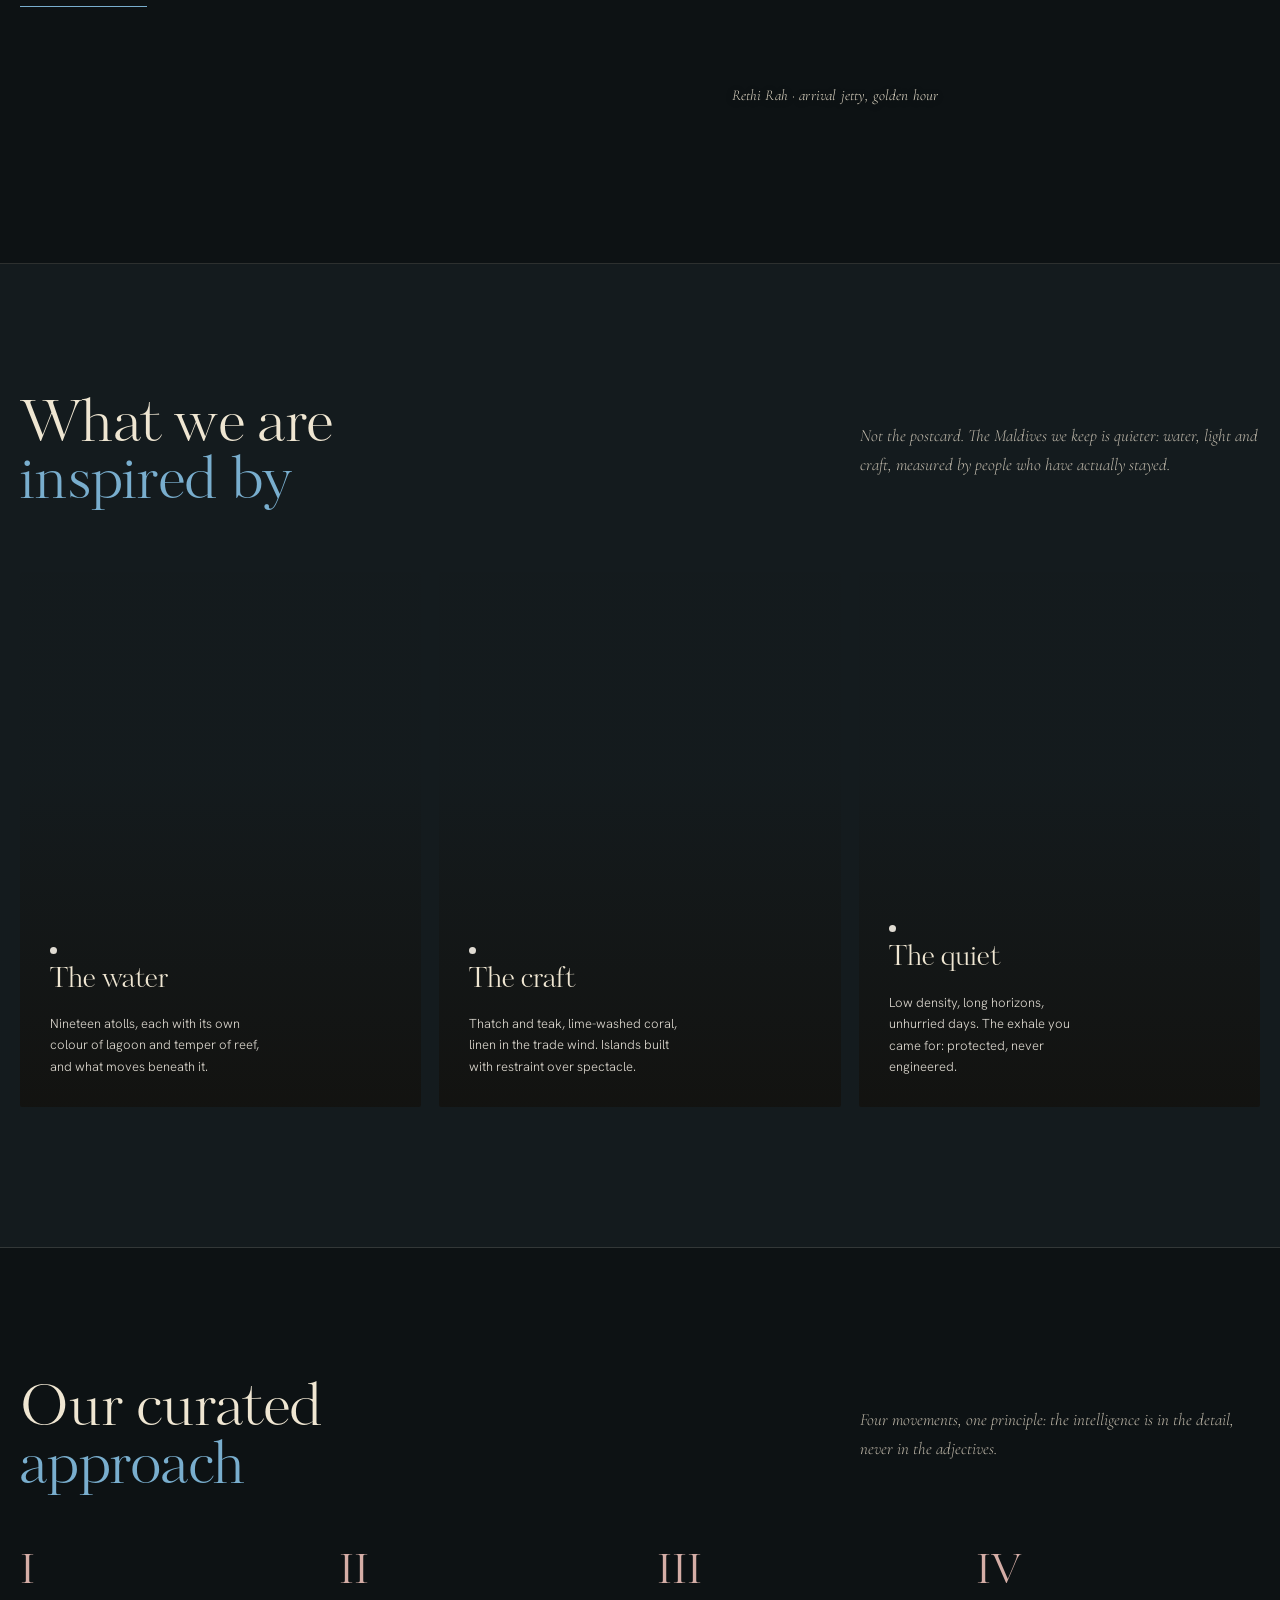
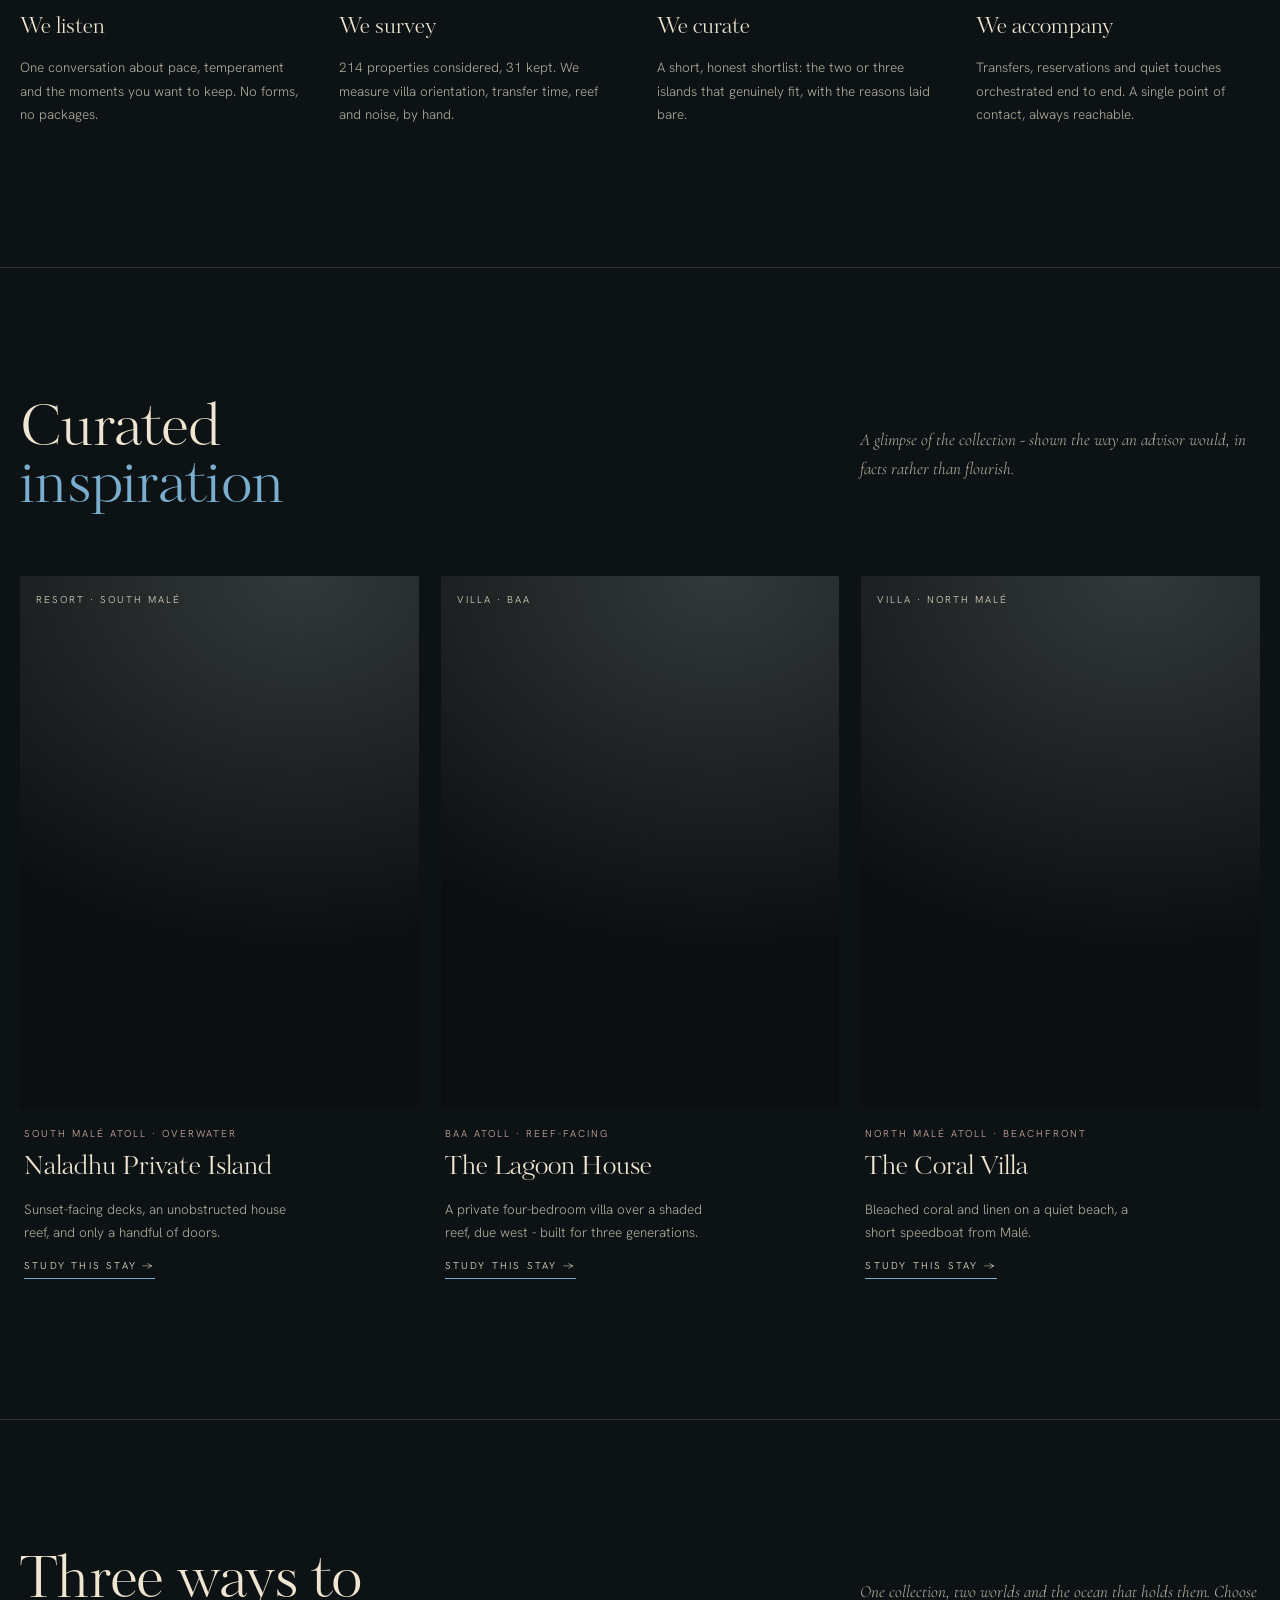
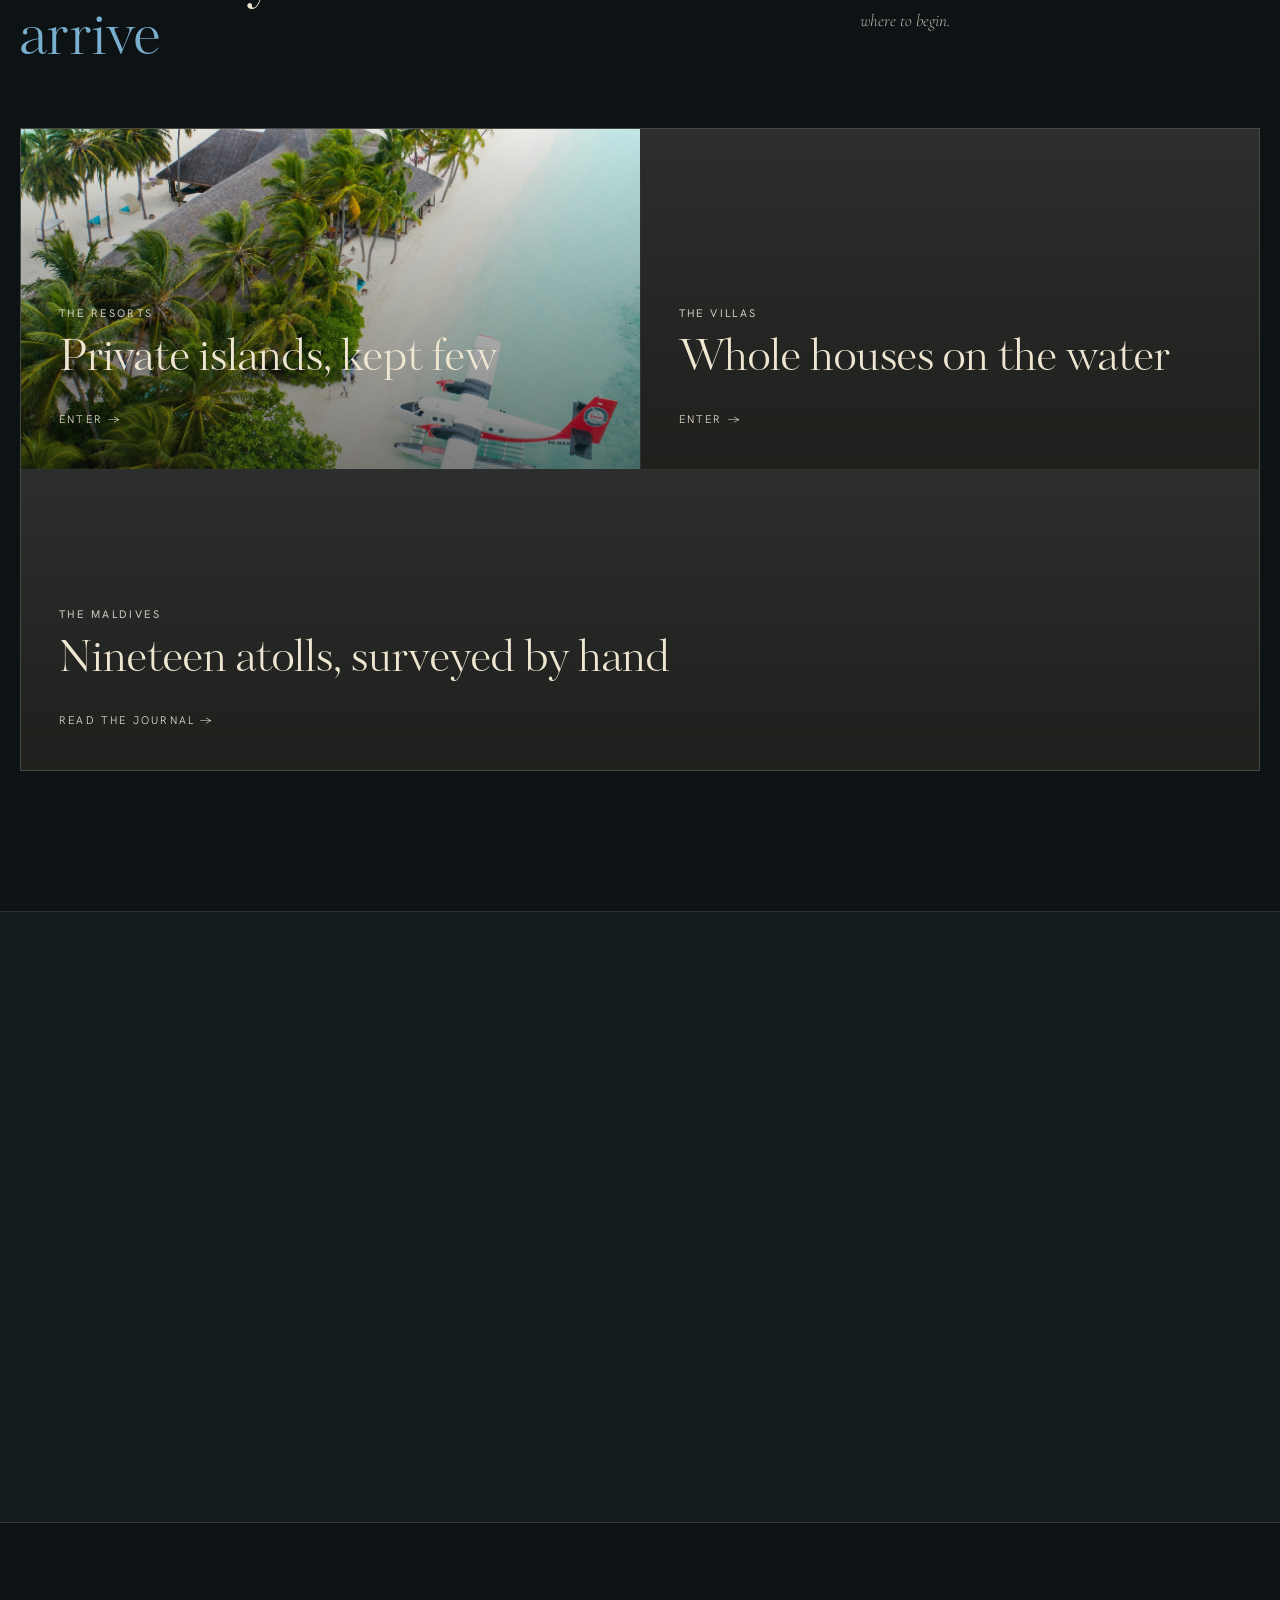
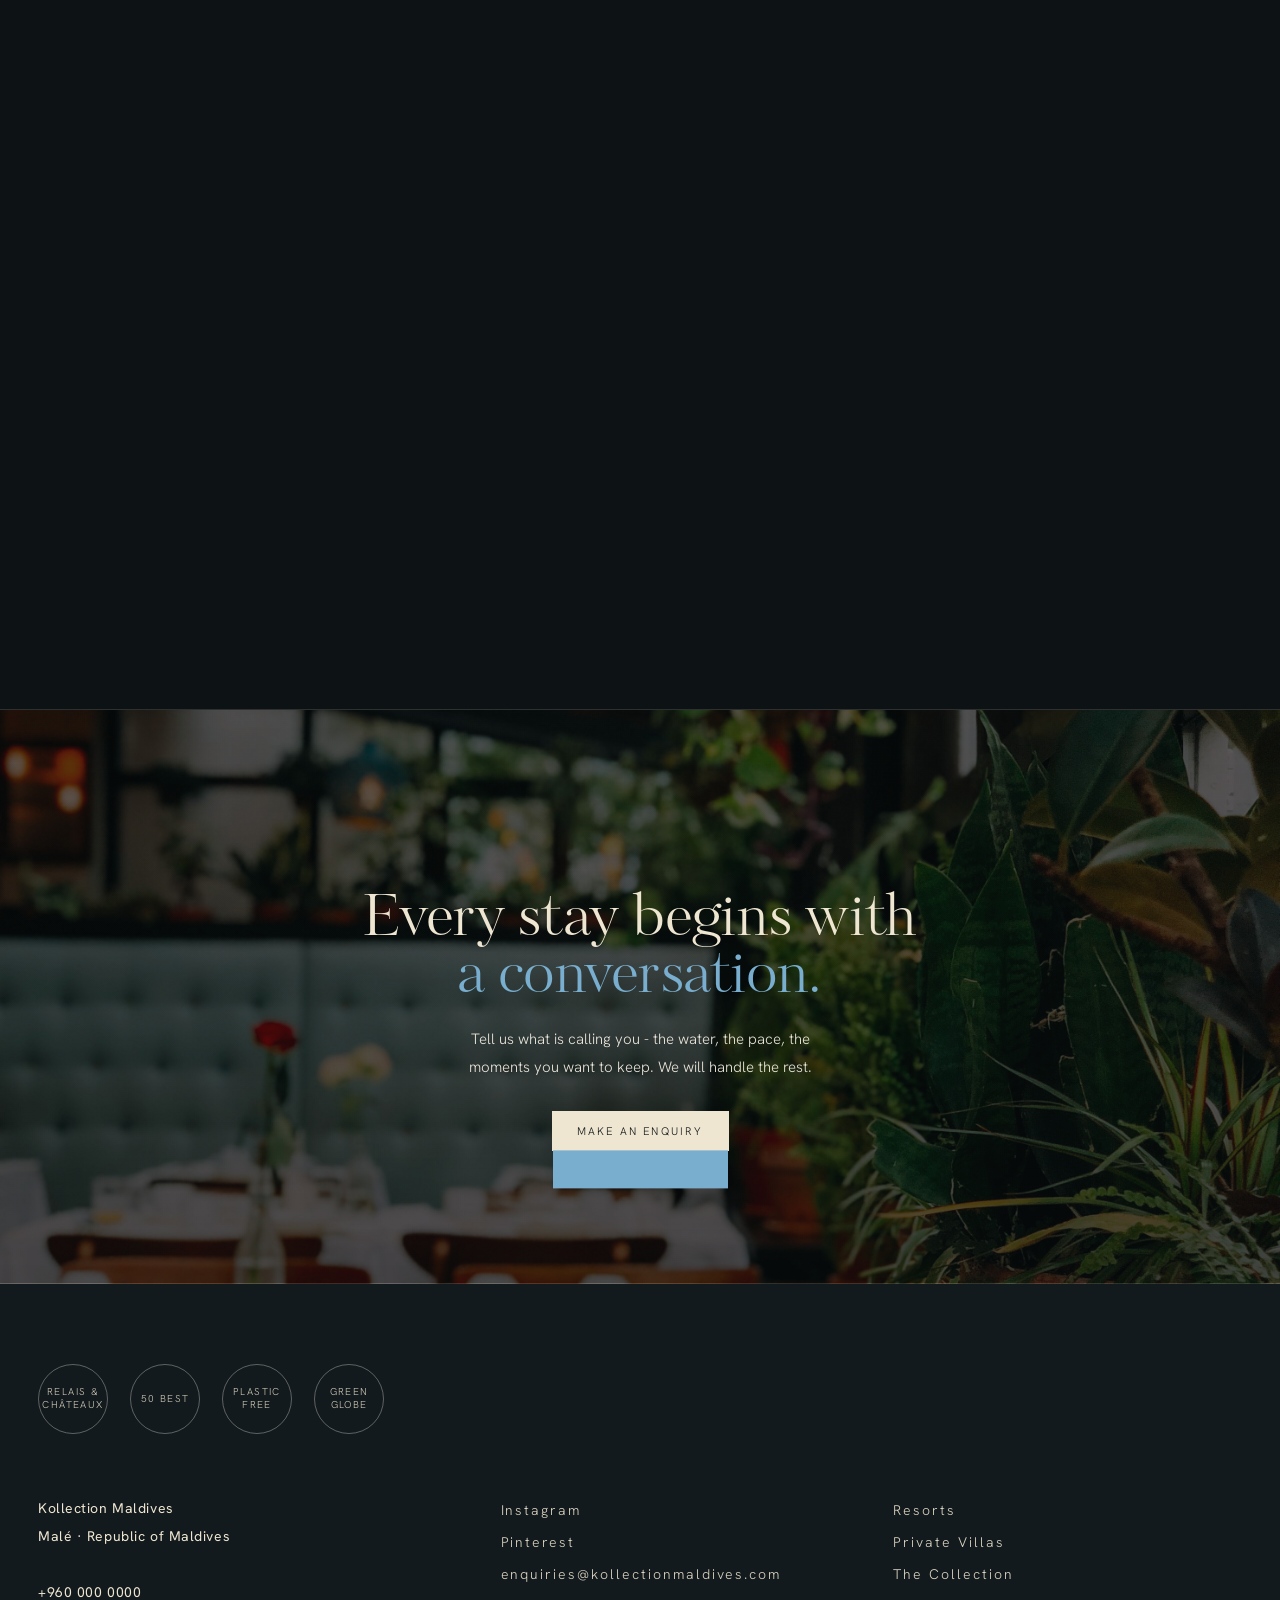
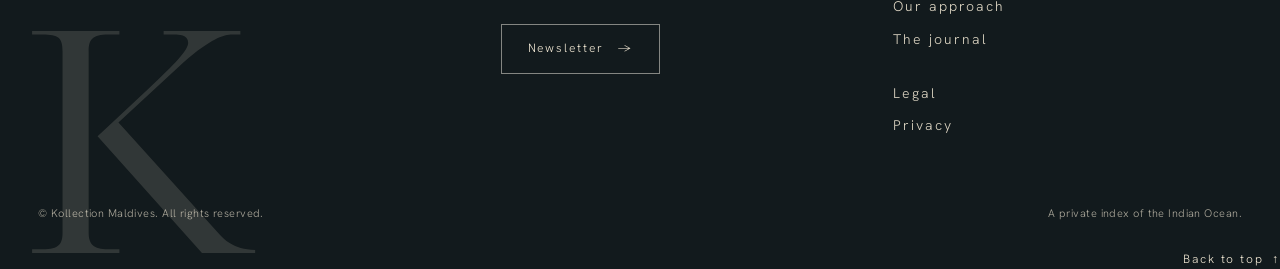
==== commit 5313ee2e: "migrated to the triad + link all pages" ====
--- a/index.html
+++ b/index.html
@@ -3,20 +3,12 @@
   <head>
     <meta charset="UTF-8" />
     <meta name="viewport" content="width=device-width, initial-scale=1.0" />
-    <title>Kollection Maldives - The best website about Maldives</title>
-
-    <!-- ============================================================= -->
-    <!-- HEADLINE FONT - Kudryashev Display (Adobe Fonts / Typekit)     -->
-    <!-- Paste your Adobe Fonts web-project kit link below and then    -->
-    <!-- set  --display: "kudryashev-display", ...  in :root.          -->
-    <!-- e.g.  <link rel="stylesheet" href="https://use.typekit.net/XXXXXXX.css"> -->
-    <!-- Until then we render a close didone look-alike (Bodoni Moda).  -->
-    <!-- ============================================================= -->
+    <title>Kollection Maldives — A private index of the Indian Ocean</title>
 
     <link rel="preconnect" href="https://fonts.googleapis.com" />
     <link rel="preconnect" href="https://fonts.gstatic.com" crossorigin />
     <link
-      href="https://fonts.googleapis.com/css2?family=Hanken+Grotesk:wght@300;400;500&display=swap"
+      href="https://fonts.googleapis.com/css2?family=Hanken+Grotesk:wght@300;400;500&family=Cormorant+Garamond:ital,wght@1,400;1,500&display=swap"
       rel="stylesheet"
     />
     <style>
@@ -47,11 +39,14 @@
         --sig: #4f4636;
         --sig-accent: #93826b;
 
-        /* -- type -- */
-        --display:
-          "Kudryashev Display", "Bodoni Moda", Georgia, serif; /* swap to kudryashev-display once kit is in */
+        /* -- type — the Kollection triad (Space Mono retired Jul 2026) -- */
+        --display: "Kudryashev Display", Georgia, serif;
         --sans:
           "Hanken Grotesk", "Helvetica Neue", Helvetica, Arial, sans-serif;
+        --label:
+          "Hanken Grotesk", "Helvetica Neue", Helvetica, Arial, sans-serif;
+        --caption: "Cormorant Garamond", Georgia, serif;
+        --mono: var(--label); /* legacy alias — keeps old rules on the label face */
 
         --track: 0.22em;
         --ease: cubic-bezier(0.22, 0.61, 0.36, 1);
@@ -84,6 +79,7 @@
         padding: 0 38px;
       }
       .eyebrow {
+        font-family: var(--label);
         font-size: 11px;
         letter-spacing: var(--track);
         text-transform: uppercase;
@@ -192,6 +188,7 @@
       .burger {
         cursor: pointer;
         width: 30px;
+        display: block;
       }
       .burger span {
         display: block;
@@ -386,14 +383,16 @@
         max-width: 16ch;
       }
       h2 em {
+        font-style: normal; /* Kudryashev has no italic — colour, not slant */
+        color: var(--stone);
+      }
+      .sec-note {
+        font-family: var(--caption);
         font-style: italic;
+        font-size: 17px;
         color: var(--stone);
-      }
-      .sec-note {
-        font-size: 13px;
-        color: var(--stone);
-        max-width: 380px;
-        line-height: 1.8;
+        max-width: 400px;
+        line-height: 1.7;
       }
 
       /* WHO WE ARE - editorial split */
@@ -411,7 +410,7 @@
         margin-bottom: 30px;
       }
       .editorial .lede em {
-        font-style: italic;
+        font-style: normal;
         color: var(--stone);
       }
       .editorial p + p {
@@ -454,11 +453,13 @@
         position: absolute;
         left: 18px;
         bottom: 16px;
-        font-size: 10px;
-        letter-spacing: 0.2em;
-        text-transform: uppercase;
+        font-family: var(--caption);
+        font-style: italic;
+        font-size: 15px;
+        letter-spacing: 0.01em;
         color: var(--cream);
-        opacity: 0.92;
+        opacity: 0.94;
+        text-shadow: 0 1px 10px rgba(8, 11, 13, 0.5);
       }
       .figure .ph {
         position: absolute;
@@ -710,11 +711,11 @@
         padding-top: 26px;
       }
       .quote p {
-        font-family: var(--display);
+        font-family: var(--caption);
         font-weight: 400;
         font-style: italic;
-        font-size: 20px;
-        line-height: 1.45;
+        font-size: 22px;
+        line-height: 1.5;
       }
       .quote .who {
         margin-top: 20px;
@@ -1200,25 +1201,27 @@
         color: var(--cream);
       }
 
-      /* ===================== DARK THEME (v4 palette) ===================== */
+      /* ===================== DARK THEME (shared Kollection palette — matches resort-page-v3 / villa-page) ===================== */
       :root {
         --paper: #0d1214;
         --paper-2: #141b1e;
         --cream: #efe6d2;
         --ink: #efe6d2;
-        --stone: #7c93a8;
-        --coral: #c5d2e0;
+        --soft: rgba(239, 230, 210, 0.78);
+        --stone: #d4ada6;
+        --accent: #79aece;
+        --coral: #79aece;
         --hairline: rgba(239, 230, 210, 0.14);
         --sig: #121a1d;
-        --sig-accent: #7c93a8;
+        --sig-accent: #d4ada6;
       }
       body {
         background: var(--paper);
         color: var(--ink);
       }
       ::selection {
-        background: #c5d2e0;
-        color: #14181a;
+        background: #79aece;
+        color: #0d1214;
       }
       .grain {
         mix-blend-mode: screen;
@@ -1243,24 +1246,32 @@
         color: rgba(239, 230, 210, 0.72);
       }
       .editorial .lede em,
-      .sec-note,
       .stay .meta .atoll,
       .entry .kicker,
       .quote .who,
       .eyebrow {
-        color: #7c93a8;
+        color: var(--stone);
+      }
+      .sec-note {
+        color: var(--soft);
       }
       h2 em {
-        color: #7c93a8;
-      }
-      /* accents: burnt coral -> powder / champagne */
+        color: var(--accent);
+      }
+      /* accents: burnt coral -> lagoon blue (shared accent) */
       .more,
       .stay .meta .view {
-        border-bottom-color: #c5d2e0;
+        border-bottom-color: var(--accent);
       }
       .more:hover,
       .stay:hover .meta .view {
-        color: #c5d2e0;
+        color: var(--accent);
+      }
+      /* dark theme: hover fill is cream, so hover type must go dark */
+      .btn:hover,
+      .btn:focus-visible,
+      .topbar.scrolled .btn:hover {
+        color: #14181a;
       }
       .btn.solid {
         background: #efe6d2;
@@ -1270,7 +1281,7 @@
         color: #14181a;
       }
       .btn.solid::before {
-        background: #c5d2e0;
+        background: #79aece;
       }
       /* sticky header on dark */
       .topbar.scrolled {
@@ -1294,7 +1305,7 @@
         background: var(--cream);
       }
       .topbar.scrolled .btn:hover {
-        color: var(--ink);
+        color: #14181a; /* fill is cream — type must go dark */
       }
       .topbar.scrolled .btn.solid {
         background: #efe6d2;
@@ -1658,9 +1669,9 @@
       <div class="vignette"></div>
 
       <nav class="topbar">
-        <div class="burger" role="button" tabindex="0" aria-label="Open menu">
+        <a class="burger" href="nav.html" aria-label="Open menu">
           <span></span><span></span><span></span>
-        </div>
+        </a>
         <div class="crest reveal h1">
           <div class="stars">✦ ✦ ✦</div>
           <div class="km">KM</div>
@@ -1682,8 +1693,8 @@
       </div>
 
       <nav class="categories reveal h3">
-        <a class="cat" data-c="resorts" href="#collection">Resorts</a>
-        <a class="cat" data-c="villas" href="#collection">Private villas</a>
+        <a class="cat" data-c="resorts" href="resort-page-v3.html">Resorts</a>
+        <a class="cat" data-c="villas" href="villa-page.html">Private villas</a>
         <a class="cat" data-c="islands" href="#collection">The Maldives</a>
       </nav>
 
@@ -1849,7 +1860,7 @@
           </p>
         </div>
         <div class="stays">
-          <a class="stay reveal" href="#enquire">
+          <a class="stay reveal" href="resort-page-v3.html">
             <div
               style="
                 background-image: url(&quot;pictures/pedro-bariak-lVRolxDY5q0-unsplash.jpg&quot;);
@@ -1869,7 +1880,7 @@
               <span class="view">Study this stay &rarr;</span>
             </div>
           </a>
-          <a class="stay reveal" href="#enquire">
+          <a class="stay reveal" href="villa-page.html">
             <div
               style="
                 background-image: url(&quot;pictures/mike-swigunski-k9Zeq6EH_bk-unsplash.jpg&quot;);
@@ -1889,7 +1900,7 @@
               <span class="view">Study this stay &rarr;</span>
             </div>
           </a>
-          <a class="stay reveal" href="#enquire">
+          <a class="stay reveal" href="villa-page.html">
             <div
               style="
                 background-image: url(&quot;pictures/moosa-haleem-758Km8MAcyI-unsplash.jpg&quot;);
@@ -1924,7 +1935,7 @@
           </p>
         </div>
         <div class="worlds">
-          <a class="world reveal" href="#enquire"
+          <a class="world reveal" href="resort-page-v3.html"
             ><div class="bg bg-resort"></div>
             <div class="scrim"></div>
             <div class="lab">
@@ -1933,7 +1944,7 @@
               <span class="go">Enter &rarr;</span>
             </div></a
           >
-          <a class="world reveal" href="#enquire"
+          <a class="world reveal" href="villa-page.html"
             ><div class="bg bg-villa"></div>
             <div class="scrim"></div>
             <div class="lab">
@@ -2077,7 +2088,9 @@
             </div>
           </div>
           <div>
-            <a class="link" href="#collection">The Collection</a>
+            <a class="link" href="resort-page-v3.html">Resorts</a>
+            <a class="link" href="villa-page.html">Private Villas</a>
+            <a class="link" href="nav.html">The Collection</a>
             <a class="link" href="#approach">Our approach</a>
             <a class="link" href="#">The journal</a>
             <a class="link" href="#" style="margin-top: 22px">Legal</a>
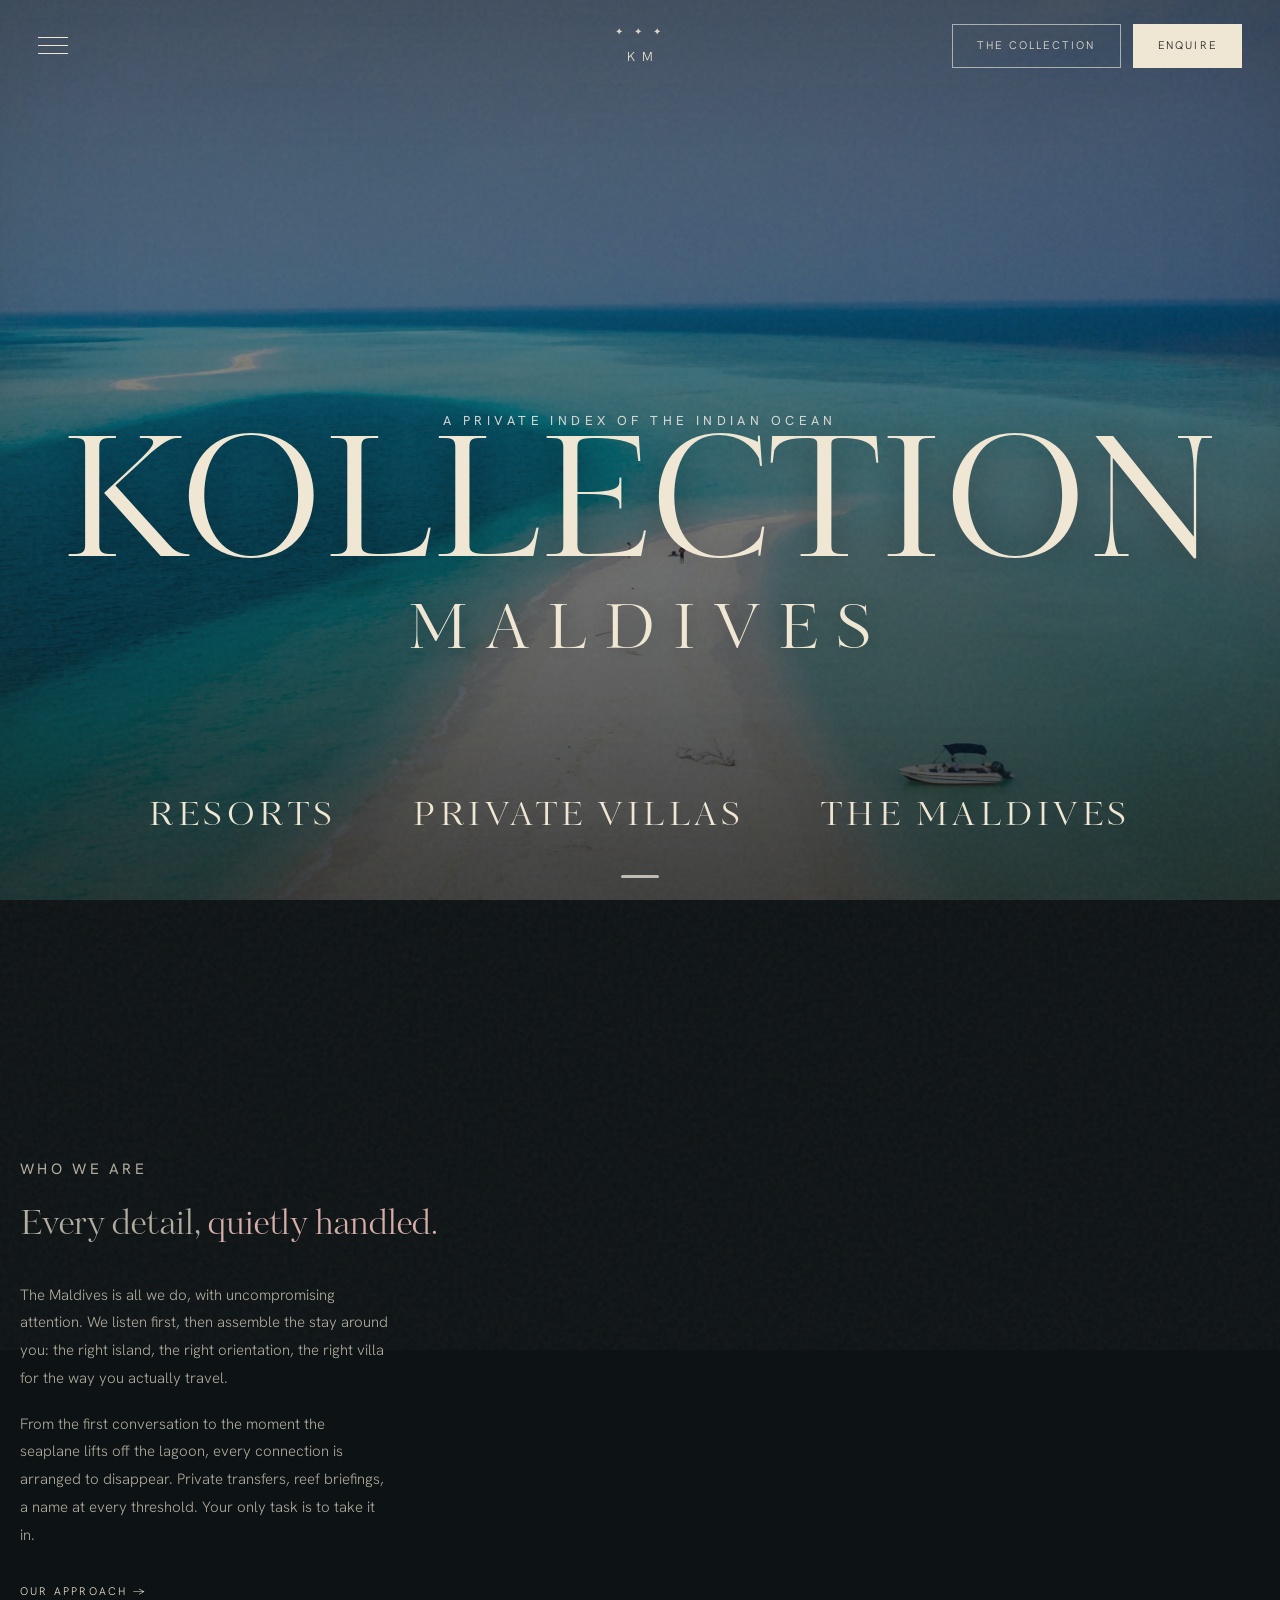
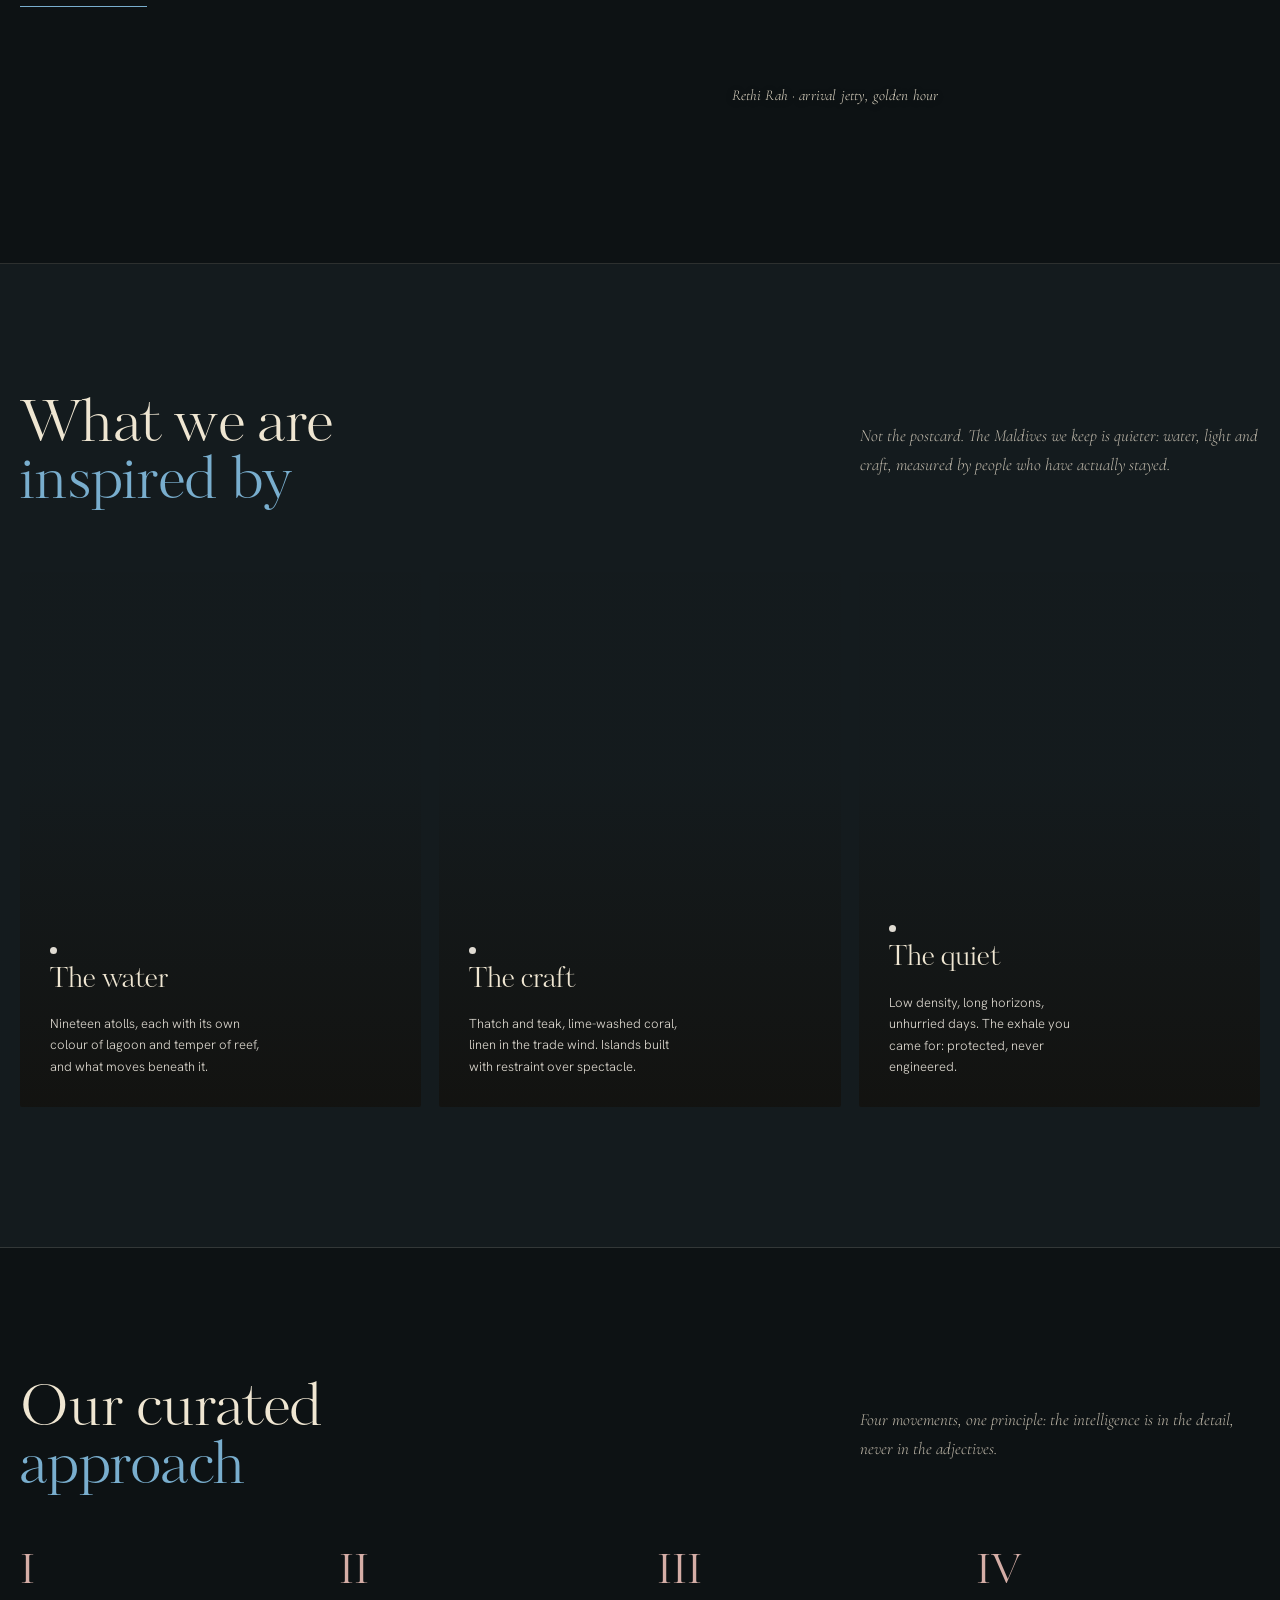
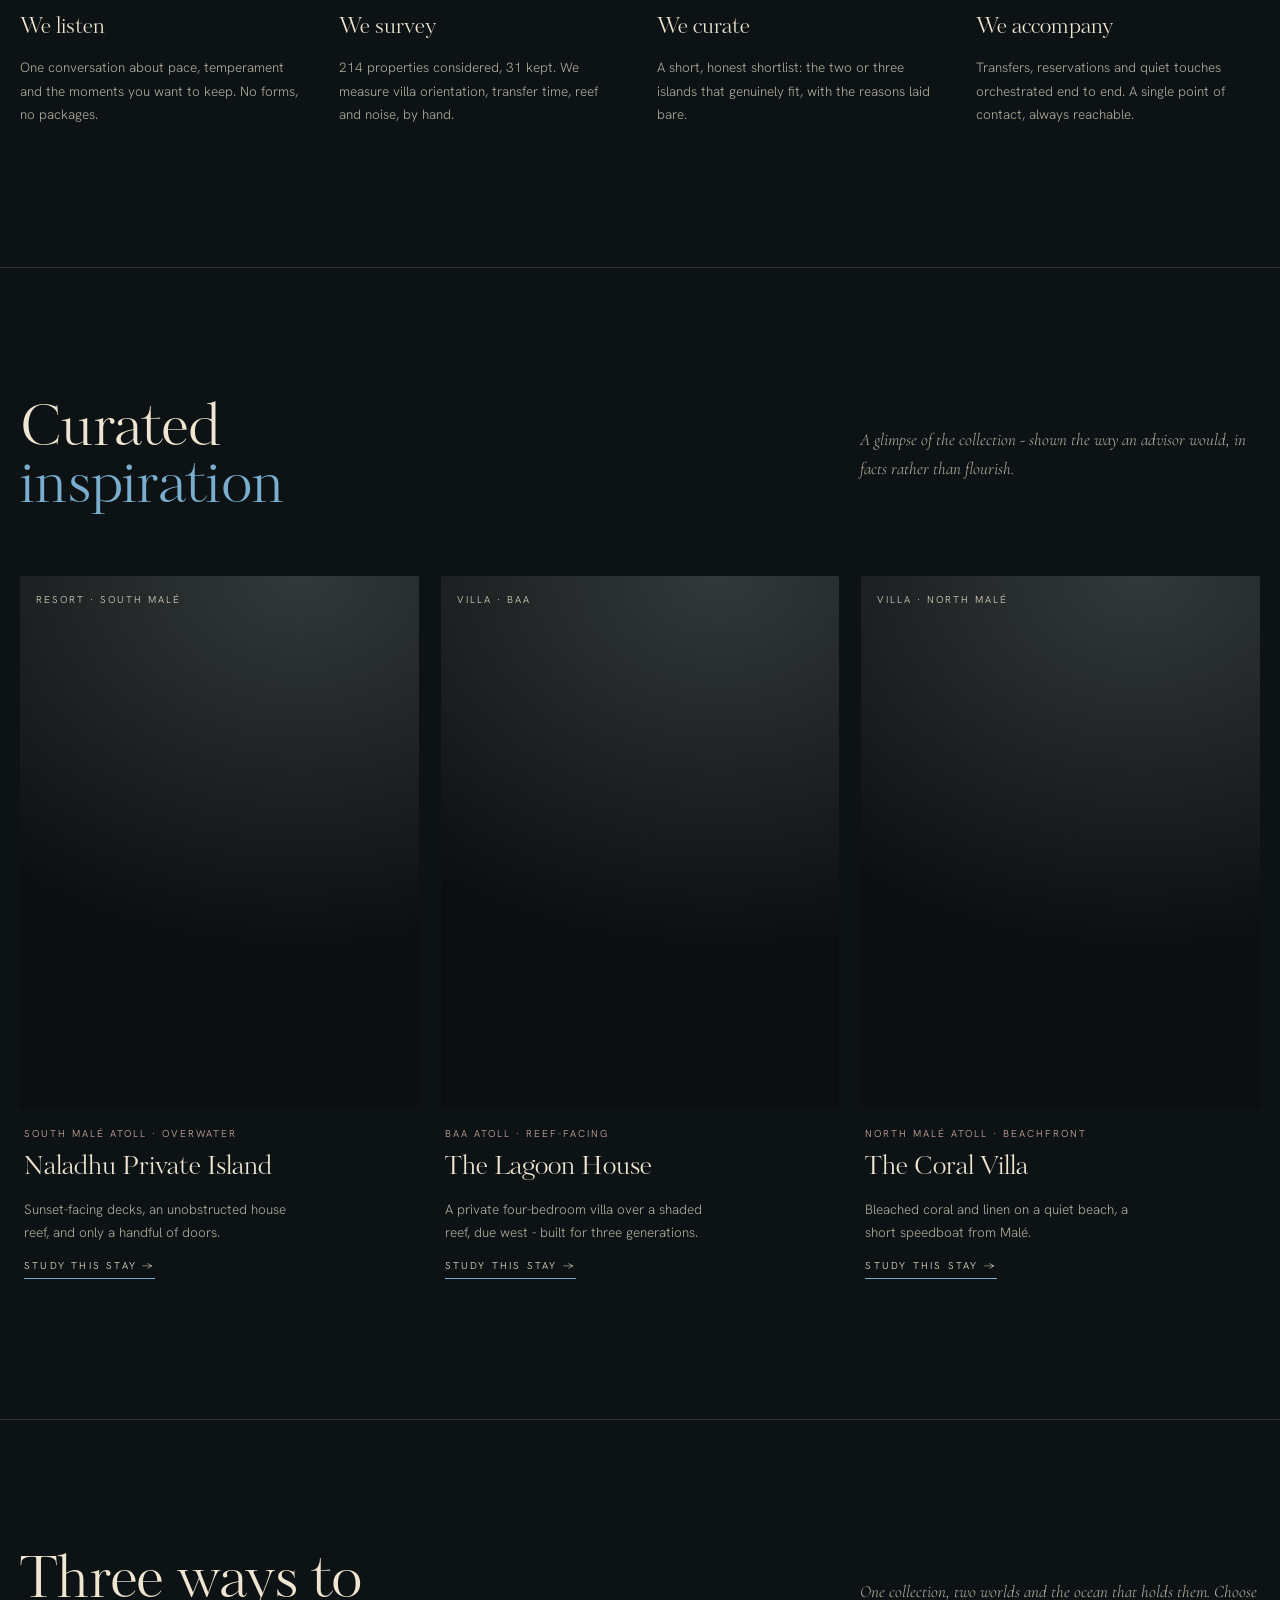
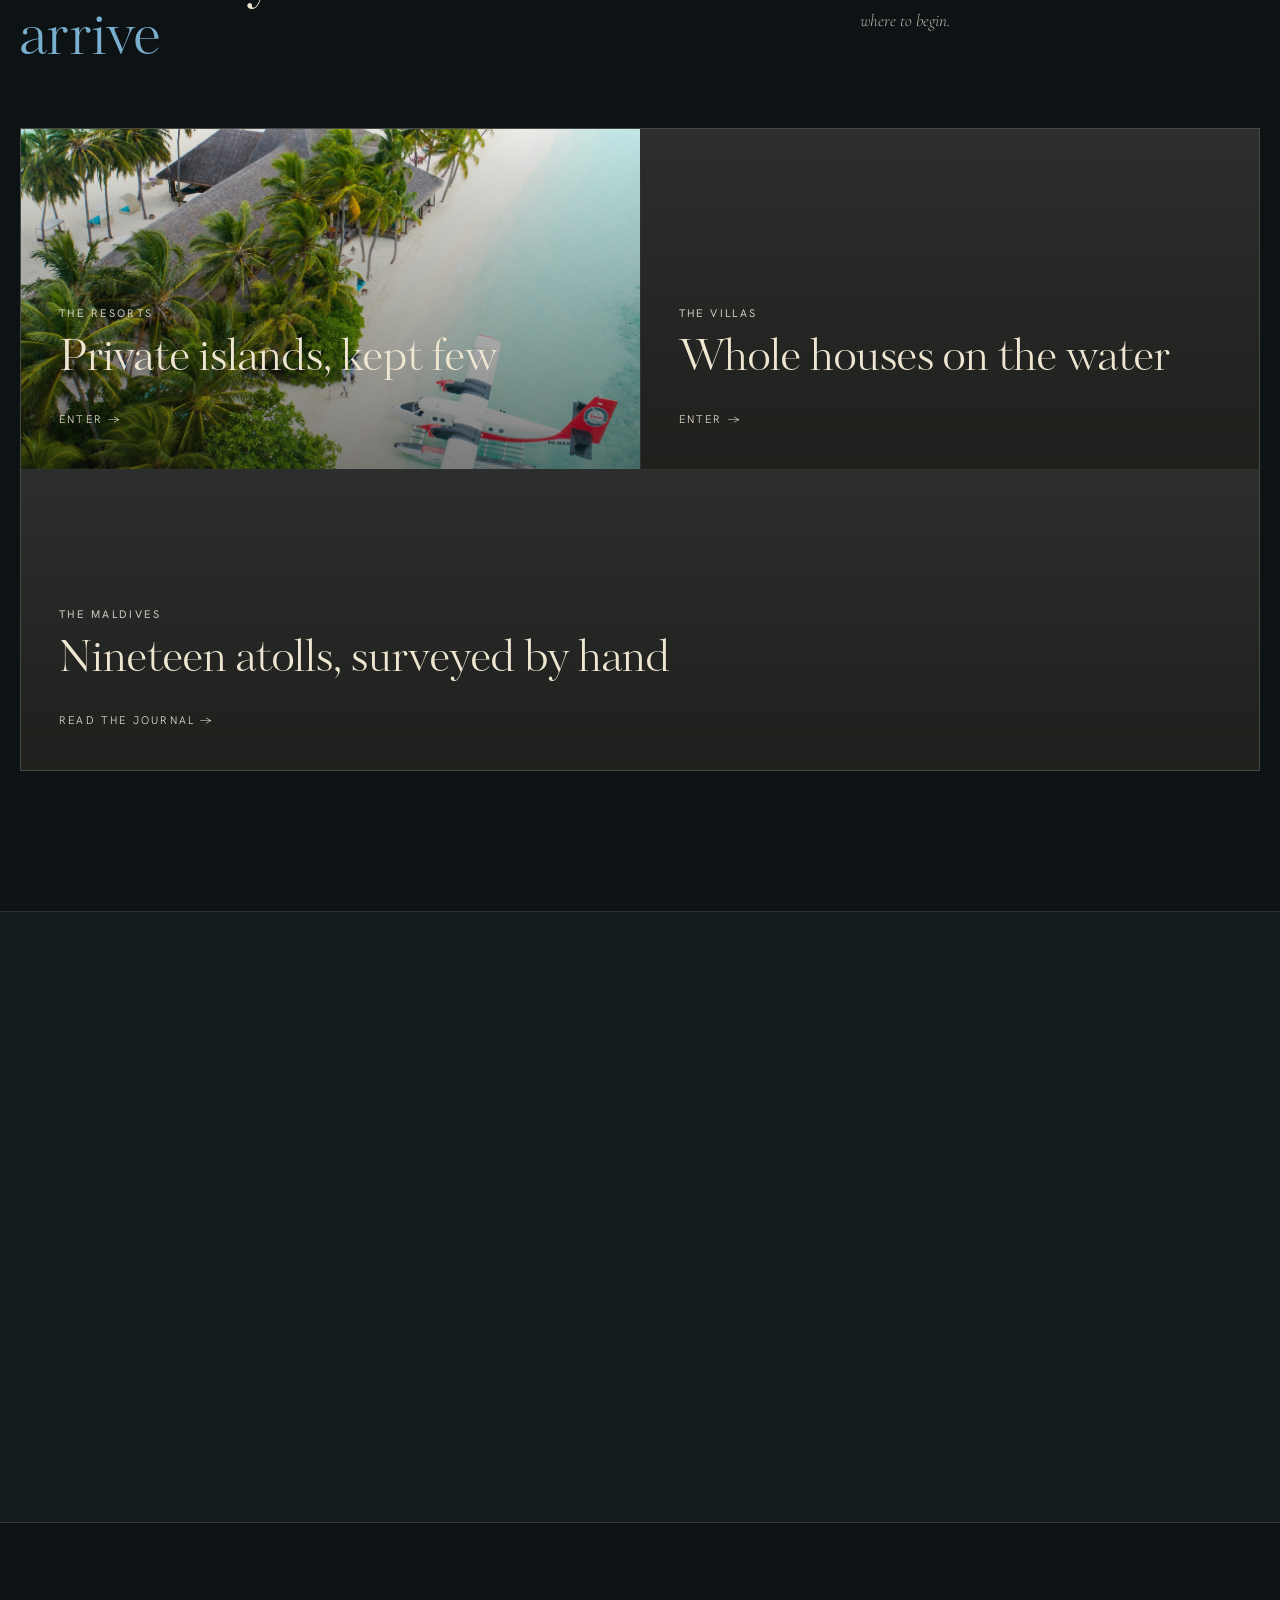
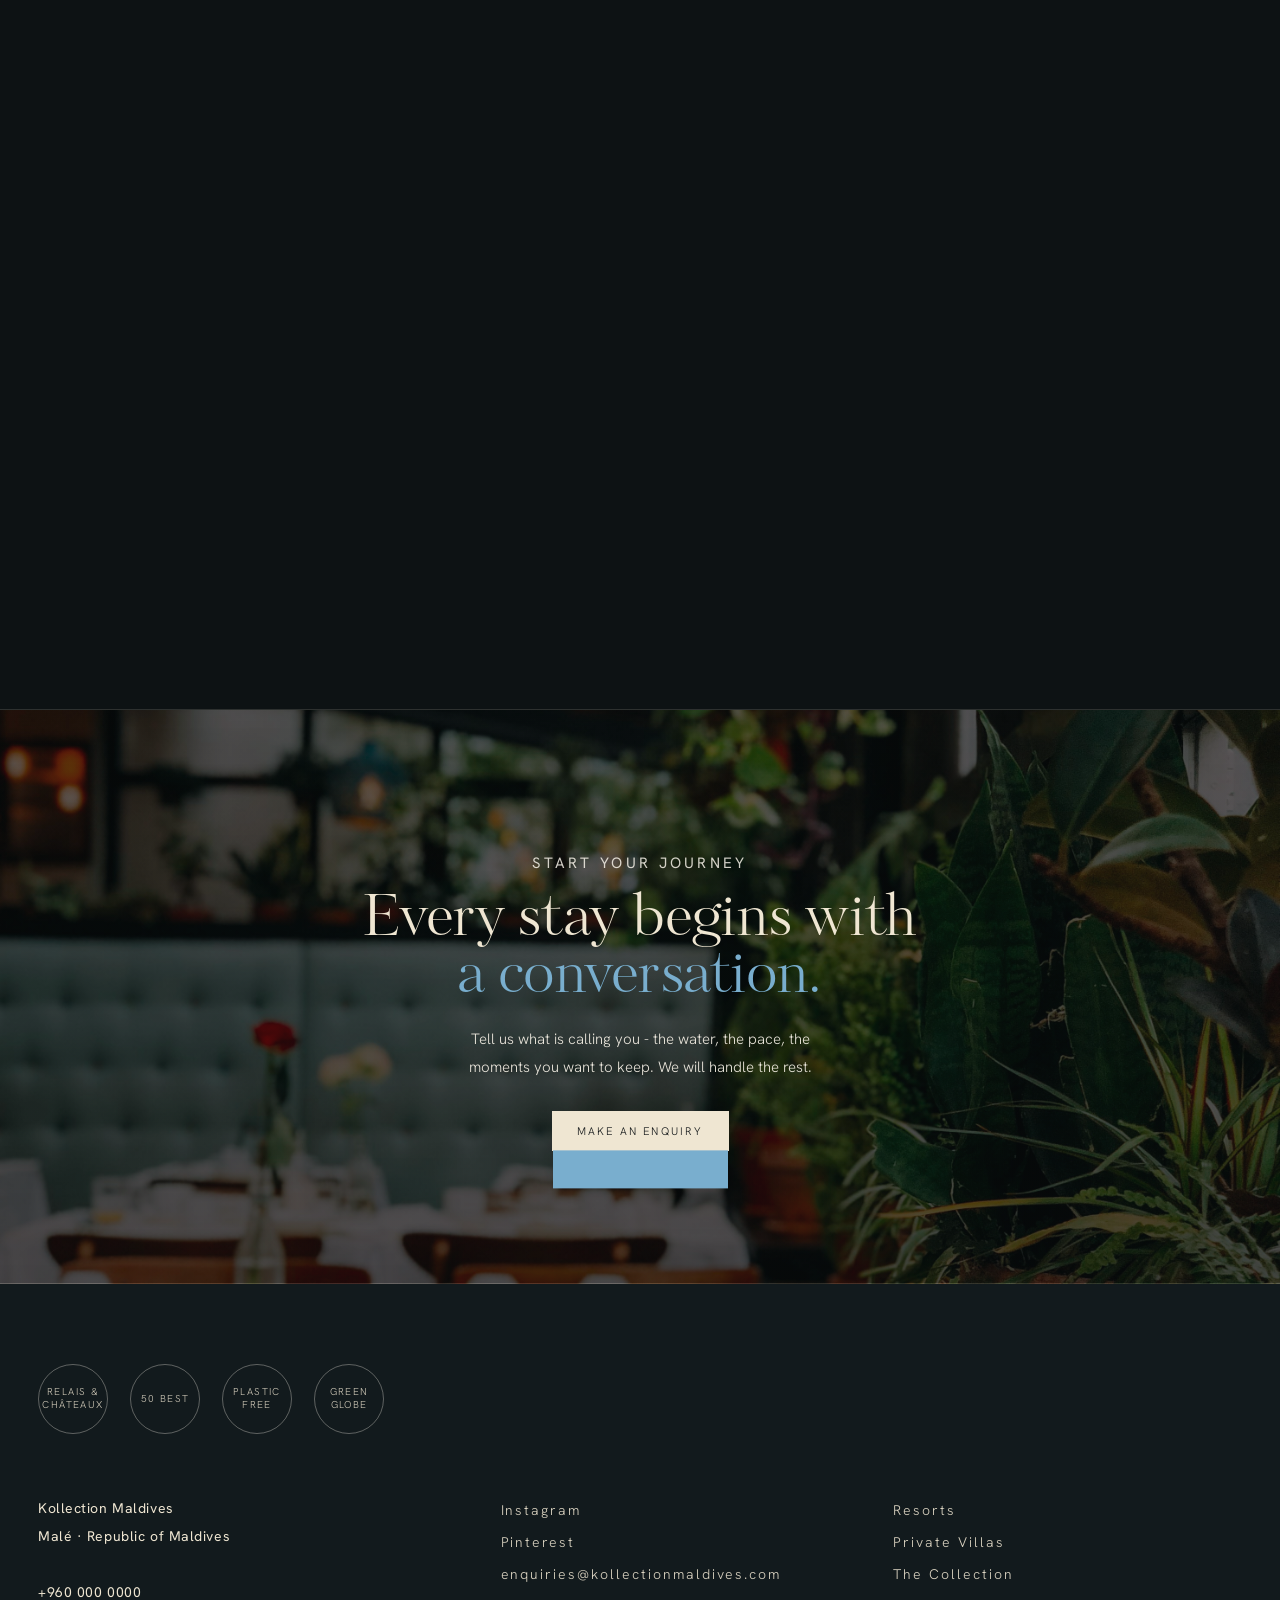
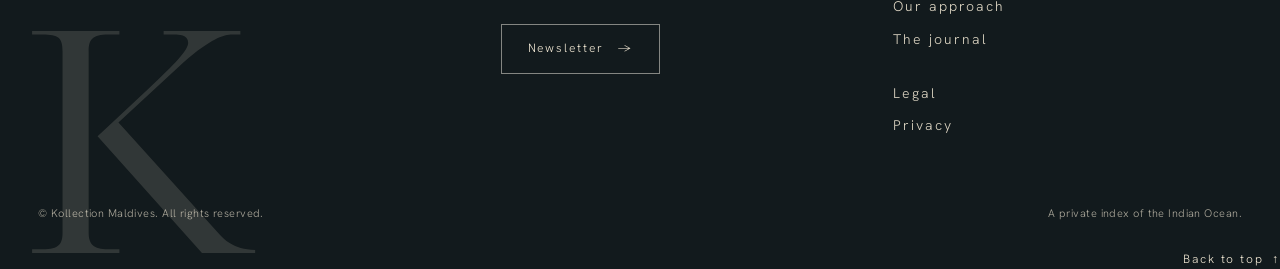
==== commit 866e6cca: "Creation of search page" ====
--- a/index.html
+++ b/index.html
@@ -1693,8 +1693,8 @@
       </div>
 
       <nav class="categories reveal h3">
-        <a class="cat" data-c="resorts" href="resort-page-v3.html">Resorts</a>
-        <a class="cat" data-c="villas" href="villa-page.html">Private villas</a>
+        <a class="cat" data-c="resorts" href="search.html?mode=resorts">Resorts</a>
+        <a class="cat" data-c="villas" href="search.html?mode=villas">Private villas</a>
         <a class="cat" data-c="islands" href="#collection">The Maldives</a>
       </nav>
 
@@ -1935,7 +1935,7 @@
           </p>
         </div>
         <div class="worlds">
-          <a class="world reveal" href="resort-page-v3.html"
+          <a class="world reveal" href="search.html?mode=resorts"
             ><div class="bg bg-resort"></div>
             <div class="scrim"></div>
             <div class="lab">
@@ -1944,7 +1944,7 @@
               <span class="go">Enter &rarr;</span>
             </div></a
           >
-          <a class="world reveal" href="villa-page.html"
+          <a class="world reveal" href="search.html?mode=villas"
             ><div class="bg bg-villa"></div>
             <div class="scrim"></div>
             <div class="lab">
@@ -2088,8 +2088,8 @@
             </div>
           </div>
           <div>
-            <a class="link" href="resort-page-v3.html">Resorts</a>
-            <a class="link" href="villa-page.html">Private Villas</a>
+            <a class="link" href="search.html?mode=resorts">Resorts</a>
+            <a class="link" href="search.html?mode=villas">Private Villas</a>
             <a class="link" href="nav.html">The Collection</a>
             <a class="link" href="#approach">Our approach</a>
             <a class="link" href="#">The journal</a>
